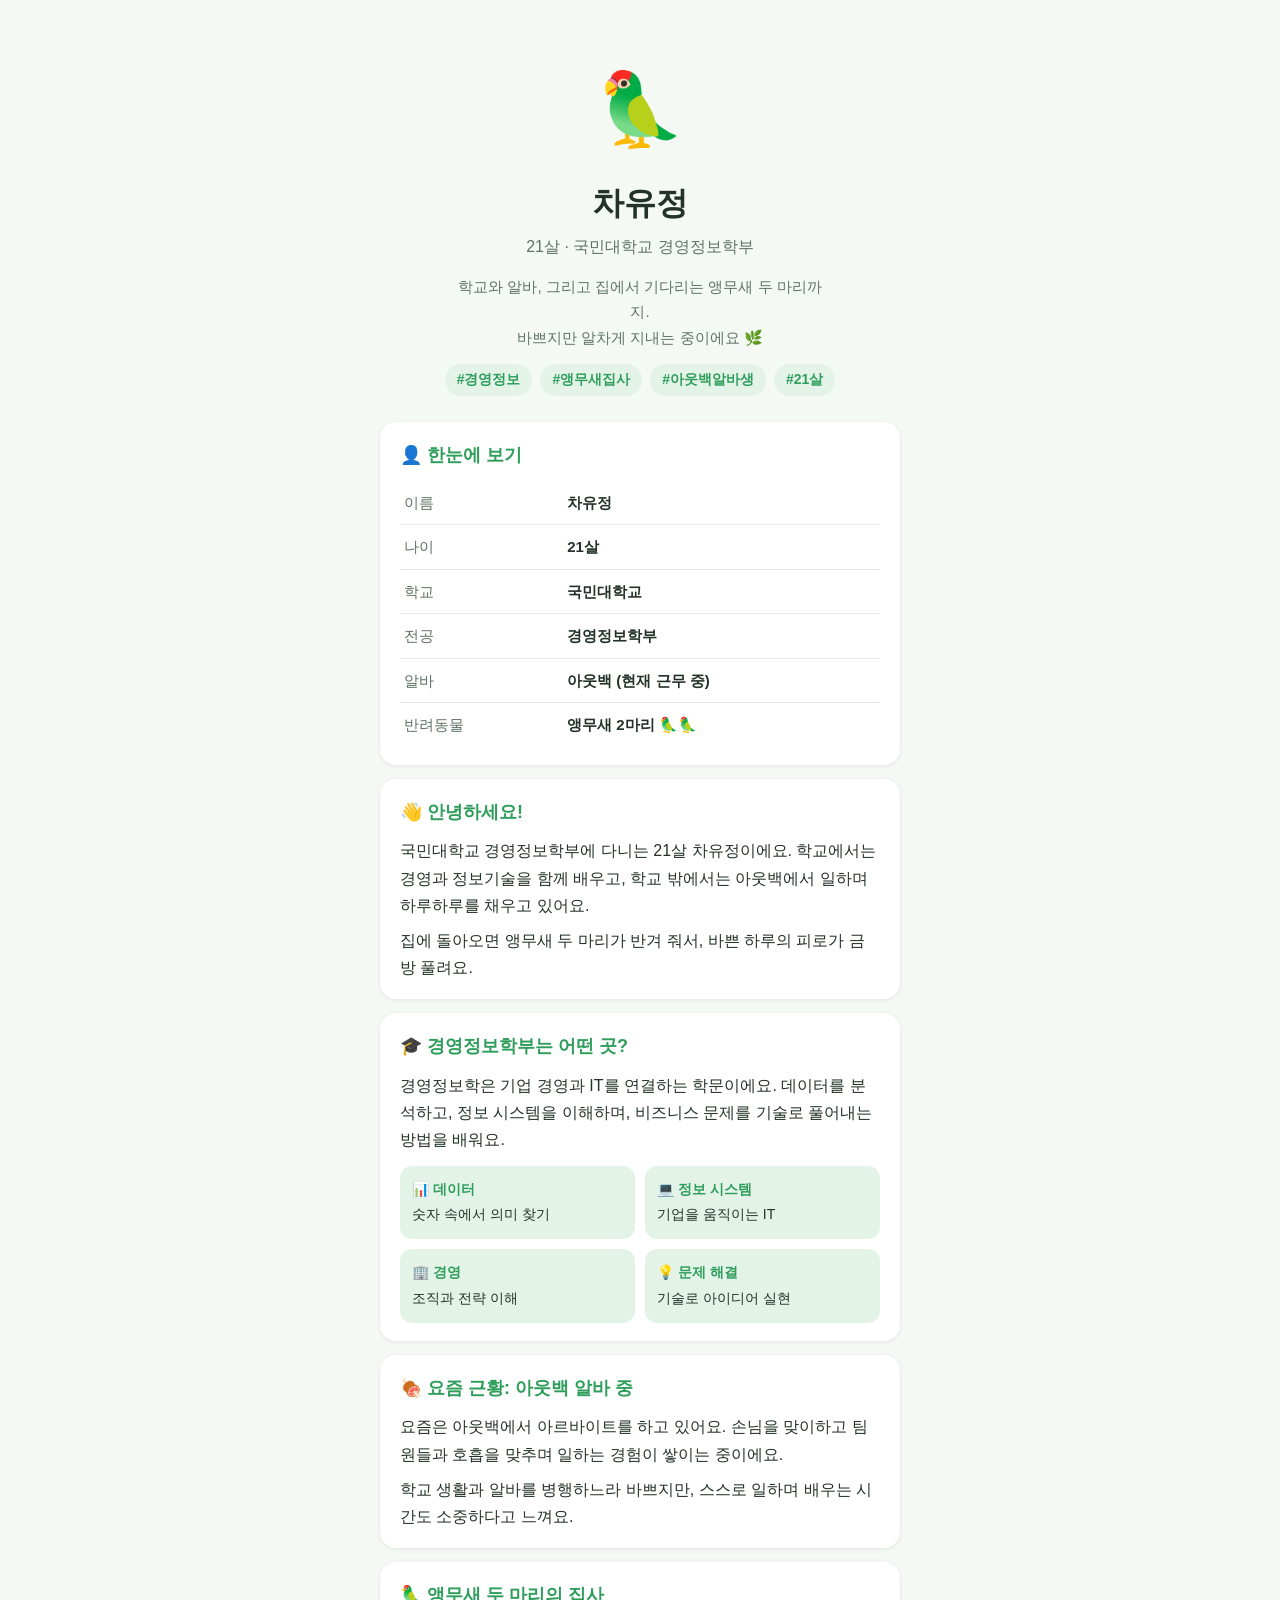
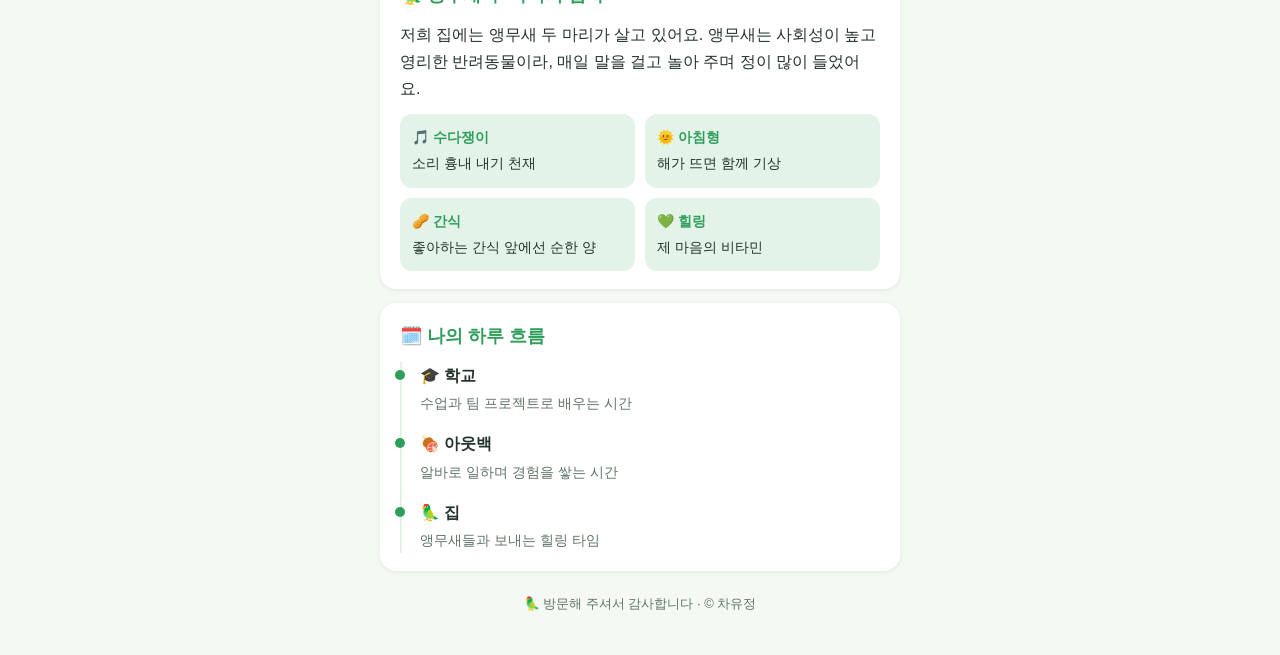
==== index.html @ a37a2096 "SEO/GEO 최적화: meta tags, OG tags, JSON-LD, robots.txt, sitemap.xml 추가 및 중복 파일 삭제" ====
<!DOCTYPE html>
<html lang="ko">
<head>
<meta charset="utf-8">
<meta name="viewport" content="width=device-width, initial-scale=1, viewport-fit=cover">
<title>차유정 | 자기소개</title>
<meta name="description" content="국민대학교 경영정보학부 21살 차유정의 자기소개 페이지입니다. 아웃백 알바생이자 앵무새 두 마리의 집사로 바쁘고 알차게 지내고 있어요.">
<meta name="keywords" content="차유정, 국민대학교, 경영정보학부, 자기소개, 앵무새, 대학생">
<link rel="canonical" href="https://uzznn.github.io/">

<!-- Open Graph -->
<meta property="og:type" content="profile">
<meta property="og:title" content="차유정 | 자기소개">
<meta property="og:description" content="국민대학교 경영정보학부 21살 차유정의 자기소개 페이지입니다.">
<meta property="og:url" content="https://uzznn.github.io/">
<meta property="og:locale" content="ko_KR">

<!-- Twitter Card -->
<meta name="twitter:card" content="summary">
<meta name="twitter:title" content="차유정 | 자기소개">
<meta name="twitter:description" content="국민대학교 경영정보학부 21살 차유정의 자기소개 페이지입니다.">

<!-- JSON-LD 구조화 데이터 -->
<script type="application/ld+json">
{
  "@context": "https://schema.org",
  "@type": "Person",
  "name": "차유정",
  "url": "https://uzznn.github.io",
  "description": "국민대학교 경영정보학부에 재학 중인 21살 대학생. 아웃백 아르바이트와 앵무새 두 마리와 함께 생활 중.",
  "alumniOf": {
    "@type": "CollegeOrUniversity",
    "name": "국민대학교",
    "department": "경영정보학부"
  },
  "jobTitle": "대학생",
  "knowsAbout": ["경영정보학", "데이터 분석", "정보 시스템", "앵무새"]
}
</script>
<style>
:root{box-sizing:border-box;padding-top:env(safe-area-inset-top,0px);padding-bottom:env(safe-area-inset-bottom,0px);
--bg:#f4f9f4;--card:#fff;--text:#24332a;--sub:#5f7366;--accent:#2f9e5b;--chip:#e3f3e8;--line:#e1ece4}
@media (prefers-color-scheme:dark){:root:not([data-theme="light"]){--bg:#121a15;--card:#1c2821;--text:#e8f3ec;--sub:#9db3a4;--accent:#5fd18b;--chip:#26382d;--line:#2c3d33}}
:root[data-theme="dark"]{--bg:#121a15;--card:#1c2821;--text:#e8f3ec;--sub:#9db3a4;--accent:#5fd18b;--chip:#26382d;--line:#2c3d33}
html,body{margin:0;background:var(--bg);color:var(--text);font-family:"Pretendard","Apple SD Gothic Neo","Malgun Gothic",sans-serif;line-height:1.7}
body{display:flex;justify-content:center;padding:24px 16px 40px}
main{width:100%;max-width:520px}
.hero{text-align:center;padding:24px 8px 12px}
.emoji{font-size:72px;display:inline-block;animation:bob 2.4s ease-in-out infinite}
@keyframes bob{0%,100%{transform:translateY(0) rotate(-4deg)}50%{transform:translateY(-8px) rotate(4deg)}}
h1{margin:6px 0 2px;font-size:32px}
.sub{color:var(--sub);margin:0}
.quote{margin:14px auto 0;max-width:380px;font-size:15px;color:var(--sub)}
.chips{display:flex;flex-wrap:wrap;gap:8px;margin-top:14px;justify-content:center}
.chip{background:var(--chip);color:var(--accent);padding:4px 12px;border-radius:999px;font-size:14px;font-weight:600}
.card{background:var(--card);border-radius:16px;padding:18px 20px;margin-top:14px;box-shadow:0 1px 4px rgba(0,0,0,.08)}
h2{margin:0 0 10px;font-size:18px;color:var(--accent)}
.card p{margin:0 0 8px}.card p:last-child{margin:0}
table{width:100%;border-collapse:collapse;font-size:15px}
td{padding:9px 4px;border-bottom:1px solid var(--line)}tr:last-child td{border:0}
td:first-child{color:var(--sub);width:34%}td:last-child{font-weight:600}
.tl{list-style:none;margin:0;padding:0 0 0 18px;border-left:2px solid var(--chip)}
.tl li{position:relative;margin-bottom:14px}.tl li:last-child{margin:0}
.tl li::before{content:"";position:absolute;left:-25px;top:8px;width:10px;height:10px;border-radius:50%;background:var(--accent)}
.tl b{display:block}
.tl span{color:var(--sub);font-size:14px}
.grid{display:grid;grid-template-columns:1fr 1fr;gap:10px}
.mini{background:var(--chip);border-radius:12px;padding:12px;font-size:14px}
.mini b{display:block;color:var(--accent);margin-bottom:2px}
footer{text-align:center;color:var(--sub);font-size:13px;margin-top:22px}
</style>
</head>
<body>
<main>
<section class="hero">
<div class="emoji">🦜</div>
<h1>차유정</h1>
<p class="sub">21살 · 국민대학교 경영정보학부</p>
<p class="quote">학교와 알바, 그리고 집에서 기다리는 앵무새 두 마리까지.<br>바쁘지만 알차게 지내는 중이에요 🌿</p>
<div class="chips"><span class="chip">#경영정보</span><span class="chip">#앵무새집사</span><span class="chip">#아웃백알바생</span><span class="chip">#21살</span></div>
</section>

<section class="card">
<h2>👤 한눈에 보기</h2>
<table>
<tr><td>이름</td><td>차유정</td></tr>
<tr><td>나이</td><td>21살</td></tr>
<tr><td>학교</td><td>국민대학교</td></tr>
<tr><td>전공</td><td>경영정보학부</td></tr>
<tr><td>알바</td><td>아웃백 (현재 근무 중)</td></tr>
<tr><td>반려동물</td><td>앵무새 2마리 🦜🦜</td></tr>
</table>
</section>

<section class="card">
<h2>👋 안녕하세요!</h2>
<p>국민대학교 경영정보학부에 다니는 21살 차유정이에요. 학교에서는 경영과 정보기술을 함께 배우고, 학교 밖에서는 아웃백에서 일하며 하루하루를 채우고 있어요.</p>
<p>집에 돌아오면 앵무새 두 마리가 반겨 줘서, 바쁜 하루의 피로가 금방 풀려요.</p>
</section>

<section class="card">
<h2>🎓 경영정보학부는 어떤 곳?</h2>
<p>경영정보학은 기업 경영과 IT를 연결하는 학문이에요. 데이터를 분석하고, 정보 시스템을 이해하며, 비즈니스 문제를 기술로 풀어내는 방법을 배워요.</p>
<div class="grid" style="margin-top:12px">
<div class="mini"><b>📊 데이터</b>숫자 속에서 의미 찾기</div>
<div class="mini"><b>💻 정보 시스템</b>기업을 움직이는 IT</div>
<div class="mini"><b>🏢 경영</b>조직과 전략 이해</div>
<div class="mini"><b>💡 문제 해결</b>기술로 아이디어 실현</div>
</div>
</section>

<section class="card">
<h2>🍖 요즘 근황: 아웃백 알바 중</h2>
<p>요즘은 아웃백에서 아르바이트를 하고 있어요. 손님을 맞이하고 팀원들과 호흡을 맞추며 일하는 경험이 쌓이는 중이에요.</p>
<p>학교 생활과 알바를 병행하느라 바쁘지만, 스스로 일하며 배우는 시간도 소중하다고 느껴요.</p>
</section>

<section class="card">
<h2>🦜 앵무새 두 마리의 집사</h2>
<p>저희 집에는 앵무새 두 마리가 살고 있어요. 앵무새는 사회성이 높고 영리한 반려동물이라, 매일 말을 걸고 놀아 주며 정이 많이 들었어요.</p>
<div class="grid" style="margin-top:12px">
<div class="mini"><b>🎵 수다쟁이</b>소리 흉내 내기 천재</div>
<div class="mini"><b>🌞 아침형</b>해가 뜨면 함께 기상</div>
<div class="mini"><b>🥜 간식</b>좋아하는 간식 앞에선 순한 양</div>
<div class="mini"><b>💚 힐링</b>제 마음의 비타민</div>
</div>
</section>

<section class="card">
<h2>🗓️ 나의 하루 흐름</h2>
<ul class="tl">
<li><b>🎓 학교</b><span>수업과 팀 프로젝트로 배우는 시간</span></li>
<li><b>🍖 아웃백</b><span>알바로 일하며 경험을 쌓는 시간</span></li>
<li><b>🦜 집</b><span>앵무새들과 보내는 힐링 타임</span></li>
</ul>
</section>

<footer>🦜 방문해 주셔서 감사합니다 · © 차유정</footer>
</main>
</body>
</html>
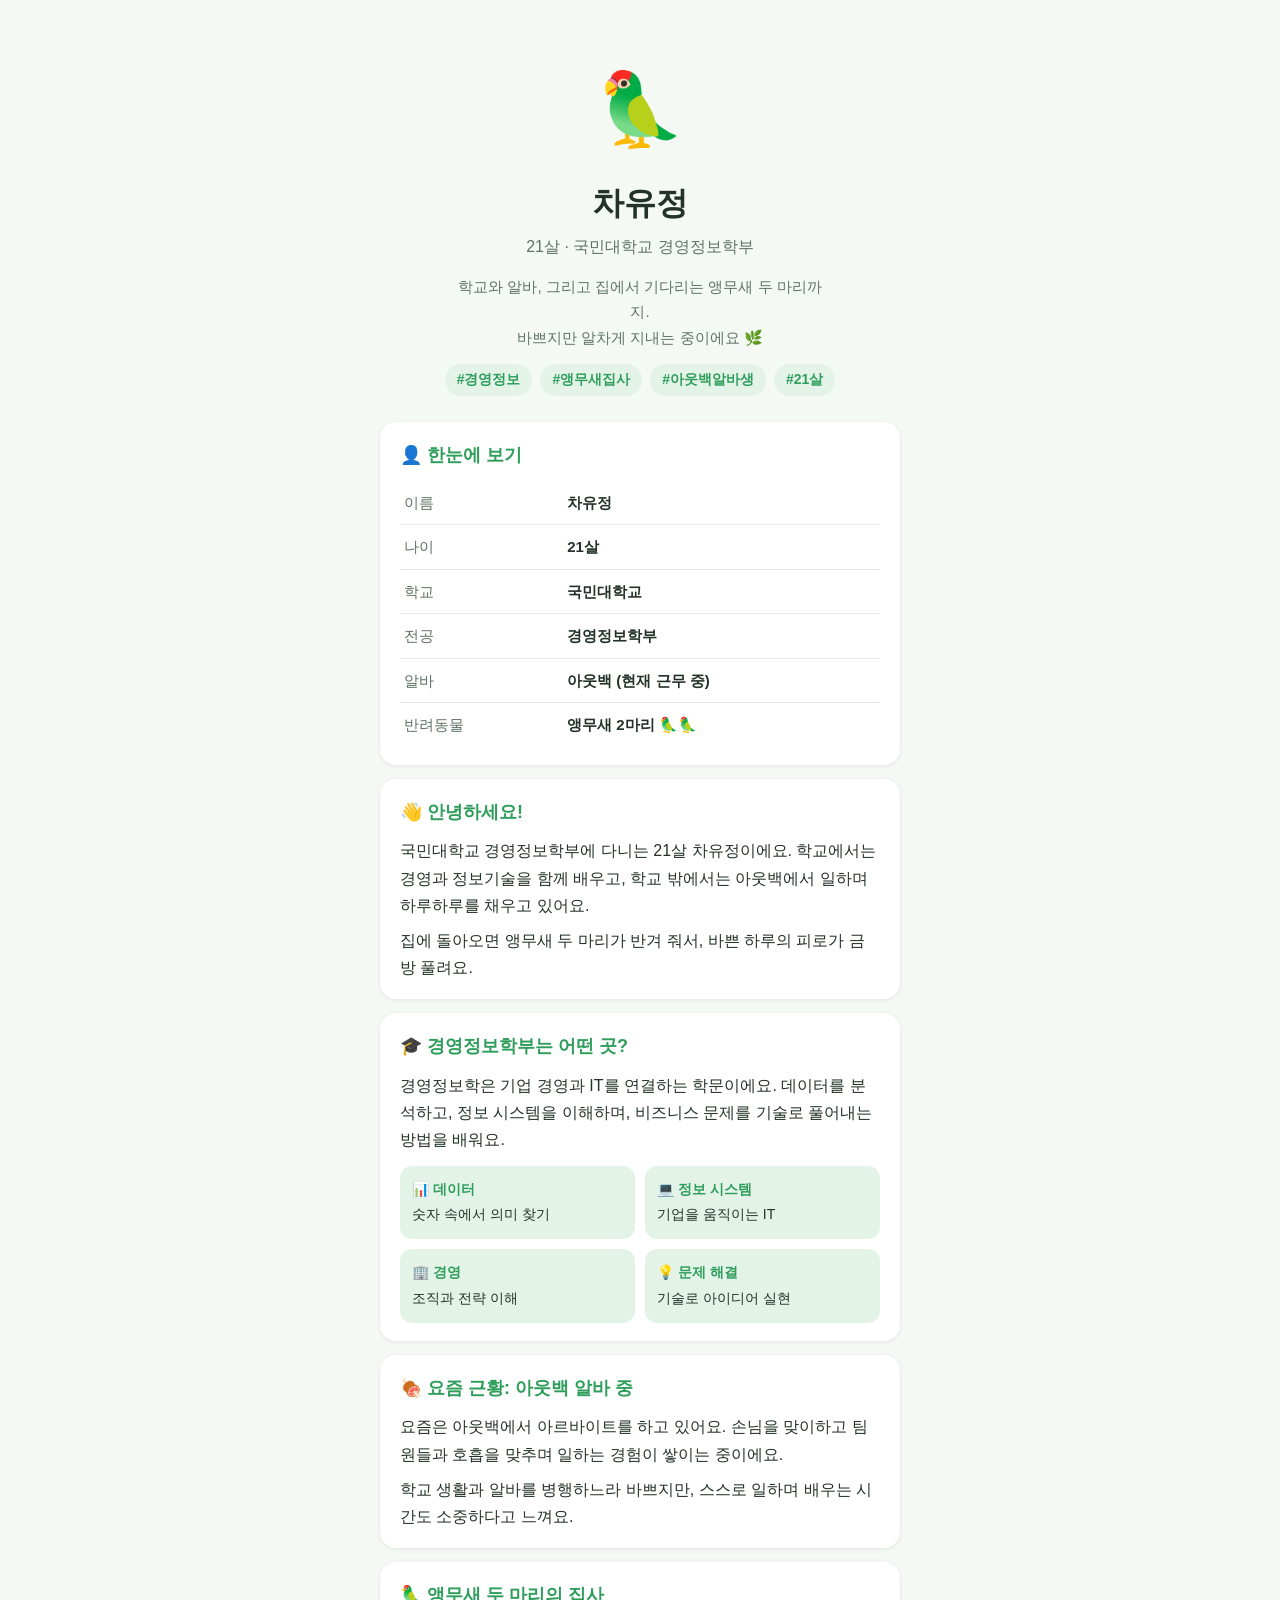
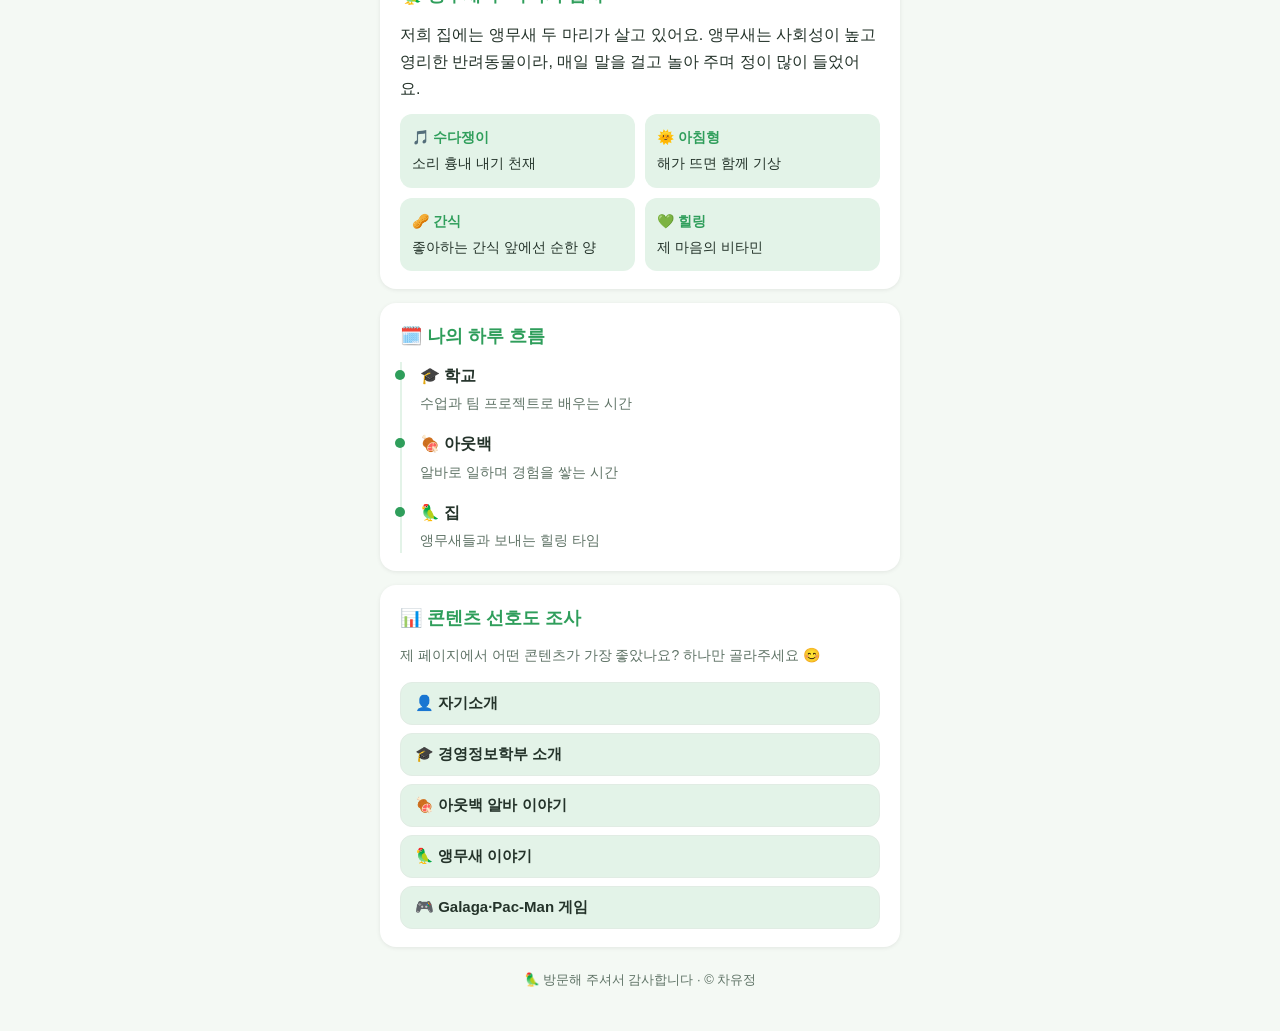
==== commit 1afd8540: "Add survey section with Supabase integration" ====
--- a/index.html
+++ b/index.html
@@ -135,7 +135,98 @@
 </ul>
 </section>
 
+<section class="card" id="survey-section">
+<h2>📊 콘텐츠 선호도 조사</h2>
+<p style="color:var(--sub);font-size:14px;margin-bottom:14px">제 페이지에서 어떤 콘텐츠가 가장 좋았나요? 하나만 골라주세요 😊</p>
+<div id="survey-opts" style="display:grid;gap:8px">
+  <button class="vote-btn" data-topic="자기소개">👤 자기소개</button>
+  <button class="vote-btn" data-topic="경영정보학부">🎓 경영정보학부 소개</button>
+  <button class="vote-btn" data-topic="아웃백알바">🍖 아웃백 알바 이야기</button>
+  <button class="vote-btn" data-topic="앵무새">🦜 앵무새 이야기</button>
+  <button class="vote-btn" data-topic="게임">🎮 Galaga·Pac-Man 게임</button>
+</div>
+<div id="survey-result" style="display:none;margin-top:16px"></div>
+</section>
+
 <footer>🦜 방문해 주셔서 감사합니다 · © 차유정</footer>
 </main>
+
+<style>
+.vote-btn{
+  width:100%;padding:11px 14px;border-radius:12px;border:1.5px solid var(--line);
+  background:var(--chip);color:var(--text);font-size:15px;font-weight:600;
+  cursor:pointer;text-align:left;transition:background .15s,border-color .15s;font-family:inherit
+}
+.vote-btn:hover{background:var(--accent);color:#fff;border-color:var(--accent)}
+.bar-wrap{margin:6px 0}
+.bar-label{display:flex;justify-content:space-between;font-size:14px;margin-bottom:3px}
+.bar-track{background:var(--line);border-radius:999px;height:10px;overflow:hidden}
+.bar-fill{height:100%;background:var(--accent);border-radius:999px;transition:width .5s}
+#survey-msg{margin-top:10px;font-size:14px;color:var(--accent);font-weight:700}
+</style>
+
+<script>
+(async () => {
+  const SUPA_URL = 'https://ixubwvjarrwuvyndzupg.supabase.co';
+  const SUPA_KEY = 'sb_publishable_Njo1vuU_aIdFpKS4hi1h7w_-KCq_ZOa';
+  const headers  = { 'Content-Type': 'application/json', 'apikey': SUPA_KEY, 'Authorization': 'Bearer ' + SUPA_KEY };
+
+  const TOPICS = ['자기소개', '경영정보학부', '아웃백알바', '앵무새', '게임'];
+  const LABELS = { '자기소개':'👤 자기소개', '경영정보학부':'🎓 경영정보학부 소개', '아웃백알바':'🍖 아웃백 알바 이야기', '앵무새':'🦜 앵무새 이야기', '게임':'🎮 Galaga·Pac-Man 게임' };
+
+  /* 투표 결과 조회 */
+  async function fetchResult() {
+    const res  = await fetch(`${SUPA_URL}/rest/v1/survey?select=topic`, { headers });
+    const rows = await res.json();
+    const counts = Object.fromEntries(TOPICS.map(t => [t, 0]));
+    rows.forEach(r => { if (counts[r.topic] !== undefined) counts[r.topic]++; });
+    return counts;
+  }
+
+  /* 결과 렌더링 */
+  async function showResult(voted) {
+    const counts = await fetchResult();
+    const total  = Object.values(counts).reduce((a, b) => a + b, 0) || 1;
+    const el     = document.getElementById('survey-result');
+    el.style.display = 'block';
+    el.innerHTML = `
+      <p style="font-weight:700;margin:0 0 10px">📈 현재 결과 (총 ${total}표)</p>
+      ${TOPICS.map(t => `
+        <div class="bar-wrap">
+          <div class="bar-label"><span>${LABELS[t]}</span><span>${counts[t]}표 (${Math.round(counts[t]/total*100)}%)</span></div>
+          <div class="bar-track"><div class="bar-fill" style="width:${Math.round(counts[t]/total*100)}%"></div></div>
+        </div>`).join('')}
+      ${voted ? '<p id="survey-msg">✅ 투표해 주셔서 감사해요!</p>' : ''}
+      <button id="retry-btn" style="margin-top:10px;background:none;border:none;color:var(--sub);font-size:13px;cursor:pointer;text-decoration:underline">다시 투표하기</button>`;
+    document.getElementById('retry-btn').onclick = () => {
+      localStorage.removeItem('survey_voted');
+      document.getElementById('survey-opts').style.display = 'grid';
+      el.style.display = 'none';
+    };
+  }
+
+  /* 이미 투표했으면 결과 바로 보여주기 */
+  if (localStorage.getItem('survey_voted')) {
+    document.getElementById('survey-opts').style.display = 'none';
+    showResult(false);
+  }
+
+  /* 투표 버튼 */
+  document.querySelectorAll('.vote-btn').forEach(btn => {
+    btn.addEventListener('click', async () => {
+      const topic = btn.dataset.topic;
+      document.querySelectorAll('.vote-btn').forEach(b => b.disabled = true);
+      await fetch(`${SUPA_URL}/rest/v1/survey`, {
+        method: 'POST',
+        headers: { ...headers, 'Prefer': 'return=minimal' },
+        body: JSON.stringify({ topic })
+      });
+      localStorage.setItem('survey_voted', '1');
+      document.getElementById('survey-opts').style.display = 'none';
+      showResult(true);
+    });
+  });
+})();
+</script>
 </body>
 </html>
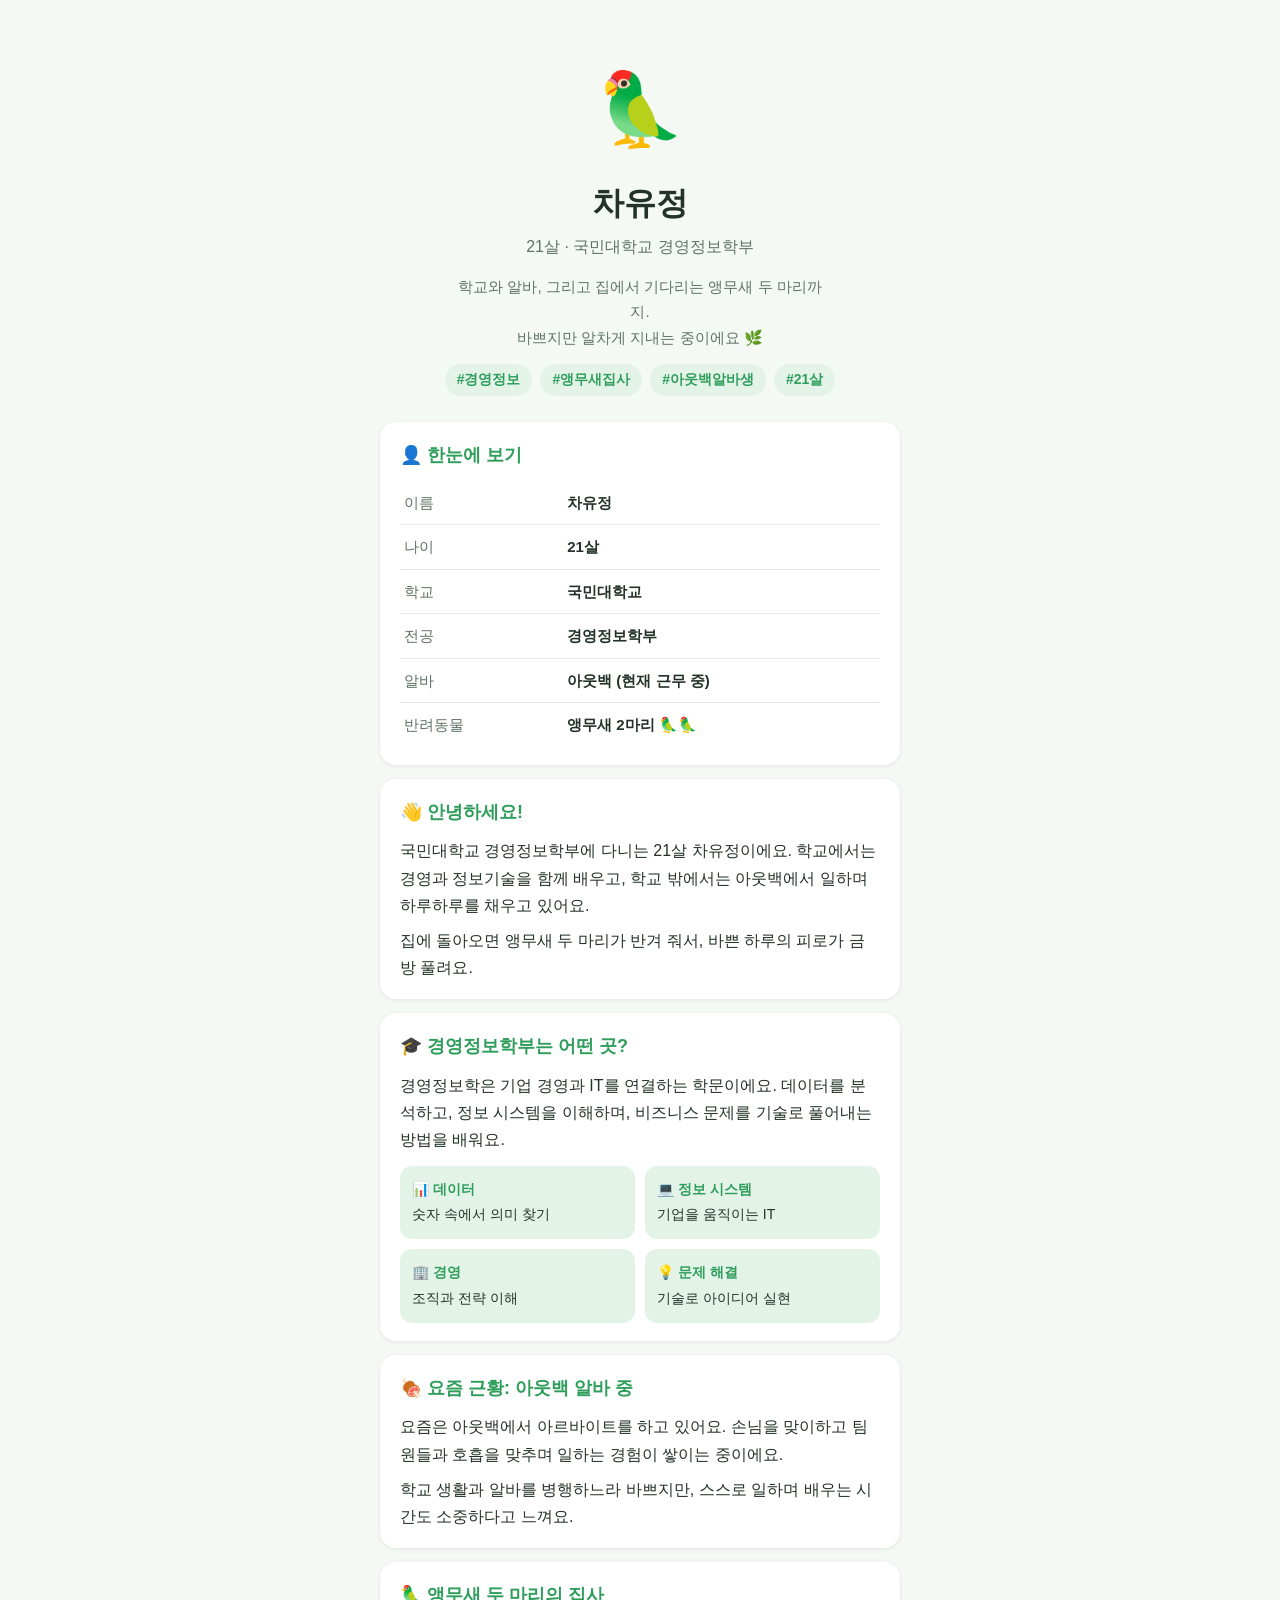
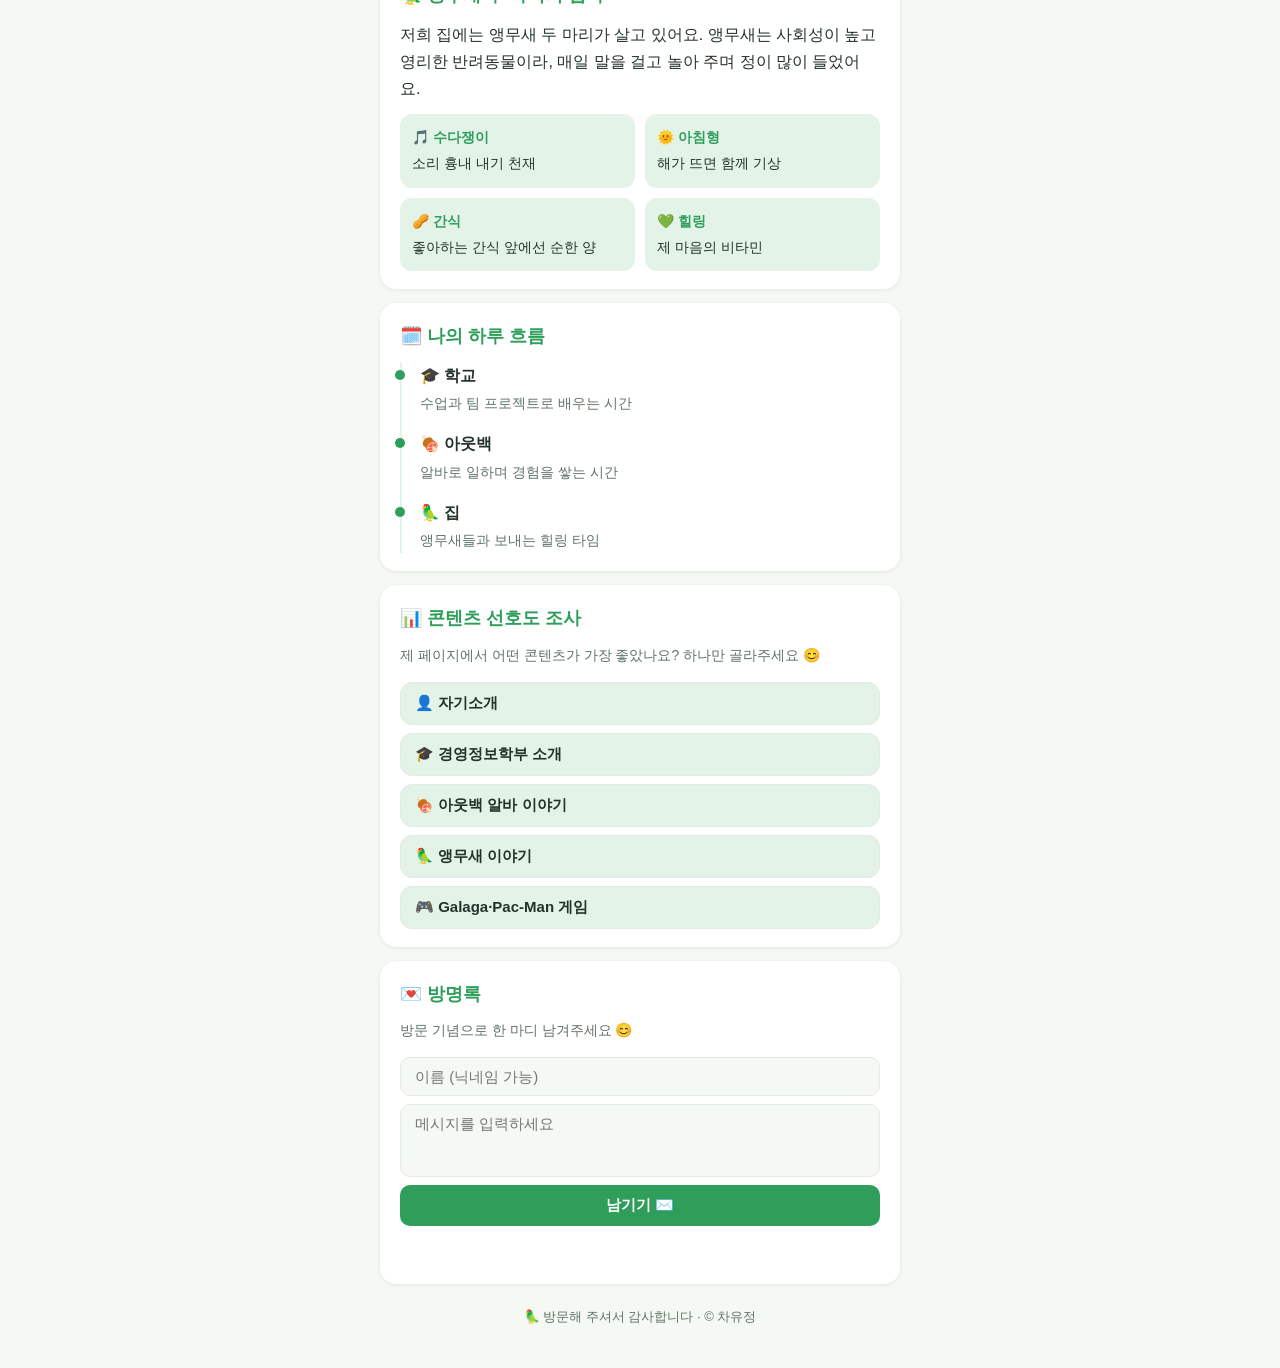
==== commit 8e1f93b8: "Add guestbook with Supabase" ====
--- a/index.html
+++ b/index.html
@@ -148,6 +148,23 @@
 <div id="survey-result" style="display:none;margin-top:16px"></div>
 </section>
 
+<section class="card" id="guestbook-section">
+<h2>💌 방명록</h2>
+<p style="color:var(--sub);font-size:14px;margin-bottom:14px">방문 기념으로 한 마디 남겨주세요 😊</p>
+<div style="display:grid;gap:8px;margin-bottom:14px">
+  <input id="gb-name" type="text" placeholder="이름 (닉네임 가능)" maxlength="20"
+    style="padding:10px 14px;border-radius:10px;border:1.5px solid var(--line);background:var(--bg);color:var(--text);font-size:15px;font-family:inherit;outline:none">
+  <textarea id="gb-msg" placeholder="메시지를 입력하세요" maxlength="200" rows="3"
+    style="padding:10px 14px;border-radius:10px;border:1.5px solid var(--line);background:var(--bg);color:var(--text);font-size:15px;font-family:inherit;outline:none;resize:none"></textarea>
+  <button id="gb-submit"
+    style="padding:11px;border-radius:10px;border:none;background:var(--accent);color:#fff;font-size:15px;font-weight:700;cursor:pointer;font-family:inherit">
+    남기기 ✉️
+  </button>
+  <p id="gb-status" style="font-size:13px;color:var(--accent);margin:0;min-height:18px"></p>
+</div>
+<div id="gb-list" style="display:grid;gap:10px"></div>
+</section>
+
 <footer>🦜 방문해 주셔서 감사합니다 · © 차유정</footer>
 </main>
 
@@ -228,5 +245,69 @@
   });
 })();
 </script>
+<script>
+(async () => {
+  const SUPA_URL = 'https://ixubwvjarrwuvyndzupg.supabase.co';
+  const SUPA_KEY = 'sb_publishable_Njo1vuU_aIdFpKS4hi1h7w_-KCq_ZOa';
+  const HDR = {
+    'Content-Type': 'application/json',
+    'apikey': SUPA_KEY,
+    'Authorization': 'Bearer ' + SUPA_KEY
+  };
+
+  /* 목록 불러오기 */
+  async function loadMessages() {
+    const res  = await fetch(`${SUPA_URL}/rest/v1/guestbook?select=*&order=created_at.desc&limit=20`, { headers: HDR });
+    const rows = await res.json();
+    const list = document.getElementById('gb-list');
+    if (!Array.isArray(rows) || rows.length === 0) {
+      list.innerHTML = '<p style="color:var(--sub);font-size:14px;text-align:center">아직 방명록이 없어요. 첫 번째로 남겨보세요!</p>';
+      return;
+    }
+    list.innerHTML = rows.map(r => {
+      const date = new Date(r.created_at).toLocaleDateString('ko-KR', { month: 'long', day: 'numeric', hour: '2-digit', minute: '2-digit' });
+      return `
+        <div style="background:var(--chip);border-radius:12px;padding:12px 14px">
+          <div style="display:flex;justify-content:space-between;margin-bottom:4px">
+            <span style="font-weight:700;color:var(--accent)">${r.name}</span>
+            <span style="font-size:12px;color:var(--sub)">${date}</span>
+          </div>
+          <p style="margin:0;font-size:14px">${r.message.replace(/</g,'&lt;')}</p>
+        </div>`;
+    }).join('');
+  }
+
+  /* 제출 */
+  document.getElementById('gb-submit').addEventListener('click', async () => {
+    const name = document.getElementById('gb-name').value.trim();
+    const msg  = document.getElementById('gb-msg').value.trim();
+    const status = document.getElementById('gb-status');
+    if (!name) { status.textContent = '⚠️ 이름을 입력해주세요'; return; }
+    if (!msg)  { status.textContent = '⚠️ 메시지를 입력해주세요'; return; }
+
+    document.getElementById('gb-submit').disabled = true;
+    status.textContent = '저장 중...';
+
+    const res = await fetch(`${SUPA_URL}/rest/v1/guestbook`, {
+      method: 'POST',
+      headers: { ...HDR, 'Prefer': 'return=minimal' },
+      body: JSON.stringify({ name, message: msg })
+    });
+
+    if (res.ok) {
+      document.getElementById('gb-name').value = '';
+      document.getElementById('gb-msg').value  = '';
+      status.textContent = '✅ 방명록이 등록됐어요!';
+      await loadMessages();
+      setTimeout(() => { status.textContent = ''; }, 3000);
+    } else {
+      status.textContent = '❌ 저장에 실패했어요. 다시 시도해주세요.';
+    }
+    document.getElementById('gb-submit').disabled = false;
+  });
+
+  loadMessages();
+})();
+</script>
 </body>
 </html>
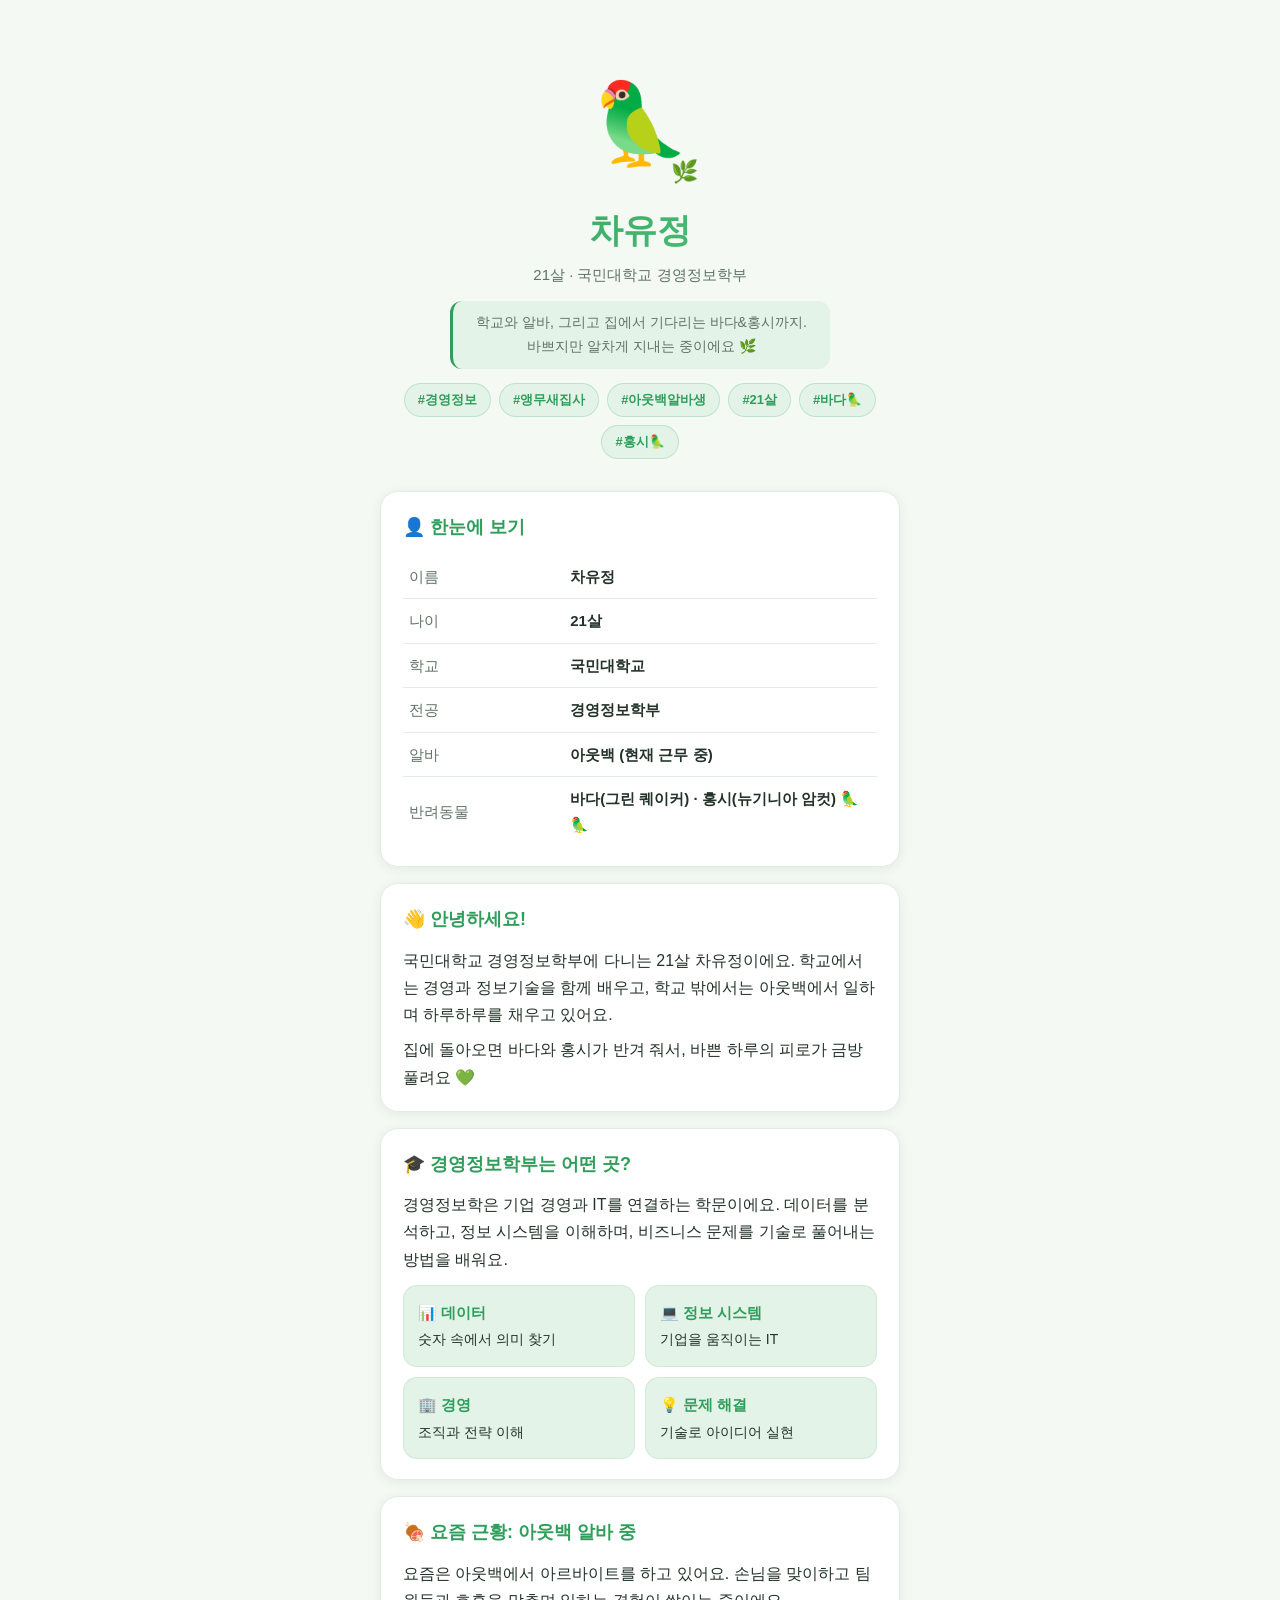
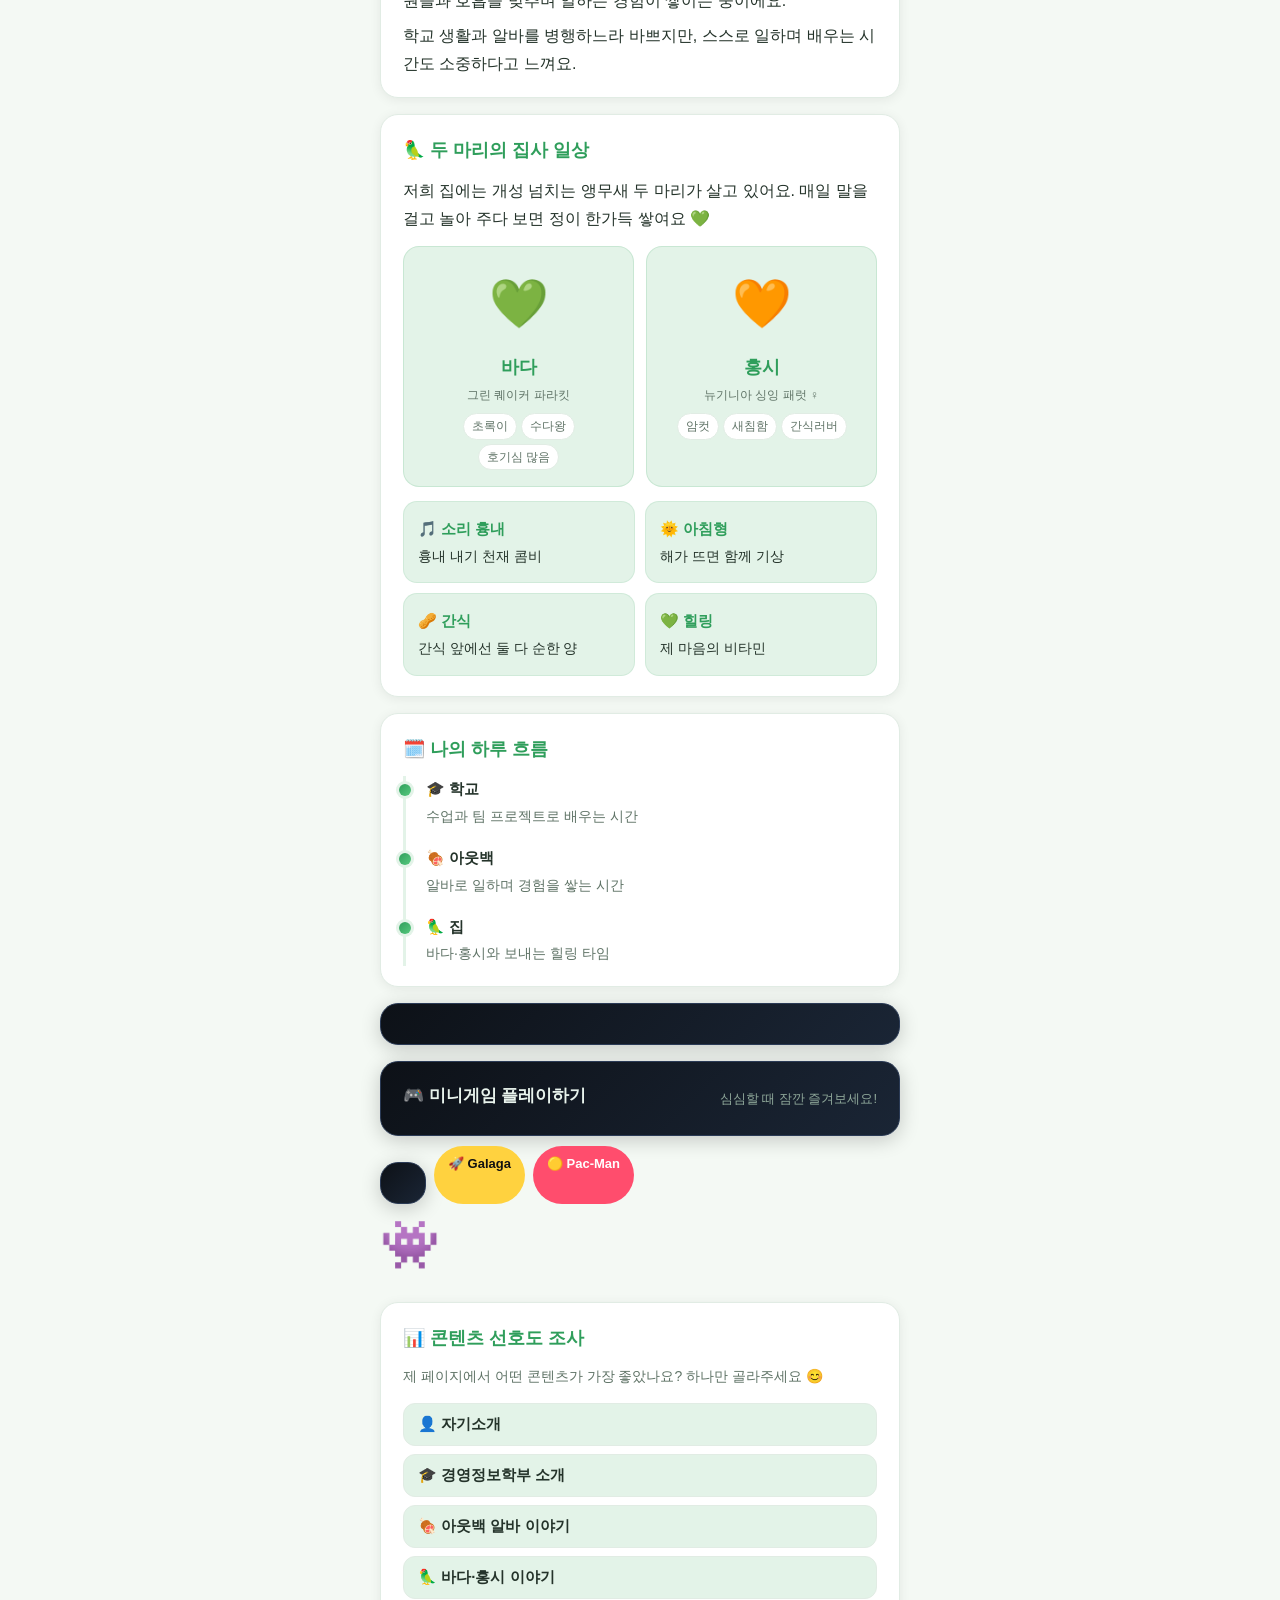
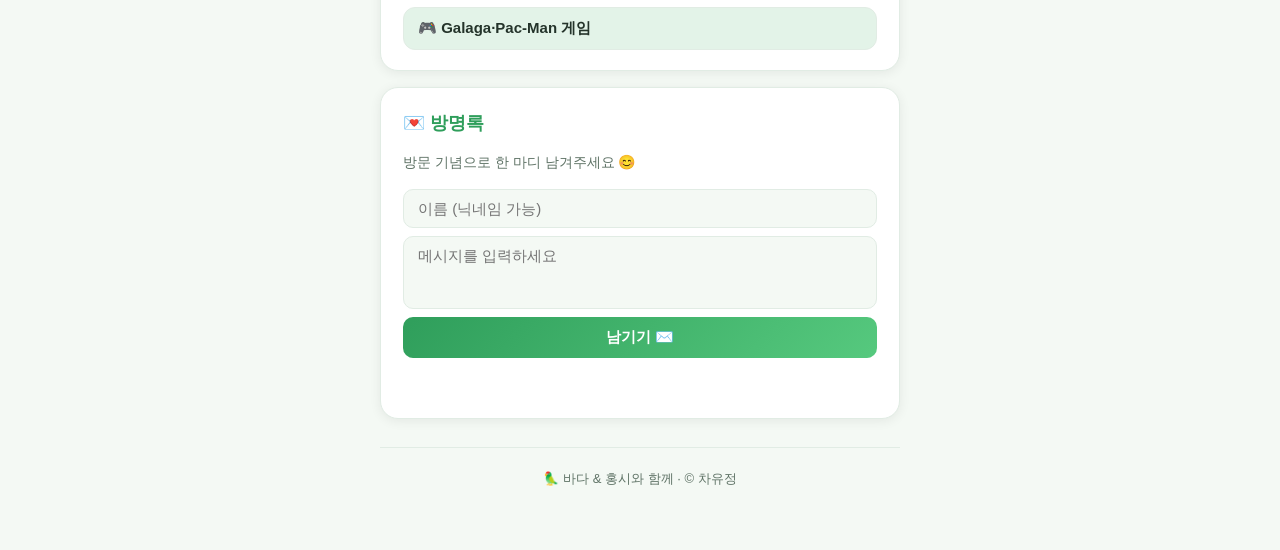
==== commit 56af8382: "Redesign: add parrot profiles (바다/홍시), game banner, visual improvements" ====
--- a/index.html
+++ b/index.html
@@ -7,303 +7,392 @@
 <meta name="description" content="국민대학교 경영정보학부 21살 차유정의 자기소개 페이지입니다. 아웃백 알바생이자 앵무새 두 마리의 집사로 바쁘고 알차게 지내고 있어요.">
 <meta name="keywords" content="차유정, 국민대학교, 경영정보학부, 자기소개, 앵무새, 대학생">
 <link rel="canonical" href="https://uzznn.github.io/">
-
-<!-- Open Graph -->
 <meta property="og:type" content="profile">
 <meta property="og:title" content="차유정 | 자기소개">
 <meta property="og:description" content="국민대학교 경영정보학부 21살 차유정의 자기소개 페이지입니다.">
 <meta property="og:url" content="https://uzznn.github.io/">
 <meta property="og:locale" content="ko_KR">
-
-<!-- Twitter Card -->
 <meta name="twitter:card" content="summary">
 <meta name="twitter:title" content="차유정 | 자기소개">
 <meta name="twitter:description" content="국민대학교 경영정보학부 21살 차유정의 자기소개 페이지입니다.">
-
-<!-- JSON-LD 구조화 데이터 -->
 <script type="application/ld+json">
 {
   "@context": "https://schema.org",
   "@type": "Person",
   "name": "차유정",
   "url": "https://uzznn.github.io",
-  "description": "국민대학교 경영정보학부에 재학 중인 21살 대학생. 아웃백 아르바이트와 앵무새 두 마리와 함께 생활 중.",
-  "alumniOf": {
-    "@type": "CollegeOrUniversity",
-    "name": "국민대학교",
-    "department": "경영정보학부"
-  },
+  "description": "국민대학교 경영정보학부에 재학 중인 21살 대학생. 아웃백 아르바이트와 앵무새 두 마리(바다·홍시)와 함께 생활 중.",
+  "alumniOf": {"@type":"CollegeOrUniversity","name":"국민대학교","department":"경영정보학부"},
   "jobTitle": "대학생",
   "knowsAbout": ["경영정보학", "데이터 분석", "정보 시스템", "앵무새"]
 }
 </script>
 <style>
-:root{box-sizing:border-box;padding-top:env(safe-area-inset-top,0px);padding-bottom:env(safe-area-inset-bottom,0px);
---bg:#f4f9f4;--card:#fff;--text:#24332a;--sub:#5f7366;--accent:#2f9e5b;--chip:#e3f3e8;--line:#e1ece4}
-@media (prefers-color-scheme:dark){:root:not([data-theme="light"]){--bg:#121a15;--card:#1c2821;--text:#e8f3ec;--sub:#9db3a4;--accent:#5fd18b;--chip:#26382d;--line:#2c3d33}}
-:root[data-theme="dark"]{--bg:#121a15;--card:#1c2821;--text:#e8f3ec;--sub:#9db3a4;--accent:#5fd18b;--chip:#26382d;--line:#2c3d33}
-html,body{margin:0;background:var(--bg);color:var(--text);font-family:"Pretendard","Apple SD Gothic Neo","Malgun Gothic",sans-serif;line-height:1.7}
-body{display:flex;justify-content:center;padding:24px 16px 40px}
+:root{
+  --bg:#f4f9f4;--card:#fff;--text:#24332a;--sub:#5f7366;
+  --accent:#2f9e5b;--chip:#e3f3e8;--line:#e1ece4;
+  --accent2:#1a7a42;--grad:linear-gradient(135deg,#2f9e5b,#56c97e);
+}
+@media(prefers-color-scheme:dark){:root:not([data-theme="light"]){
+  --bg:#111a14;--card:#1a2620;--text:#e8f3ec;--sub:#8fa89a;
+  --accent:#5fd18b;--chip:#213028;--line:#2a3d32;--accent2:#7de8a8;
+}}
+:root[data-theme="dark"]{
+  --bg:#111a14;--card:#1a2620;--text:#e8f3ec;--sub:#8fa89a;
+  --accent:#5fd18b;--chip:#213028;--line:#2a3d32;--accent2:#7de8a8;
+}
+*{box-sizing:border-box}
+html,body{margin:0;background:var(--bg);color:var(--text);
+  font-family:"Pretendard","Apple SD Gothic Neo","Malgun Gothic",sans-serif;line-height:1.7}
+body{display:flex;justify-content:center;padding:24px 16px 60px}
 main{width:100%;max-width:520px}
-.hero{text-align:center;padding:24px 8px 12px}
-.emoji{font-size:72px;display:inline-block;animation:bob 2.4s ease-in-out infinite}
-@keyframes bob{0%,100%{transform:translateY(0) rotate(-4deg)}50%{transform:translateY(-8px) rotate(4deg)}}
-h1{margin:6px 0 2px;font-size:32px}
-.sub{color:var(--sub);margin:0}
-.quote{margin:14px auto 0;max-width:380px;font-size:15px;color:var(--sub)}
+
+/* ── 히어로 ── */
+.hero{text-align:center;padding:32px 8px 16px;position:relative}
+.hero-bg{position:absolute;inset:0;overflow:hidden;border-radius:20px;z-index:0;pointer-events:none}
+.hero-bg span{position:absolute;border-radius:50%;opacity:.18;animation:drift 8s ease-in-out infinite}
+.hero-bg span:nth-child(1){width:160px;height:160px;background:var(--accent);top:-30px;left:-40px;animation-delay:0s}
+.hero-bg span:nth-child(2){width:100px;height:100px;background:#56c97e;bottom:-20px;right:-20px;animation-delay:-3s}
+.hero-bg span:nth-child(3){width:70px;height:70px;background:#a8e6c0;top:40%;left:80%;animation-delay:-5s}
+@keyframes drift{0%,100%{transform:translate(0,0)}50%{transform:translate(12px,-14px)}}
+.hero>*{position:relative;z-index:1}
+.emoji-wrap{position:relative;display:inline-block}
+.emoji{font-size:80px;display:inline-block;animation:bob 2.4s ease-in-out infinite;cursor:default;user-select:none}
+@keyframes bob{0%,100%{transform:translateY(0) rotate(-4deg)}50%{transform:translateY(-10px) rotate(4deg)}}
+.emoji-badge{position:absolute;bottom:2px;right:-8px;font-size:22px;animation:bob 2.4s ease-in-out infinite;animation-delay:-.6s}
+h1{margin:10px 0 2px;font-size:34px;font-weight:800;
+  background:var(--grad);-webkit-background-clip:text;background-clip:text;color:transparent}
+.sub{color:var(--sub);margin:0;font-size:15px}
+.quote{margin:14px auto 0;max-width:380px;font-size:14px;color:var(--sub);
+  background:var(--chip);border-radius:12px;padding:10px 14px;border-left:3px solid var(--accent)}
 .chips{display:flex;flex-wrap:wrap;gap:8px;margin-top:14px;justify-content:center}
-.chip{background:var(--chip);color:var(--accent);padding:4px 12px;border-radius:999px;font-size:14px;font-weight:600}
-.card{background:var(--card);border-radius:16px;padding:18px 20px;margin-top:14px;box-shadow:0 1px 4px rgba(0,0,0,.08)}
-h2{margin:0 0 10px;font-size:18px;color:var(--accent)}
+.chip{background:var(--chip);color:var(--accent);padding:5px 13px;border-radius:999px;
+  font-size:13px;font-weight:700;border:1px solid rgba(47,158,91,.2);
+  transition:background .15s,transform .15s}
+.chip:hover{background:var(--accent);color:#fff;transform:translateY(-2px)}
+
+/* ── 카드 ── */
+.card{background:var(--card);border-radius:18px;padding:20px 22px;margin-top:16px;
+  box-shadow:0 2px 12px rgba(0,0,0,.07);border:1px solid var(--line);
+  transition:box-shadow .2s,transform .2s}
+.card:hover{box-shadow:0 6px 24px rgba(47,158,91,.12);transform:translateY(-2px)}
+h2{margin:0 0 12px;font-size:18px;color:var(--accent);display:flex;align-items:center;gap:6px}
 .card p{margin:0 0 8px}.card p:last-child{margin:0}
+
+/* ── 테이블 ── */
 table{width:100%;border-collapse:collapse;font-size:15px}
-td{padding:9px 4px;border-bottom:1px solid var(--line)}tr:last-child td{border:0}
-td:first-child{color:var(--sub);width:34%}td:last-child{font-weight:600}
-.tl{list-style:none;margin:0;padding:0 0 0 18px;border-left:2px solid var(--chip)}
-.tl li{position:relative;margin-bottom:14px}.tl li:last-child{margin:0}
-.tl li::before{content:"";position:absolute;left:-25px;top:8px;width:10px;height:10px;border-radius:50%;background:var(--accent)}
-.tl b{display:block}
+td{padding:9px 6px;border-bottom:1px solid var(--line)}
+tr:last-child td{border:0}
+td:first-child{color:var(--sub);width:34%}
+td:last-child{font-weight:600}
+
+/* ── 타임라인 ── */
+.tl{list-style:none;margin:0;padding:0 0 0 20px;border-left:3px solid var(--chip)}
+.tl li{position:relative;margin-bottom:16px}.tl li:last-child{margin:0}
+.tl li::before{content:"";position:absolute;left:-27px;top:8px;width:12px;height:12px;
+  border-radius:50%;background:var(--grad);box-shadow:0 0 0 3px var(--chip)}
+.tl b{display:block;font-size:15px}
 .tl span{color:var(--sub);font-size:14px}
+
+/* ── 그리드 카드 ── */
 .grid{display:grid;grid-template-columns:1fr 1fr;gap:10px}
-.mini{background:var(--chip);border-radius:12px;padding:12px;font-size:14px}
-.mini b{display:block;color:var(--accent);margin-bottom:2px}
-footer{text-align:center;color:var(--sub);font-size:13px;margin-top:22px}
+.mini{background:var(--chip);border-radius:14px;padding:14px;font-size:14px;
+  border:1px solid rgba(47,158,91,.1);transition:background .15s}
+.mini:hover{background:rgba(47,158,91,.15)}
+.mini b{display:block;color:var(--accent);margin-bottom:3px;font-size:15px}
+
+/* ── 앵무새 프로필 카드 ── */
+.bird-cards{display:grid;grid-template-columns:1fr 1fr;gap:12px;margin-top:14px}
+.bird-card{background:var(--chip);border-radius:16px;padding:16px;text-align:center;
+  border:1.5px solid rgba(47,158,91,.15);transition:transform .2s,box-shadow .2s}
+.bird-card:hover{transform:translateY(-4px);box-shadow:0 8px 20px rgba(47,158,91,.18)}
+.bird-emoji{font-size:48px;display:block;margin-bottom:8px;animation:bob 3s ease-in-out infinite}
+.bird-card:last-child .bird-emoji{animation-delay:-1.2s}
+.bird-name{font-size:18px;font-weight:800;color:var(--accent);margin-bottom:2px}
+.bird-species{font-size:12px;color:var(--sub);margin-bottom:8px}
+.bird-tags{display:flex;flex-wrap:wrap;gap:4px;justify-content:center}
+.bird-tag{background:var(--card);border-radius:999px;padding:2px 8px;font-size:12px;
+  color:var(--sub);border:1px solid var(--line)}
+
+/* ── 게임 배너 ── */
+.game-banner{background:linear-gradient(135deg,#0d1117,#1a2535);border-radius:18px;
+  padding:20px 22px;margin-top:16px;border:1px solid #2a3a55;
+  display:flex;align-items:center;justify-content:space-between;gap:12px;
+  box-shadow:0 4px 20px rgba(0,0,0,.2);text-decoration:none;
+  transition:transform .2s,box-shadow .2s}
+.game-banner:hover{transform:translateY(-3px);box-shadow:0 8px 28px rgba(0,0,0,.35)}
+.game-banner-left h3{margin:0 0 4px;color:#e8f3ec;font-size:17px}
+.game-banner-left p{margin:0;font-size:13px;color:#8fa89a}
+.game-btns{display:flex;gap:8px;margin-top:10px;flex-wrap:wrap}
+.game-btn{padding:7px 14px;border-radius:999px;font-size:13px;font-weight:700;
+  text-decoration:none;transition:transform .15s,opacity .15s}
+.game-btn:hover{transform:translateY(-2px);opacity:.85}
+.game-btn.galaga{background:#ffd23f;color:#111}
+.game-btn.pacman{background:#ff4d6d;color:#fff}
+.game-icon{font-size:48px;animation:bob 2s ease-in-out infinite}
+
+/* ── 투표·방명록 ── */
+.vote-btn{width:100%;padding:11px 14px;border-radius:12px;border:1.5px solid var(--line);
+  background:var(--chip);color:var(--text);font-size:15px;font-weight:600;
+  cursor:pointer;text-align:left;transition:background .15s,border-color .15s,transform .1s;
+  font-family:inherit}
+.vote-btn:hover{background:var(--accent);color:#fff;border-color:var(--accent);transform:translateX(4px)}
+.bar-wrap{margin:6px 0}
+.bar-label{display:flex;justify-content:space-between;font-size:14px;margin-bottom:3px}
+.bar-track{background:var(--line);border-radius:999px;height:10px;overflow:hidden}
+.bar-fill{height:100%;background:var(--grad);border-radius:999px;transition:width .6s cubic-bezier(.2,.8,.2,1)}
+#survey-msg{margin-top:10px;font-size:14px;color:var(--accent);font-weight:700}
+
+footer{text-align:center;color:var(--sub);font-size:13px;margin-top:28px;padding-top:20px;
+  border-top:1px solid var(--line)}
 </style>
 </head>
 <body>
 <main>
+
+<!-- ── 히어로 ── -->
 <section class="hero">
-<div class="emoji">🦜</div>
-<h1>차유정</h1>
-<p class="sub">21살 · 국민대학교 경영정보학부</p>
-<p class="quote">학교와 알바, 그리고 집에서 기다리는 앵무새 두 마리까지.<br>바쁘지만 알차게 지내는 중이에요 🌿</p>
-<div class="chips"><span class="chip">#경영정보</span><span class="chip">#앵무새집사</span><span class="chip">#아웃백알바생</span><span class="chip">#21살</span></div>
-</section>
-
-<section class="card">
-<h2>👤 한눈에 보기</h2>
-<table>
-<tr><td>이름</td><td>차유정</td></tr>
-<tr><td>나이</td><td>21살</td></tr>
-<tr><td>학교</td><td>국민대학교</td></tr>
-<tr><td>전공</td><td>경영정보학부</td></tr>
-<tr><td>알바</td><td>아웃백 (현재 근무 중)</td></tr>
-<tr><td>반려동물</td><td>앵무새 2마리 🦜🦜</td></tr>
-</table>
-</section>
-
-<section class="card">
-<h2>👋 안녕하세요!</h2>
-<p>국민대학교 경영정보학부에 다니는 21살 차유정이에요. 학교에서는 경영과 정보기술을 함께 배우고, 학교 밖에서는 아웃백에서 일하며 하루하루를 채우고 있어요.</p>
-<p>집에 돌아오면 앵무새 두 마리가 반겨 줘서, 바쁜 하루의 피로가 금방 풀려요.</p>
-</section>
-
-<section class="card">
-<h2>🎓 경영정보학부는 어떤 곳?</h2>
-<p>경영정보학은 기업 경영과 IT를 연결하는 학문이에요. 데이터를 분석하고, 정보 시스템을 이해하며, 비즈니스 문제를 기술로 풀어내는 방법을 배워요.</p>
-<div class="grid" style="margin-top:12px">
-<div class="mini"><b>📊 데이터</b>숫자 속에서 의미 찾기</div>
-<div class="mini"><b>💻 정보 시스템</b>기업을 움직이는 IT</div>
-<div class="mini"><b>🏢 경영</b>조직과 전략 이해</div>
-<div class="mini"><b>💡 문제 해결</b>기술로 아이디어 실현</div>
-</div>
-</section>
-
-<section class="card">
-<h2>🍖 요즘 근황: 아웃백 알바 중</h2>
-<p>요즘은 아웃백에서 아르바이트를 하고 있어요. 손님을 맞이하고 팀원들과 호흡을 맞추며 일하는 경험이 쌓이는 중이에요.</p>
-<p>학교 생활과 알바를 병행하느라 바쁘지만, 스스로 일하며 배우는 시간도 소중하다고 느껴요.</p>
-</section>
-
-<section class="card">
-<h2>🦜 앵무새 두 마리의 집사</h2>
-<p>저희 집에는 앵무새 두 마리가 살고 있어요. 앵무새는 사회성이 높고 영리한 반려동물이라, 매일 말을 걸고 놀아 주며 정이 많이 들었어요.</p>
-<div class="grid" style="margin-top:12px">
-<div class="mini"><b>🎵 수다쟁이</b>소리 흉내 내기 천재</div>
-<div class="mini"><b>🌞 아침형</b>해가 뜨면 함께 기상</div>
-<div class="mini"><b>🥜 간식</b>좋아하는 간식 앞에선 순한 양</div>
-<div class="mini"><b>💚 힐링</b>제 마음의 비타민</div>
-</div>
-</section>
-
-<section class="card">
-<h2>🗓️ 나의 하루 흐름</h2>
-<ul class="tl">
-<li><b>🎓 학교</b><span>수업과 팀 프로젝트로 배우는 시간</span></li>
-<li><b>🍖 아웃백</b><span>알바로 일하며 경험을 쌓는 시간</span></li>
-<li><b>🦜 집</b><span>앵무새들과 보내는 힐링 타임</span></li>
-</ul>
-</section>
-
+  <div class="hero-bg"><span></span><span></span><span></span></div>
+  <div class="emoji-wrap">
+    <span class="emoji">🦜</span>
+    <span class="emoji-badge">🌿</span>
+  </div>
+  <h1>차유정</h1>
+  <p class="sub">21살 · 국민대학교 경영정보학부</p>
+  <p class="quote">학교와 알바, 그리고 집에서 기다리는 바다&홍시까지.<br>바쁘지만 알차게 지내는 중이에요 🌿</p>
+  <div class="chips">
+    <span class="chip">#경영정보</span>
+    <span class="chip">#앵무새집사</span>
+    <span class="chip">#아웃백알바생</span>
+    <span class="chip">#21살</span>
+    <span class="chip">#바다🦜</span>
+    <span class="chip">#홍시🦜</span>
+  </div>
+</section>
+
+<!-- ── 한눈에 보기 ── -->
+<section class="card">
+  <h2>👤 한눈에 보기</h2>
+  <table>
+    <tr><td>이름</td><td>차유정</td></tr>
+    <tr><td>나이</td><td>21살</td></tr>
+    <tr><td>학교</td><td>국민대학교</td></tr>
+    <tr><td>전공</td><td>경영정보학부</td></tr>
+    <tr><td>알바</td><td>아웃백 (현재 근무 중)</td></tr>
+    <tr><td>반려동물</td><td>바다(그린 퀘이커) · 홍시(뉴기니아 암컷) 🦜🦜</td></tr>
+  </table>
+</section>
+
+<!-- ── 안녕하세요 ── -->
+<section class="card">
+  <h2>👋 안녕하세요!</h2>
+  <p>국민대학교 경영정보학부에 다니는 21살 차유정이에요. 학교에서는 경영과 정보기술을 함께 배우고, 학교 밖에서는 아웃백에서 일하며 하루하루를 채우고 있어요.</p>
+  <p>집에 돌아오면 바다와 홍시가 반겨 줘서, 바쁜 하루의 피로가 금방 풀려요 💚</p>
+</section>
+
+<!-- ── 경영정보학부 ── -->
+<section class="card">
+  <h2>🎓 경영정보학부는 어떤 곳?</h2>
+  <p>경영정보학은 기업 경영과 IT를 연결하는 학문이에요. 데이터를 분석하고, 정보 시스템을 이해하며, 비즈니스 문제를 기술로 풀어내는 방법을 배워요.</p>
+  <div class="grid" style="margin-top:12px">
+    <div class="mini"><b>📊 데이터</b>숫자 속에서 의미 찾기</div>
+    <div class="mini"><b>💻 정보 시스템</b>기업을 움직이는 IT</div>
+    <div class="mini"><b>🏢 경영</b>조직과 전략 이해</div>
+    <div class="mini"><b>💡 문제 해결</b>기술로 아이디어 실현</div>
+  </div>
+</section>
+
+<!-- ── 아웃백 ── -->
+<section class="card">
+  <h2>🍖 요즘 근황: 아웃백 알바 중</h2>
+  <p>요즘은 아웃백에서 아르바이트를 하고 있어요. 손님을 맞이하고 팀원들과 호흡을 맞추며 일하는 경험이 쌓이는 중이에요.</p>
+  <p>학교 생활과 알바를 병행하느라 바쁘지만, 스스로 일하며 배우는 시간도 소중하다고 느껴요.</p>
+</section>
+
+<!-- ── 앵무새 ── -->
+<section class="card">
+  <h2>🦜 두 마리의 집사 일상</h2>
+  <p>저희 집에는 개성 넘치는 앵무새 두 마리가 살고 있어요. 매일 말을 걸고 놀아 주다 보면 정이 한가득 쌓여요 💚</p>
+  <div class="bird-cards">
+    <div class="bird-card">
+      <span class="bird-emoji">💚</span>
+      <div class="bird-name">바다</div>
+      <div class="bird-species">그린 퀘이커 파라킷</div>
+      <div class="bird-tags">
+        <span class="bird-tag">초록이</span>
+        <span class="bird-tag">수다왕</span>
+        <span class="bird-tag">호기심 많음</span>
+      </div>
+    </div>
+    <div class="bird-card">
+      <span class="bird-emoji">🧡</span>
+      <div class="bird-name">홍시</div>
+      <div class="bird-species">뉴기니아 싱잉 패럿 ♀</div>
+      <div class="bird-tags">
+        <span class="bird-tag">암컷</span>
+        <span class="bird-tag">새침함</span>
+        <span class="bird-tag">간식러버</span>
+      </div>
+    </div>
+  </div>
+  <div class="grid" style="margin-top:14px">
+    <div class="mini"><b>🎵 소리 흉내</b>흉내 내기 천재 콤비</div>
+    <div class="mini"><b>🌞 아침형</b>해가 뜨면 함께 기상</div>
+    <div class="mini"><b>🥜 간식</b>간식 앞에선 둘 다 순한 양</div>
+    <div class="mini"><b>💚 힐링</b>제 마음의 비타민</div>
+  </div>
+</section>
+
+<!-- ── 하루 흐름 ── -->
+<section class="card">
+  <h2>🗓️ 나의 하루 흐름</h2>
+  <ul class="tl">
+    <li><b>🎓 학교</b><span>수업과 팀 프로젝트로 배우는 시간</span></li>
+    <li><b>🍖 아웃백</b><span>알바로 일하며 경험을 쌓는 시간</span></li>
+    <li><b>🦜 집</b><span>바다·홍시와 보내는 힐링 타임</span></li>
+  </ul>
+</section>
+
+<!-- ── 게임 배너 ── -->
+<a class="game-banner" href="pacman/" style="display:flex">
+  <div class="game-banner-left">
+    <h3>🎮 미니게임 플레이하기</h3>
+    <p>심심할 때 잠깐 즐겨보세요!</p>
+    <div class="game-btns">
+      <a class="game-btn galaga" href="galaga-index.html">🚀 Galaga</a>
+      <a class="game-btn pacman" href="pacman/">🟡 Pac-Man</a>
+    </div>
+  </div>
+  <div class="game-icon">👾</div>
+</a>
+
+<!-- ── 콘텐츠 선호도 조사 ── -->
 <section class="card" id="survey-section">
-<h2>📊 콘텐츠 선호도 조사</h2>
-<p style="color:var(--sub);font-size:14px;margin-bottom:14px">제 페이지에서 어떤 콘텐츠가 가장 좋았나요? 하나만 골라주세요 😊</p>
-<div id="survey-opts" style="display:grid;gap:8px">
-  <button class="vote-btn" data-topic="자기소개">👤 자기소개</button>
-  <button class="vote-btn" data-topic="경영정보학부">🎓 경영정보학부 소개</button>
-  <button class="vote-btn" data-topic="아웃백알바">🍖 아웃백 알바 이야기</button>
-  <button class="vote-btn" data-topic="앵무새">🦜 앵무새 이야기</button>
-  <button class="vote-btn" data-topic="게임">🎮 Galaga·Pac-Man 게임</button>
-</div>
-<div id="survey-result" style="display:none;margin-top:16px"></div>
-</section>
-
+  <h2>📊 콘텐츠 선호도 조사</h2>
+  <p style="color:var(--sub);font-size:14px;margin-bottom:14px">제 페이지에서 어떤 콘텐츠가 가장 좋았나요? 하나만 골라주세요 😊</p>
+  <div id="survey-opts" style="display:grid;gap:8px">
+    <button class="vote-btn" data-topic="자기소개">👤 자기소개</button>
+    <button class="vote-btn" data-topic="경영정보학부">🎓 경영정보학부 소개</button>
+    <button class="vote-btn" data-topic="아웃백알바">🍖 아웃백 알바 이야기</button>
+    <button class="vote-btn" data-topic="앵무새">🦜 바다·홍시 이야기</button>
+    <button class="vote-btn" data-topic="게임">🎮 Galaga·Pac-Man 게임</button>
+  </div>
+  <div id="survey-result" style="display:none;margin-top:16px"></div>
+</section>
+
+<!-- ── 방명록 ── -->
 <section class="card" id="guestbook-section">
-<h2>💌 방명록</h2>
-<p style="color:var(--sub);font-size:14px;margin-bottom:14px">방문 기념으로 한 마디 남겨주세요 😊</p>
-<div style="display:grid;gap:8px;margin-bottom:14px">
-  <input id="gb-name" type="text" placeholder="이름 (닉네임 가능)" maxlength="20"
-    style="padding:10px 14px;border-radius:10px;border:1.5px solid var(--line);background:var(--bg);color:var(--text);font-size:15px;font-family:inherit;outline:none">
-  <textarea id="gb-msg" placeholder="메시지를 입력하세요" maxlength="200" rows="3"
-    style="padding:10px 14px;border-radius:10px;border:1.5px solid var(--line);background:var(--bg);color:var(--text);font-size:15px;font-family:inherit;outline:none;resize:none"></textarea>
-  <button id="gb-submit"
-    style="padding:11px;border-radius:10px;border:none;background:var(--accent);color:#fff;font-size:15px;font-weight:700;cursor:pointer;font-family:inherit">
-    남기기 ✉️
-  </button>
-  <p id="gb-status" style="font-size:13px;color:var(--accent);margin:0;min-height:18px"></p>
-</div>
-<div id="gb-list" style="display:grid;gap:10px"></div>
-</section>
-
-<footer>🦜 방문해 주셔서 감사합니다 · © 차유정</footer>
+  <h2>💌 방명록</h2>
+  <p style="color:var(--sub);font-size:14px;margin-bottom:14px">방문 기념으로 한 마디 남겨주세요 😊</p>
+  <div style="display:grid;gap:8px;margin-bottom:14px">
+    <input id="gb-name" type="text" placeholder="이름 (닉네임 가능)" maxlength="20"
+      style="padding:10px 14px;border-radius:10px;border:1.5px solid var(--line);background:var(--bg);color:var(--text);font-size:15px;font-family:inherit;outline:none">
+    <textarea id="gb-msg" placeholder="메시지를 입력하세요" maxlength="200" rows="3"
+      style="padding:10px 14px;border-radius:10px;border:1.5px solid var(--line);background:var(--bg);color:var(--text);font-size:15px;font-family:inherit;outline:none;resize:none"></textarea>
+    <button id="gb-submit"
+      style="padding:11px;border-radius:10px;border:none;background:var(--grad);color:#fff;font-size:15px;font-weight:700;cursor:pointer;font-family:inherit;transition:opacity .15s">
+      남기기 ✉️
+    </button>
+    <p id="gb-status" style="font-size:13px;color:var(--accent);margin:0;min-height:18px"></p>
+  </div>
+  <div id="gb-list" style="display:grid;gap:10px"></div>
+</section>
+
+<footer>🦜 바다 & 홍시와 함께 · © 차유정</footer>
 </main>
-
-<style>
-.vote-btn{
-  width:100%;padding:11px 14px;border-radius:12px;border:1.5px solid var(--line);
-  background:var(--chip);color:var(--text);font-size:15px;font-weight:600;
-  cursor:pointer;text-align:left;transition:background .15s,border-color .15s;font-family:inherit
-}
-.vote-btn:hover{background:var(--accent);color:#fff;border-color:var(--accent)}
-.bar-wrap{margin:6px 0}
-.bar-label{display:flex;justify-content:space-between;font-size:14px;margin-bottom:3px}
-.bar-track{background:var(--line);border-radius:999px;height:10px;overflow:hidden}
-.bar-fill{height:100%;background:var(--accent);border-radius:999px;transition:width .5s}
-#survey-msg{margin-top:10px;font-size:14px;color:var(--accent);font-weight:700}
-</style>
 
 <script>
 (async () => {
   const SUPA_URL = 'https://ixubwvjarrwuvyndzupg.supabase.co';
   const SUPA_KEY = 'sb_publishable_Njo1vuU_aIdFpKS4hi1h7w_-KCq_ZOa';
-  const headers  = { 'Content-Type': 'application/json', 'apikey': SUPA_KEY, 'Authorization': 'Bearer ' + SUPA_KEY };
-
-  const TOPICS = ['자기소개', '경영정보학부', '아웃백알바', '앵무새', '게임'];
-  const LABELS = { '자기소개':'👤 자기소개', '경영정보학부':'🎓 경영정보학부 소개', '아웃백알바':'🍖 아웃백 알바 이야기', '앵무새':'🦜 앵무새 이야기', '게임':'🎮 Galaga·Pac-Man 게임' };
-
-  /* 투표 결과 조회 */
+  const H = { 'Content-Type':'application/json', 'apikey':SUPA_KEY, 'Authorization':'Bearer '+SUPA_KEY };
+
+  /* ── 선호도 조사 ── */
+  const TOPICS = ['자기소개','경영정보학부','아웃백알바','앵무새','게임'];
+  const LABELS = {'자기소개':'👤 자기소개','경영정보학부':'🎓 경영정보학부 소개','아웃백알바':'🍖 아웃백 알바 이야기','앵무새':'🦜 바다·홍시 이야기','게임':'🎮 Galaga·Pac-Man 게임'};
+
   async function fetchResult() {
-    const res  = await fetch(`${SUPA_URL}/rest/v1/survey?select=topic`, { headers });
-    const rows = await res.json();
-    const counts = Object.fromEntries(TOPICS.map(t => [t, 0]));
-    rows.forEach(r => { if (counts[r.topic] !== undefined) counts[r.topic]++; });
-    return counts;
+    const rows = await fetch(`${SUPA_URL}/rest/v1/survey?select=topic`,{headers:H}).then(r=>r.json());
+    const c = Object.fromEntries(TOPICS.map(t=>[t,0]));
+    rows.forEach(r=>{ if(c[r.topic]!==undefined) c[r.topic]++; });
+    return c;
   }
 
-  /* 결과 렌더링 */
   async function showResult(voted) {
-    const counts = await fetchResult();
-    const total  = Object.values(counts).reduce((a, b) => a + b, 0) || 1;
-    const el     = document.getElementById('survey-result');
-    el.style.display = 'block';
-    el.innerHTML = `
+    const c = await fetchResult();
+    const total = Object.values(c).reduce((a,b)=>a+b,0)||1;
+    const el = document.getElementById('survey-result');
+    el.style.display='block';
+    el.innerHTML=`
       <p style="font-weight:700;margin:0 0 10px">📈 현재 결과 (총 ${total}표)</p>
-      ${TOPICS.map(t => `
+      ${TOPICS.map(t=>`
         <div class="bar-wrap">
-          <div class="bar-label"><span>${LABELS[t]}</span><span>${counts[t]}표 (${Math.round(counts[t]/total*100)}%)</span></div>
-          <div class="bar-track"><div class="bar-fill" style="width:${Math.round(counts[t]/total*100)}%"></div></div>
+          <div class="bar-label"><span>${LABELS[t]}</span><span>${c[t]}표 (${Math.round(c[t]/total*100)}%)</span></div>
+          <div class="bar-track"><div class="bar-fill" style="width:${Math.round(c[t]/total*100)}%"></div></div>
         </div>`).join('')}
-      ${voted ? '<p id="survey-msg">✅ 투표해 주셔서 감사해요!</p>' : ''}
+      ${voted?'<p id="survey-msg">✅ 투표해 주셔서 감사해요!</p>':''}
       <button id="retry-btn" style="margin-top:10px;background:none;border:none;color:var(--sub);font-size:13px;cursor:pointer;text-decoration:underline">다시 투표하기</button>`;
-    document.getElementById('retry-btn').onclick = () => {
+    document.getElementById('retry-btn').onclick=()=>{
       localStorage.removeItem('survey_voted');
-      document.getElementById('survey-opts').style.display = 'grid';
-      el.style.display = 'none';
+      document.getElementById('survey-opts').style.display='grid';
+      el.style.display='none';
     };
   }
 
-  /* 이미 투표했으면 결과 바로 보여주기 */
-  if (localStorage.getItem('survey_voted')) {
-    document.getElementById('survey-opts').style.display = 'none';
+  if(localStorage.getItem('survey_voted')){
+    document.getElementById('survey-opts').style.display='none';
     showResult(false);
   }
 
-  /* 투표 버튼 */
-  document.querySelectorAll('.vote-btn').forEach(btn => {
-    btn.addEventListener('click', async () => {
-      const topic = btn.dataset.topic;
-      document.querySelectorAll('.vote-btn').forEach(b => b.disabled = true);
-      await fetch(`${SUPA_URL}/rest/v1/survey`, {
-        method: 'POST',
-        headers: { ...headers, 'Prefer': 'return=minimal' },
-        body: JSON.stringify({ topic })
-      });
-      localStorage.setItem('survey_voted', '1');
-      document.getElementById('survey-opts').style.display = 'none';
+  document.querySelectorAll('.vote-btn').forEach(btn=>{
+    btn.addEventListener('click',async()=>{
+      document.querySelectorAll('.vote-btn').forEach(b=>b.disabled=true);
+      await fetch(`${SUPA_URL}/rest/v1/survey`,{method:'POST',headers:{...H,'Prefer':'return=minimal'},body:JSON.stringify({topic:btn.dataset.topic})});
+      localStorage.setItem('survey_voted','1');
+      document.getElementById('survey-opts').style.display='none';
       showResult(true);
     });
   });
-})();
-</script>
-<script>
-(async () => {
-  const SUPA_URL = 'https://ixubwvjarrwuvyndzupg.supabase.co';
-  const SUPA_KEY = 'sb_publishable_Njo1vuU_aIdFpKS4hi1h7w_-KCq_ZOa';
-  const HDR = {
-    'Content-Type': 'application/json',
-    'apikey': SUPA_KEY,
-    'Authorization': 'Bearer ' + SUPA_KEY
-  };
-
-  /* 목록 불러오기 */
+
+  /* ── 방명록 ── */
   async function loadMessages() {
-    const res  = await fetch(`${SUPA_URL}/rest/v1/guestbook?select=*&order=created_at.desc&limit=20`, { headers: HDR });
-    const rows = await res.json();
+    const rows = await fetch(`${SUPA_URL}/rest/v1/guestbook?select=*&order=created_at.desc&limit=20`,{headers:H}).then(r=>r.json());
     const list = document.getElementById('gb-list');
-    if (!Array.isArray(rows) || rows.length === 0) {
-      list.innerHTML = '<p style="color:var(--sub);font-size:14px;text-align:center">아직 방명록이 없어요. 첫 번째로 남겨보세요!</p>';
+    if(!Array.isArray(rows)||rows.length===0){
+      list.innerHTML='<p style="color:var(--sub);font-size:14px;text-align:center">아직 방명록이 없어요. 첫 번째로 남겨보세요!</p>';
       return;
     }
-    list.innerHTML = rows.map(r => {
-      const date = new Date(r.created_at).toLocaleDateString('ko-KR', { month: 'long', day: 'numeric', hour: '2-digit', minute: '2-digit' });
-      return `
-        <div style="background:var(--chip);border-radius:12px;padding:12px 14px">
-          <div style="display:flex;justify-content:space-between;margin-bottom:4px">
-            <span style="font-weight:700;color:var(--accent)">${r.name}</span>
-            <span style="font-size:12px;color:var(--sub)">${date}</span>
-          </div>
-          <p style="margin:0;font-size:14px">${r.message.replace(/</g,'&lt;')}</p>
-        </div>`;
+    list.innerHTML=rows.map(r=>{
+      const date=new Date(r.created_at).toLocaleDateString('ko-KR',{month:'long',day:'numeric',hour:'2-digit',minute:'2-digit'});
+      return `<div style="background:var(--chip);border-radius:12px;padding:12px 14px">
+        <div style="display:flex;justify-content:space-between;margin-bottom:4px">
+          <span style="font-weight:700;color:var(--accent)">${r.name}</span>
+          <span style="font-size:12px;color:var(--sub)">${date}</span>
+        </div>
+        <p style="margin:0;font-size:14px">${r.message.replace(/</g,'&lt;')}</p>
+      </div>`;
     }).join('');
   }
 
-  /* 제출 */
-  document.getElementById('gb-submit').addEventListener('click', async () => {
-    const name = document.getElementById('gb-name').value.trim();
-    const msg  = document.getElementById('gb-msg').value.trim();
-    const status = document.getElementById('gb-status');
-    if (!name) { status.textContent = '⚠️ 이름을 입력해주세요'; return; }
-    if (!msg)  { status.textContent = '⚠️ 메시지를 입력해주세요'; return; }
-
-    document.getElementById('gb-submit').disabled = true;
-    status.textContent = '저장 중...';
-
-    const res = await fetch(`${SUPA_URL}/rest/v1/guestbook`, {
-      method: 'POST',
-      headers: { ...HDR, 'Prefer': 'return=minimal' },
-      body: JSON.stringify({ name, message: msg })
-    });
-
-    if (res.ok) {
-      document.getElementById('gb-name').value = '';
-      document.getElementById('gb-msg').value  = '';
-      status.textContent = '✅ 방명록이 등록됐어요!';
+  document.getElementById('gb-submit').addEventListener('click',async()=>{
+    const name=document.getElementById('gb-name').value.trim();
+    const msg=document.getElementById('gb-msg').value.trim();
+    const status=document.getElementById('gb-status');
+    if(!name){status.textContent='⚠️ 이름을 입력해주세요';return;}
+    if(!msg){status.textContent='⚠️ 메시지를 입력해주세요';return;}
+    document.getElementById('gb-submit').disabled=true;
+    status.textContent='저장 중...';
+    const res=await fetch(`${SUPA_URL}/rest/v1/guestbook`,{method:'POST',headers:{...H,'Prefer':'return=minimal'},body:JSON.stringify({name,message:msg})});
+    if(res.ok){
+      document.getElementById('gb-name').value='';
+      document.getElementById('gb-msg').value='';
+      status.textContent='✅ 방명록이 등록됐어요!';
       await loadMessages();
-      setTimeout(() => { status.textContent = ''; }, 3000);
-    } else {
-      status.textContent = '❌ 저장에 실패했어요. 다시 시도해주세요.';
+      setTimeout(()=>{status.textContent='';},3000);
+    }else{
+      status.textContent='❌ 저장에 실패했어요. 다시 시도해주세요.';
     }
-    document.getElementById('gb-submit').disabled = false;
+    document.getElementById('gb-submit').disabled=false;
   });
 
   loadMessages();
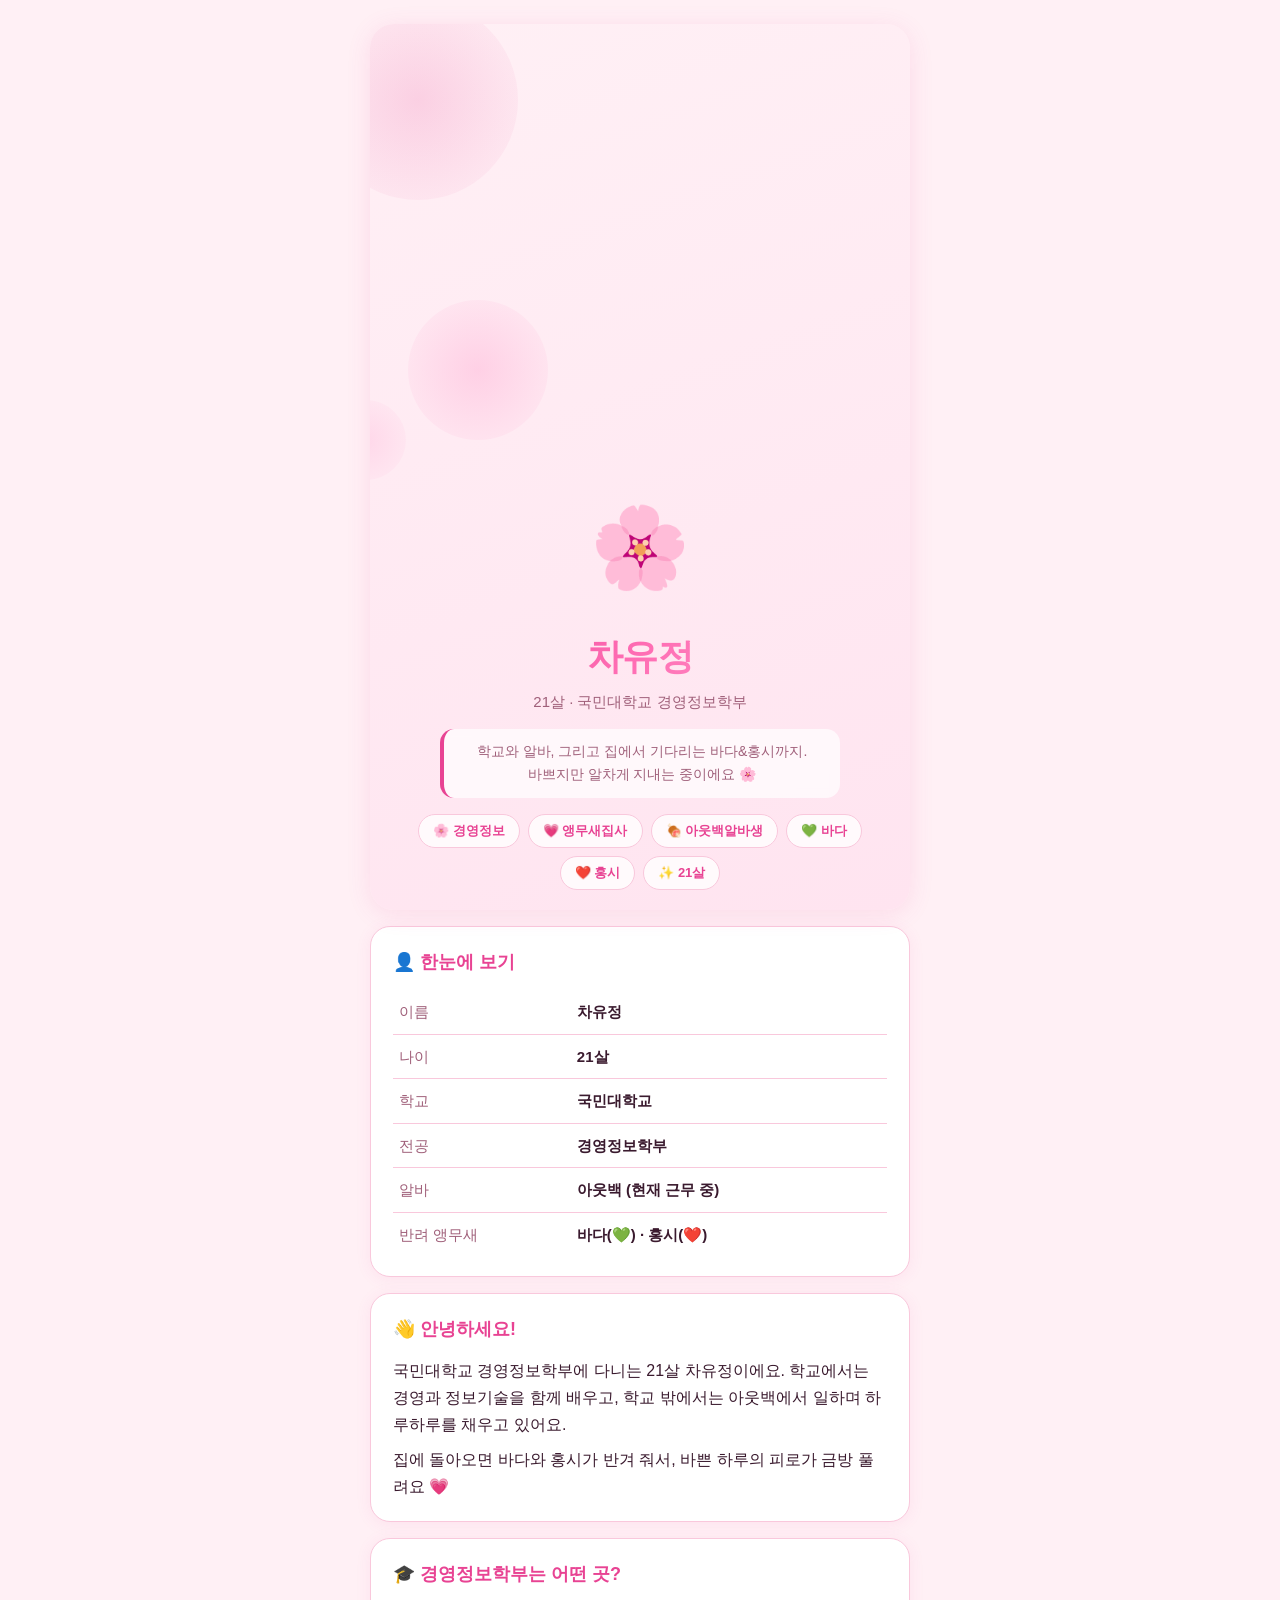
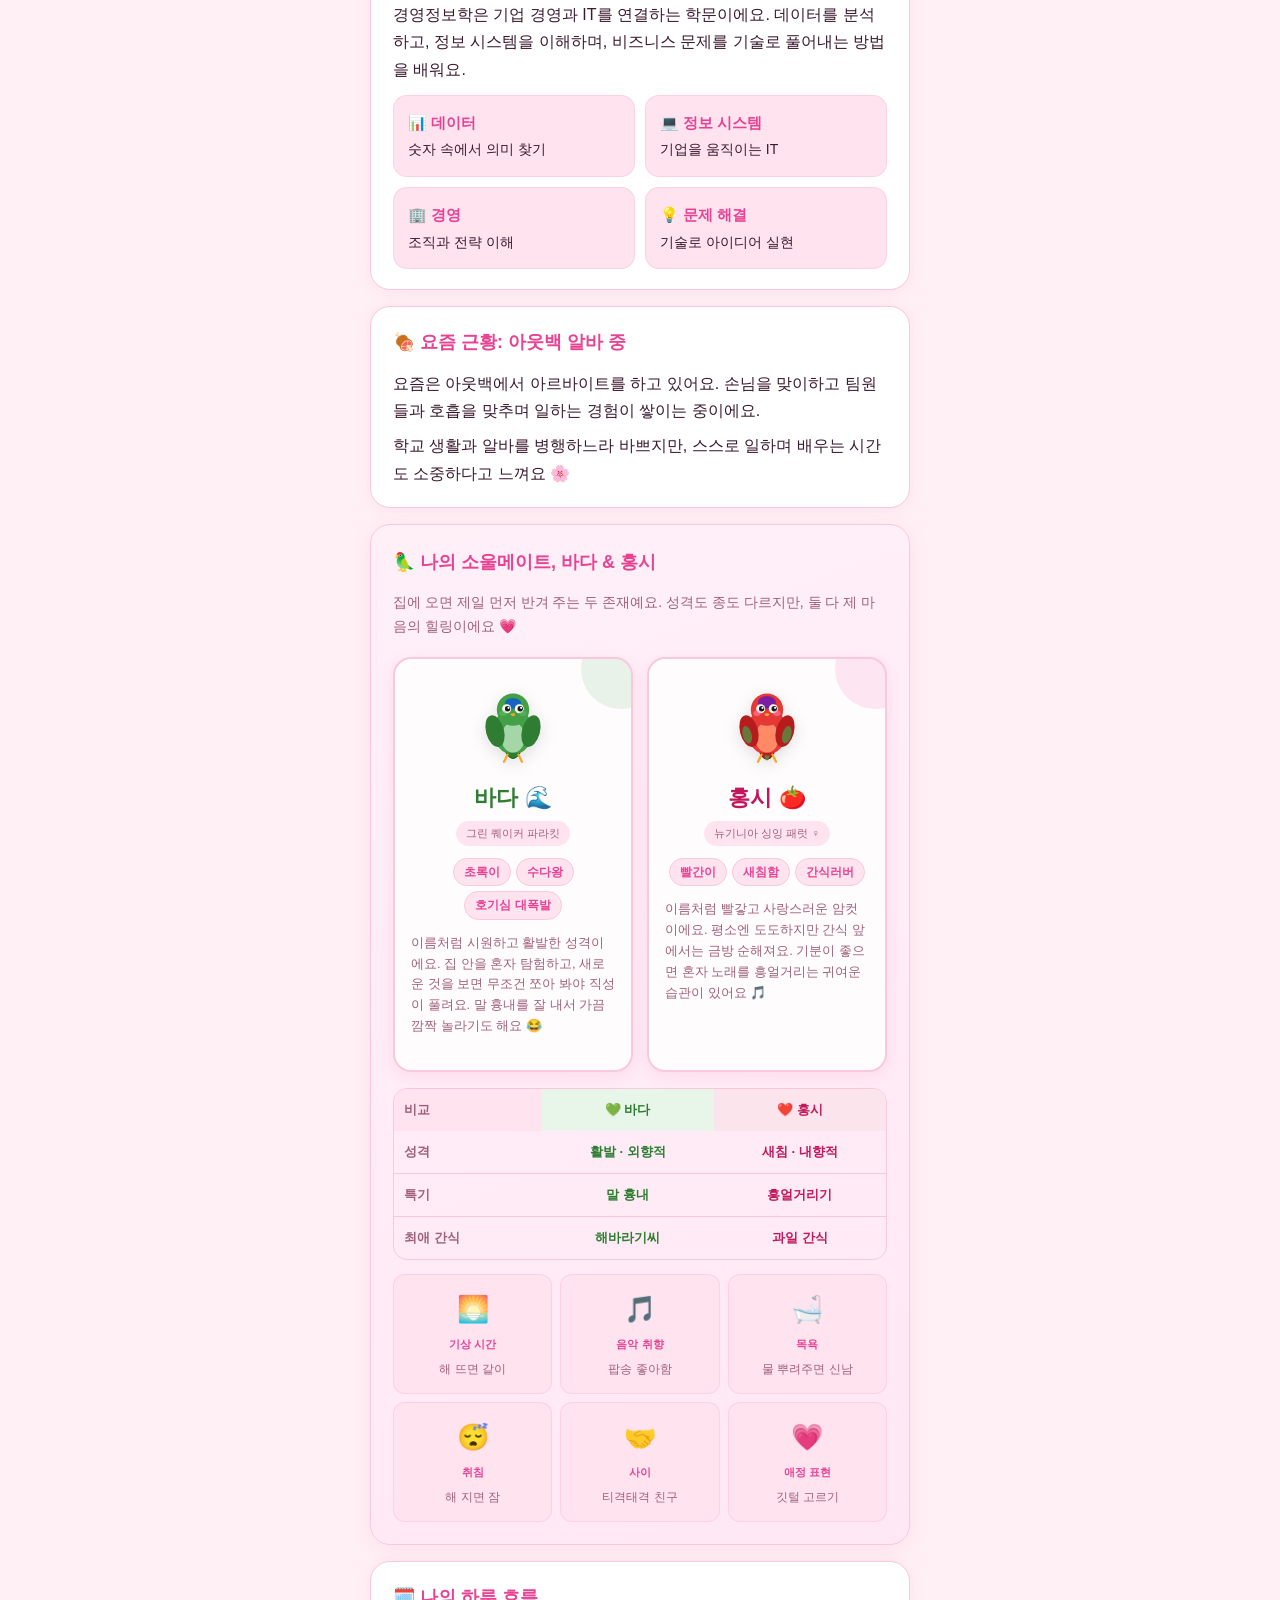
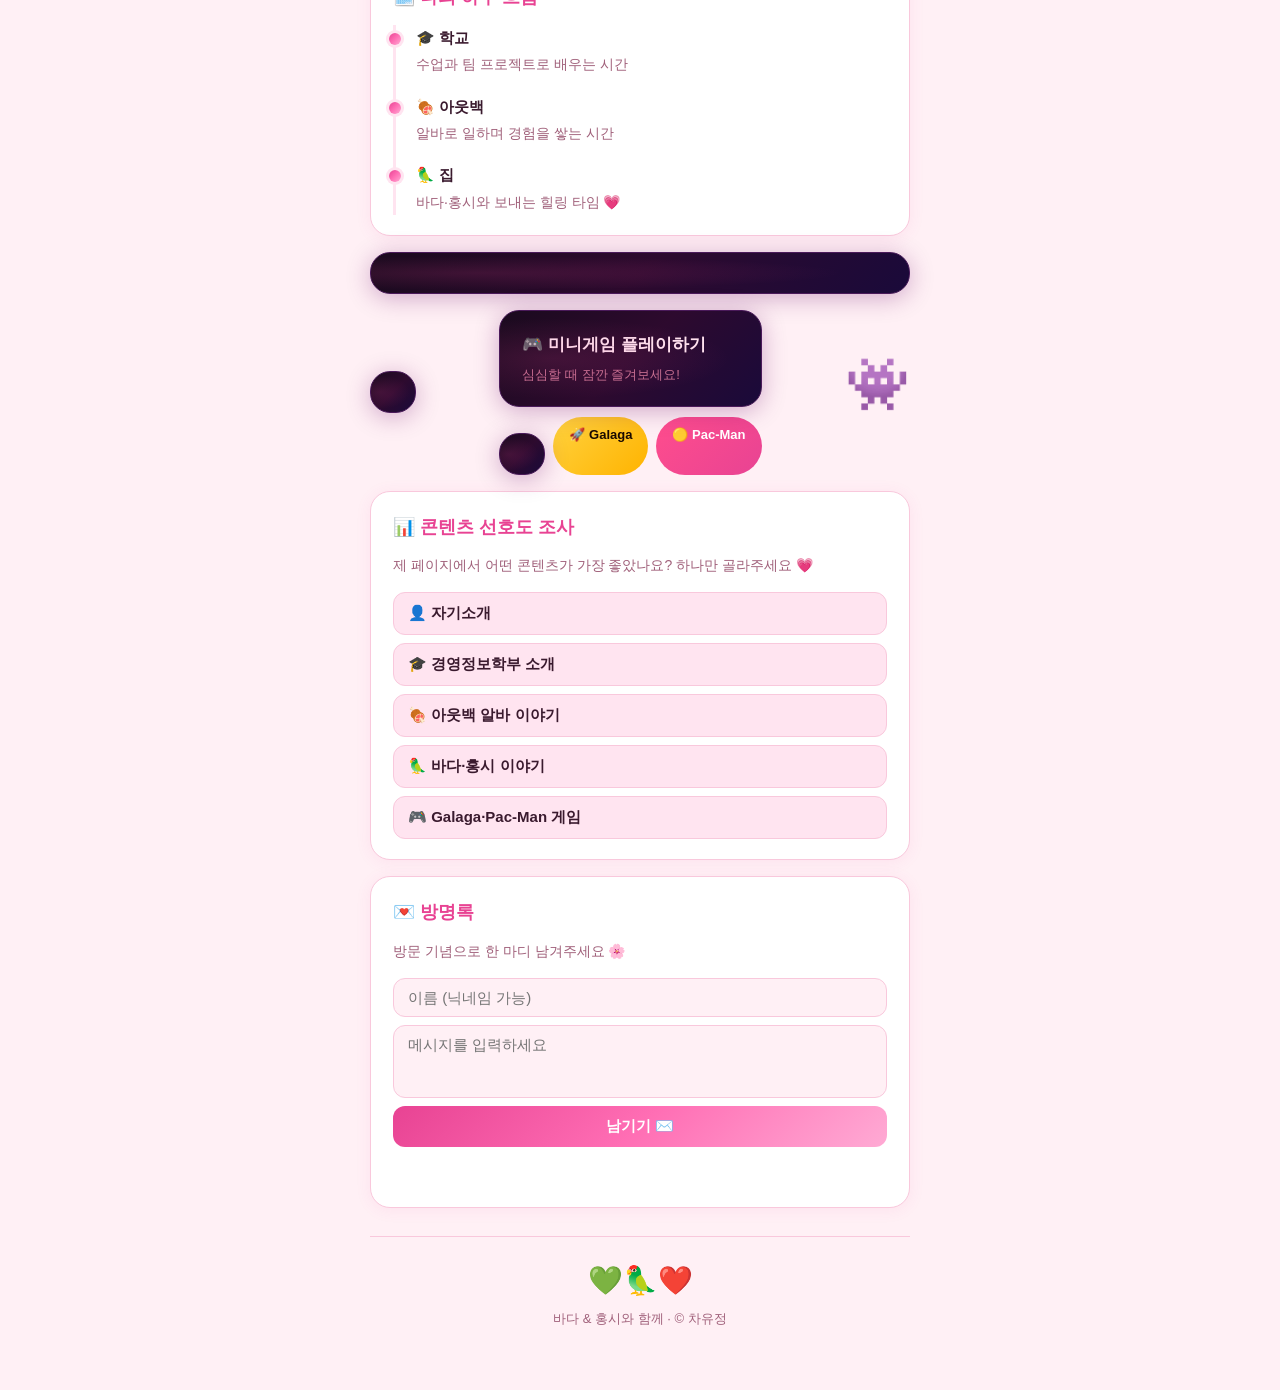
==== commit a5e5a6e9: "Redesign: pink theme, bird SVG characters (바다/홍시), expanded parrot section" ====
--- a/index.html
+++ b/index.html
@@ -4,8 +4,8 @@
 <meta charset="utf-8">
 <meta name="viewport" content="width=device-width, initial-scale=1, viewport-fit=cover">
 <title>차유정 | 자기소개</title>
-<meta name="description" content="국민대학교 경영정보학부 21살 차유정의 자기소개 페이지입니다. 아웃백 알바생이자 앵무새 두 마리의 집사로 바쁘고 알차게 지내고 있어요.">
-<meta name="keywords" content="차유정, 국민대학교, 경영정보학부, 자기소개, 앵무새, 대학생">
+<meta name="description" content="국민대학교 경영정보학부 21살 차유정의 자기소개 페이지입니다. 아웃백 알바생이자 앵무새 바다·홍시의 집사로 바쁘고 알차게 지내고 있어요.">
+<meta name="keywords" content="차유정, 국민대학교, 경영정보학부, 자기소개, 앵무새, 바다, 홍시, 대학생">
 <link rel="canonical" href="https://uzznn.github.io/">
 <meta property="og:type" content="profile">
 <meta property="og:title" content="차유정 | 자기소개">
@@ -14,137 +14,164 @@
 <meta property="og:locale" content="ko_KR">
 <meta name="twitter:card" content="summary">
 <meta name="twitter:title" content="차유정 | 자기소개">
-<meta name="twitter:description" content="국민대학교 경영정보학부 21살 차유정의 자기소개 페이지입니다.">
 <script type="application/ld+json">
-{
-  "@context": "https://schema.org",
-  "@type": "Person",
-  "name": "차유정",
-  "url": "https://uzznn.github.io",
-  "description": "국민대학교 경영정보학부에 재학 중인 21살 대학생. 아웃백 아르바이트와 앵무새 두 마리(바다·홍시)와 함께 생활 중.",
-  "alumniOf": {"@type":"CollegeOrUniversity","name":"국민대학교","department":"경영정보학부"},
-  "jobTitle": "대학생",
-  "knowsAbout": ["경영정보학", "데이터 분석", "정보 시스템", "앵무새"]
-}
+{"@context":"https://schema.org","@type":"Person","name":"차유정","url":"https://uzznn.github.io","description":"국민대학교 경영정보학부 21살 대학생. 앵무새 바다·홍시의 집사.","alumniOf":{"@type":"CollegeOrUniversity","name":"국민대학교","department":"경영정보학부"}}
 </script>
 <style>
 :root{
-  --bg:#f4f9f4;--card:#fff;--text:#24332a;--sub:#5f7366;
-  --accent:#2f9e5b;--chip:#e3f3e8;--line:#e1ece4;
-  --accent2:#1a7a42;--grad:linear-gradient(135deg,#2f9e5b,#56c97e);
+  --bg:#fff0f5;--card:#fff;--text:#3a1a2e;--sub:#a0607a;
+  --accent:#e84393;--accent2:#ff6eb4;--chip:#ffe4f0;--line:#f9c8dc;
+  --grad:linear-gradient(135deg,#e84393,#ff6eb4,#ffaad4);
+  --grad2:linear-gradient(135deg,#ff6eb4,#ffb3d4);
 }
 @media(prefers-color-scheme:dark){:root:not([data-theme="light"]){
-  --bg:#111a14;--card:#1a2620;--text:#e8f3ec;--sub:#8fa89a;
-  --accent:#5fd18b;--chip:#213028;--line:#2a3d32;--accent2:#7de8a8;
+  --bg:#1e0a14;--card:#2a1020;--text:#ffe4f0;--sub:#c47090;
+  --accent:#ff6eb4;--accent2:#ffaad4;--chip:#3a1428;--line:#5a2040;
 }}
-:root[data-theme="dark"]{
-  --bg:#111a14;--card:#1a2620;--text:#e8f3ec;--sub:#8fa89a;
-  --accent:#5fd18b;--chip:#213028;--line:#2a3d32;--accent2:#7de8a8;
-}
 *{box-sizing:border-box}
 html,body{margin:0;background:var(--bg);color:var(--text);
   font-family:"Pretendard","Apple SD Gothic Neo","Malgun Gothic",sans-serif;line-height:1.7}
 body{display:flex;justify-content:center;padding:24px 16px 60px}
-main{width:100%;max-width:520px}
+main{width:100%;max-width:540px}
 
 /* ── 히어로 ── */
-.hero{text-align:center;padding:32px 8px 16px;position:relative}
-.hero-bg{position:absolute;inset:0;overflow:hidden;border-radius:20px;z-index:0;pointer-events:none}
-.hero-bg span{position:absolute;border-radius:50%;opacity:.18;animation:drift 8s ease-in-out infinite}
-.hero-bg span:nth-child(1){width:160px;height:160px;background:var(--accent);top:-30px;left:-40px;animation-delay:0s}
-.hero-bg span:nth-child(2){width:100px;height:100px;background:#56c97e;bottom:-20px;right:-20px;animation-delay:-3s}
-.hero-bg span:nth-child(3){width:70px;height:70px;background:#a8e6c0;top:40%;left:80%;animation-delay:-5s}
-@keyframes drift{0%,100%{transform:translate(0,0)}50%{transform:translate(12px,-14px)}}
+.hero{text-align:center;padding:36px 8px 20px;position:relative;overflow:hidden;border-radius:24px;
+  background:linear-gradient(160deg,#fff0f5,#ffe4f0);margin-bottom:4px;
+  box-shadow:0 4px 24px rgba(232,67,147,.12)}
+.hero-bubble{position:absolute;border-radius:50%;pointer-events:none}
+.hero-bubble:nth-child(1){width:200px;height:200px;background:radial-gradient(circle,rgba(232,67,147,.18),transparent);top:-60px;left:-60px;animation:drift 7s ease-in-out infinite}
+.hero-bubble:nth-child(2){width:140px;height:140px;background:radial-gradient(circle,rgba(255,110,180,.22),transparent);bottom:-40px;right:-30px;animation:drift 9s ease-in-out infinite;animation-delay:-4s}
+.hero-bubble:nth-child(3){width:80px;height:80px;background:radial-gradient(circle,rgba(255,170,212,.3),transparent);top:30%;right:10%;animation:drift 6s ease-in-out infinite;animation-delay:-2s}
+@keyframes drift{0%,100%{transform:translate(0,0) scale(1)}50%{transform:translate(10px,-14px) scale(1.05)}}
 .hero>*{position:relative;z-index:1}
-.emoji-wrap{position:relative;display:inline-block}
-.emoji{font-size:80px;display:inline-block;animation:bob 2.4s ease-in-out infinite;cursor:default;user-select:none}
-@keyframes bob{0%,100%{transform:translateY(0) rotate(-4deg)}50%{transform:translateY(-10px) rotate(4deg)}}
-.emoji-badge{position:absolute;bottom:2px;right:-8px;font-size:22px;animation:bob 2.4s ease-in-out infinite;animation-delay:-.6s}
-h1{margin:10px 0 2px;font-size:34px;font-weight:800;
-  background:var(--grad);-webkit-background-clip:text;background-clip:text;color:transparent}
-.sub{color:var(--sub);margin:0;font-size:15px}
-.quote{margin:14px auto 0;max-width:380px;font-size:14px;color:var(--sub);
-  background:var(--chip);border-radius:12px;padding:10px 14px;border-left:3px solid var(--accent)}
-.chips{display:flex;flex-wrap:wrap;gap:8px;margin-top:14px;justify-content:center}
-.chip{background:var(--chip);color:var(--accent);padding:5px 13px;border-radius:999px;
-  font-size:13px;font-weight:700;border:1px solid rgba(47,158,91,.2);
-  transition:background .15s,transform .15s}
-.chip:hover{background:var(--accent);color:#fff;transform:translateY(-2px)}
+.emoji{font-size:80px;display:inline-block;animation:bob 2.6s ease-in-out infinite;cursor:default}
+@keyframes bob{0%,100%{transform:translateY(0) rotate(-4deg)}50%{transform:translateY(-12px) rotate(4deg)}}
+h1{margin:10px 0 2px;font-size:36px;font-weight:900;
+  background:var(--grad);-webkit-background-clip:text;background-clip:text;color:transparent;
+  letter-spacing:-.02em}
+.hero-sub{color:var(--sub);margin:0;font-size:15px}
+.quote{margin:14px auto 0;max-width:400px;font-size:14px;color:var(--sub);
+  background:rgba(255,255,255,.7);border-radius:14px;padding:11px 16px;
+  border-left:4px solid var(--accent);backdrop-filter:blur(4px)}
+.chips{display:flex;flex-wrap:wrap;gap:8px;margin-top:16px;justify-content:center}
+.chip{background:rgba(255,255,255,.8);color:var(--accent);padding:5px 14px;border-radius:999px;
+  font-size:13px;font-weight:700;border:1.5px solid var(--line);cursor:default;
+  transition:background .15s,transform .15s,box-shadow .15s}
+.chip:hover{background:var(--accent);color:#fff;transform:translateY(-3px);box-shadow:0 6px 16px rgba(232,67,147,.3)}
 
 /* ── 카드 ── */
-.card{background:var(--card);border-radius:18px;padding:20px 22px;margin-top:16px;
-  box-shadow:0 2px 12px rgba(0,0,0,.07);border:1px solid var(--line);
-  transition:box-shadow .2s,transform .2s}
-.card:hover{box-shadow:0 6px 24px rgba(47,158,91,.12);transform:translateY(-2px)}
-h2{margin:0 0 12px;font-size:18px;color:var(--accent);display:flex;align-items:center;gap:6px}
+.card{background:var(--card);border-radius:20px;padding:20px 22px;margin-top:16px;
+  box-shadow:0 2px 16px rgba(232,67,147,.08);border:1.5px solid var(--line);
+  transition:box-shadow .25s,transform .25s}
+.card:hover{box-shadow:0 8px 28px rgba(232,67,147,.18);transform:translateY(-3px)}
+h2{margin:0 0 12px;font-size:18px;color:var(--accent);font-weight:800}
 .card p{margin:0 0 8px}.card p:last-child{margin:0}
-
-/* ── 테이블 ── */
 table{width:100%;border-collapse:collapse;font-size:15px}
 td{padding:9px 6px;border-bottom:1px solid var(--line)}
 tr:last-child td{border:0}
-td:first-child{color:var(--sub);width:34%}
-td:last-child{font-weight:600}
-
-/* ── 타임라인 ── */
+td:first-child{color:var(--sub);width:36%}td:last-child{font-weight:600}
 .tl{list-style:none;margin:0;padding:0 0 0 20px;border-left:3px solid var(--chip)}
 .tl li{position:relative;margin-bottom:16px}.tl li:last-child{margin:0}
 .tl li::before{content:"";position:absolute;left:-27px;top:8px;width:12px;height:12px;
   border-radius:50%;background:var(--grad);box-shadow:0 0 0 3px var(--chip)}
-.tl b{display:block;font-size:15px}
-.tl span{color:var(--sub);font-size:14px}
-
-/* ── 그리드 카드 ── */
+.tl b{display:block;font-size:15px}.tl span{color:var(--sub);font-size:14px}
 .grid{display:grid;grid-template-columns:1fr 1fr;gap:10px}
 .mini{background:var(--chip);border-radius:14px;padding:14px;font-size:14px;
-  border:1px solid rgba(47,158,91,.1);transition:background .15s}
-.mini:hover{background:rgba(47,158,91,.15)}
+  border:1px solid rgba(232,67,147,.12);transition:background .15s,transform .15s}
+.mini:hover{background:rgba(232,67,147,.12);transform:scale(1.02)}
 .mini b{display:block;color:var(--accent);margin-bottom:3px;font-size:15px}
 
-/* ── 앵무새 프로필 카드 ── */
-.bird-cards{display:grid;grid-template-columns:1fr 1fr;gap:12px;margin-top:14px}
-.bird-card{background:var(--chip);border-radius:16px;padding:16px;text-align:center;
-  border:1.5px solid rgba(47,158,91,.15);transition:transform .2s,box-shadow .2s}
-.bird-card:hover{transform:translateY(-4px);box-shadow:0 8px 20px rgba(47,158,91,.18)}
-.bird-emoji{font-size:48px;display:block;margin-bottom:8px;animation:bob 3s ease-in-out infinite}
-.bird-card:last-child .bird-emoji{animation-delay:-1.2s}
-.bird-name{font-size:18px;font-weight:800;color:var(--accent);margin-bottom:2px}
-.bird-species{font-size:12px;color:var(--sub);margin-bottom:8px}
-.bird-tags{display:flex;flex-wrap:wrap;gap:4px;justify-content:center}
-.bird-tag{background:var(--card);border-radius:999px;padding:2px 8px;font-size:12px;
-  color:var(--sub);border:1px solid var(--line)}
+/* ════════════════════════════
+   앵무새 섹션
+════════════════════════════ */
+.bird-section{background:linear-gradient(160deg,#fff0f8,#ffe8f4);border:1.5px solid var(--line);
+  border-radius:20px;padding:22px;margin-top:16px;
+  box-shadow:0 4px 20px rgba(232,67,147,.1)}
+.bird-section h2{color:var(--accent);margin-bottom:6px}
+.bird-section>.desc{color:var(--sub);font-size:14px;margin-bottom:18px}
+
+.bird-cards{display:grid;grid-template-columns:1fr 1fr;gap:14px}
+.bird-card{background:rgba(255,255,255,.85);border-radius:18px;padding:20px 16px;
+  text-align:center;border:2px solid var(--line);
+  box-shadow:0 4px 16px rgba(232,67,147,.1);
+  transition:transform .25s,box-shadow .25s;position:relative;overflow:hidden}
+.bird-card::before{content:"";position:absolute;top:-30px;right:-30px;
+  width:80px;height:80px;border-radius:50%;opacity:.12}
+.bird-card.bada::before{background:#4caf50}
+.bird-card.hongsi::before{background:#e84393}
+.bird-card:hover{transform:translateY(-6px) rotate(-1deg);box-shadow:0 12px 28px rgba(232,67,147,.22)}
+.bird-card.hongsi:hover{transform:translateY(-6px) rotate(1deg)}
+
+/* SVG 새 */
+.bird-svg{width:90px;height:90px;margin:0 auto 10px;display:block;
+  filter:drop-shadow(0 4px 8px rgba(0,0,0,.12));animation:birdFloat 3.5s ease-in-out infinite}
+.bird-card.hongsi .bird-svg{animation-delay:-1.5s}
+@keyframes birdFloat{0%,100%{transform:translateY(0)}50%{transform:translateY(-8px)}}
+
+.bird-name{font-size:22px;font-weight:900;margin-bottom:2px}
+.bird-card.bada .bird-name{color:#2e7d32}
+.bird-card.hongsi .bird-name{color:#c2185b}
+.bird-species{font-size:11px;color:var(--sub);margin-bottom:12px;
+  background:var(--chip);border-radius:999px;padding:3px 10px;display:inline-block}
+.bird-tags{display:flex;flex-wrap:wrap;gap:5px;justify-content:center;margin-bottom:12px}
+.bird-tag{background:var(--chip);border-radius:999px;padding:3px 10px;font-size:12px;
+  color:var(--accent);border:1px solid var(--line);font-weight:600}
+.bird-desc{font-size:13px;color:var(--sub);line-height:1.6;text-align:left}
+
+/* 앵무새 특징 비교 */
+.bird-compare{margin-top:16px;border-radius:14px;overflow:hidden;border:1.5px solid var(--line)}
+.bird-compare table{margin:0;font-size:13px}
+.bird-compare td{padding:10px 12px;border-bottom:1px solid var(--line)}
+.bird-compare tr:last-child td{border:0}
+.bird-compare .label{color:var(--sub);font-weight:700;width:30%}
+.bird-compare .bada-val{color:#2e7d32;font-weight:600;text-align:center}
+.bird-compare .hongsi-val{color:#c2185b;font-weight:600;text-align:center}
+.bird-compare th{background:var(--chip);padding:10px 12px;font-weight:800;
+  font-size:12px;text-align:center}
+.bird-compare th.bada-h{color:#2e7d32}.bird-compare th.hongsi-h{color:#c2185b}
+
+/* 앵무새 갤러리 감성 그리드 */
+.bird-facts{display:grid;grid-template-columns:repeat(3,1fr);gap:8px;margin-top:14px}
+.bird-fact{background:var(--chip);border-radius:12px;padding:12px 8px;text-align:center;
+  border:1px solid rgba(232,67,147,.12);transition:transform .2s}
+.bird-fact:hover{transform:scale(1.04)}
+.bird-fact-icon{font-size:26px;display:block;margin-bottom:4px}
+.bird-fact-label{font-size:11px;color:var(--accent);font-weight:700;display:block}
+.bird-fact-val{font-size:12px;color:var(--sub)}
 
 /* ── 게임 배너 ── */
-.game-banner{background:linear-gradient(135deg,#0d1117,#1a2535);border-radius:18px;
-  padding:20px 22px;margin-top:16px;border:1px solid #2a3a55;
-  display:flex;align-items:center;justify-content:space-between;gap:12px;
-  box-shadow:0 4px 20px rgba(0,0,0,.2);text-decoration:none;
-  transition:transform .2s,box-shadow .2s}
-.game-banner:hover{transform:translateY(-3px);box-shadow:0 8px 28px rgba(0,0,0,.35)}
-.game-banner-left h3{margin:0 0 4px;color:#e8f3ec;font-size:17px}
-.game-banner-left p{margin:0;font-size:13px;color:#8fa89a}
+.game-banner{background:linear-gradient(135deg,#1a0a1e,#2d0a2e,#1a0a3a);border-radius:20px;
+  padding:20px 22px;margin-top:16px;border:1px solid #4a1a5a;
+  display:block;text-decoration:none;
+  box-shadow:0 4px 24px rgba(100,0,100,.3);
+  transition:transform .2s,box-shadow .2s;position:relative;overflow:hidden}
+.game-banner::before{content:"";position:absolute;inset:0;
+  background:radial-gradient(ellipse at 20% 50%,rgba(232,67,147,.15),transparent 60%)}
+.game-banner:hover{transform:translateY(-3px);box-shadow:0 10px 32px rgba(100,0,100,.4)}
+.game-banner-inner{display:flex;align-items:center;justify-content:space-between;gap:12px;position:relative;z-index:1}
+.game-banner h3{margin:0 0 4px;color:#ffe4f0;font-size:17px}
+.game-banner p{margin:0;font-size:13px;color:#c47090}
 .game-btns{display:flex;gap:8px;margin-top:10px;flex-wrap:wrap}
-.game-btn{padding:7px 14px;border-radius:999px;font-size:13px;font-weight:700;
-  text-decoration:none;transition:transform .15s,opacity .15s}
-.game-btn:hover{transform:translateY(-2px);opacity:.85}
-.game-btn.galaga{background:#ffd23f;color:#111}
-.game-btn.pacman{background:#ff4d6d;color:#fff}
-.game-icon{font-size:48px;animation:bob 2s ease-in-out infinite}
-
-/* ── 투표·방명록 ── */
+.game-btn{padding:7px 16px;border-radius:999px;font-size:13px;font-weight:700;
+  text-decoration:none;transition:transform .15s,box-shadow .15s;border:none}
+.game-btn:hover{transform:translateY(-2px);box-shadow:0 4px 12px rgba(0,0,0,.3)}
+.game-btn.galaga{background:linear-gradient(135deg,#ffd23f,#ffb300);color:#1a0a00}
+.game-btn.pacman{background:linear-gradient(135deg,#ff4d8d,#e84393);color:#fff}
+.game-icon{font-size:52px;animation:bob 2.2s ease-in-out infinite;flex-shrink:0}
+
+/* ── 투표 ── */
 .vote-btn{width:100%;padding:11px 14px;border-radius:12px;border:1.5px solid var(--line);
   background:var(--chip);color:var(--text);font-size:15px;font-weight:600;
-  cursor:pointer;text-align:left;transition:background .15s,border-color .15s,transform .1s;
-  font-family:inherit}
-.vote-btn:hover{background:var(--accent);color:#fff;border-color:var(--accent);transform:translateX(4px)}
+  cursor:pointer;text-align:left;transition:all .15s;font-family:inherit}
+.vote-btn:hover{background:var(--accent);color:#fff;border-color:var(--accent);transform:translateX(5px)}
 .bar-wrap{margin:6px 0}
 .bar-label{display:flex;justify-content:space-between;font-size:14px;margin-bottom:3px}
 .bar-track{background:var(--line);border-radius:999px;height:10px;overflow:hidden}
 .bar-fill{height:100%;background:var(--grad);border-radius:999px;transition:width .6s cubic-bezier(.2,.8,.2,1)}
-#survey-msg{margin-top:10px;font-size:14px;color:var(--accent);font-weight:700}
 
 footer{text-align:center;color:var(--sub);font-size:13px;margin-top:28px;padding-top:20px;
-  border-top:1px solid var(--line)}
+  border-top:1.5px solid var(--line)}
+.footer-birds{font-size:28px;display:block;margin-bottom:4px;animation:bob 3s ease-in-out infinite}
 </style>
 </head>
 <body>
@@ -152,21 +179,20 @@
 
 <!-- ── 히어로 ── -->
 <section class="hero">
-  <div class="hero-bg"><span></span><span></span><span></span></div>
-  <div class="emoji-wrap">
-    <span class="emoji">🦜</span>
-    <span class="emoji-badge">🌿</span>
-  </div>
+  <div class="hero-bubble"></div>
+  <div class="hero-bubble"></div>
+  <div class="hero-bubble"></div>
+  <div class="emoji">🌸</div>
   <h1>차유정</h1>
-  <p class="sub">21살 · 국민대학교 경영정보학부</p>
-  <p class="quote">학교와 알바, 그리고 집에서 기다리는 바다&홍시까지.<br>바쁘지만 알차게 지내는 중이에요 🌿</p>
+  <p class="hero-sub">21살 · 국민대학교 경영정보학부</p>
+  <p class="quote">학교와 알바, 그리고 집에서 기다리는 바다&홍시까지.<br>바쁘지만 알차게 지내는 중이에요 🌸</p>
   <div class="chips">
-    <span class="chip">#경영정보</span>
-    <span class="chip">#앵무새집사</span>
-    <span class="chip">#아웃백알바생</span>
-    <span class="chip">#21살</span>
-    <span class="chip">#바다🦜</span>
-    <span class="chip">#홍시🦜</span>
+    <span class="chip">🌸 경영정보</span>
+    <span class="chip">💗 앵무새집사</span>
+    <span class="chip">🍖 아웃백알바생</span>
+    <span class="chip">💚 바다</span>
+    <span class="chip">❤️ 홍시</span>
+    <span class="chip">✨ 21살</span>
   </div>
 </section>
 
@@ -179,7 +205,7 @@
     <tr><td>학교</td><td>국민대학교</td></tr>
     <tr><td>전공</td><td>경영정보학부</td></tr>
     <tr><td>알바</td><td>아웃백 (현재 근무 중)</td></tr>
-    <tr><td>반려동물</td><td>바다(그린 퀘이커) · 홍시(뉴기니아 암컷) 🦜🦜</td></tr>
+    <tr><td>반려 앵무새</td><td>바다(💚) · 홍시(❤️)</td></tr>
   </table>
 </section>
 
@@ -187,7 +213,7 @@
 <section class="card">
   <h2>👋 안녕하세요!</h2>
   <p>국민대학교 경영정보학부에 다니는 21살 차유정이에요. 학교에서는 경영과 정보기술을 함께 배우고, 학교 밖에서는 아웃백에서 일하며 하루하루를 채우고 있어요.</p>
-  <p>집에 돌아오면 바다와 홍시가 반겨 줘서, 바쁜 하루의 피로가 금방 풀려요 💚</p>
+  <p>집에 돌아오면 바다와 홍시가 반겨 줘서, 바쁜 하루의 피로가 금방 풀려요 💗</p>
 </section>
 
 <!-- ── 경영정보학부 ── -->
@@ -206,42 +232,151 @@
 <section class="card">
   <h2>🍖 요즘 근황: 아웃백 알바 중</h2>
   <p>요즘은 아웃백에서 아르바이트를 하고 있어요. 손님을 맞이하고 팀원들과 호흡을 맞추며 일하는 경험이 쌓이는 중이에요.</p>
-  <p>학교 생활과 알바를 병행하느라 바쁘지만, 스스로 일하며 배우는 시간도 소중하다고 느껴요.</p>
-</section>
-
-<!-- ── 앵무새 ── -->
-<section class="card">
-  <h2>🦜 두 마리의 집사 일상</h2>
-  <p>저희 집에는 개성 넘치는 앵무새 두 마리가 살고 있어요. 매일 말을 걸고 놀아 주다 보면 정이 한가득 쌓여요 💚</p>
+  <p>학교 생활과 알바를 병행하느라 바쁘지만, 스스로 일하며 배우는 시간도 소중하다고 느껴요 🌸</p>
+</section>
+
+<!-- ══════════════════════════
+     앵무새 섹션
+══════════════════════════ -->
+<div class="bird-section">
+  <h2>🦜 나의 소울메이트, 바다 & 홍시</h2>
+  <p class="desc">집에 오면 제일 먼저 반겨 주는 두 존재예요. 성격도 종도 다르지만, 둘 다 제 마음의 힐링이에요 💗</p>
+
   <div class="bird-cards">
-    <div class="bird-card">
-      <span class="bird-emoji">💚</span>
-      <div class="bird-name">바다</div>
+    <!-- 바다 -->
+    <div class="bird-card bada">
+      <!-- 그린 퀘이커 SVG -->
+      <svg class="bird-svg" viewBox="0 0 100 100" xmlns="http://www.w3.org/2000/svg">
+        <!-- 몸통 -->
+        <ellipse cx="50" cy="58" rx="22" ry="26" fill="#43a047"/>
+        <!-- 배 -->
+        <ellipse cx="50" cy="65" rx="13" ry="17" fill="#a5d6a7"/>
+        <!-- 날개 왼쪽 -->
+        <ellipse cx="30" cy="58" rx="10" ry="18" fill="#2e7d32" transform="rotate(-15 30 58)"/>
+        <!-- 날개 오른쪽 -->
+        <ellipse cx="70" cy="58" rx="10" ry="18" fill="#2e7d32" transform="rotate(15 70 58)"/>
+        <!-- 머리 -->
+        <circle cx="50" cy="34" r="18" fill="#43a047"/>
+        <!-- 이마 파란 패치 -->
+        <ellipse cx="50" cy="27" rx="9" ry="6" fill="#1565c0"/>
+        <!-- 눈 흰자 -->
+        <circle cx="43" cy="33" r="5" fill="white"/>
+        <circle cx="57" cy="33" r="5" fill="white"/>
+        <!-- 눈동자 -->
+        <circle cx="44" cy="33" r="3" fill="#1a1a1a"/>
+        <circle cx="58" cy="33" r="3" fill="#1a1a1a"/>
+        <!-- 눈 반짝임 -->
+        <circle cx="45" cy="32" r="1.2" fill="white"/>
+        <circle cx="59" cy="32" r="1.2" fill="white"/>
+        <!-- 부리 -->
+        <path d="M47 39 Q50 44 53 39 Q50 37 47 39Z" fill="#f9a825"/>
+        <!-- 볼터치 -->
+        <ellipse cx="39" cy="38" rx="4" ry="3" fill="#66bb6a" opacity=".5"/>
+        <ellipse cx="61" cy="38" rx="4" ry="3" fill="#66bb6a" opacity=".5"/>
+        <!-- 꼬리 -->
+        <path d="M42 82 Q50 95 58 82" fill="#2e7d32" stroke="#1b5e20" stroke-width="1"/>
+        <!-- 발 -->
+        <line x1="44" y1="84" x2="40" y2="92" stroke="#f9a825" stroke-width="2.5" stroke-linecap="round"/>
+        <line x1="56" y1="84" x2="60" y2="92" stroke="#f9a825" stroke-width="2.5" stroke-linecap="round"/>
+      </svg>
+      <div class="bird-name">바다 🌊</div>
       <div class="bird-species">그린 퀘이커 파라킷</div>
       <div class="bird-tags">
         <span class="bird-tag">초록이</span>
         <span class="bird-tag">수다왕</span>
-        <span class="bird-tag">호기심 많음</span>
+        <span class="bird-tag">호기심 대폭발</span>
       </div>
+      <p class="bird-desc">이름처럼 시원하고 활발한 성격이에요. 집 안을 혼자 탐험하고, 새로운 것을 보면 무조건 쪼아 봐야 직성이 풀려요. 말 흉내를 잘 내서 가끔 깜짝 놀라기도 해요 😂</p>
     </div>
-    <div class="bird-card">
-      <span class="bird-emoji">🧡</span>
-      <div class="bird-name">홍시</div>
+
+    <!-- 홍시 -->
+    <div class="bird-card hongsi">
+      <!-- 뉴기니아 싱잉 패럿 SVG -->
+      <svg class="bird-svg" viewBox="0 0 100 100" xmlns="http://www.w3.org/2000/svg">
+        <!-- 몸통 -->
+        <ellipse cx="50" cy="58" rx="22" ry="26" fill="#e53935"/>
+        <!-- 배 (노란빛) -->
+        <ellipse cx="50" cy="65" rx="13" ry="17" fill="#ff8a65"/>
+        <!-- 날개 왼쪽 -->
+        <ellipse cx="30" cy="58" rx="10" ry="18" fill="#b71c1c" transform="rotate(-15 30 58)"/>
+        <!-- 날개 오른쪽 -->
+        <ellipse cx="70" cy="58" rx="10" ry="18" fill="#b71c1c" transform="rotate(15 70 58)"/>
+        <!-- 날개 포인트 초록 -->
+        <ellipse cx="28" cy="62" rx="5" ry="10" fill="#43a047" opacity=".7" transform="rotate(-15 28 62)"/>
+        <ellipse cx="72" cy="62" rx="5" ry="10" fill="#43a047" opacity=".7" transform="rotate(15 72 62)"/>
+        <!-- 머리 -->
+        <circle cx="50" cy="34" r="18" fill="#e53935"/>
+        <!-- 머리 무늬 (파란 이마) -->
+        <ellipse cx="50" cy="26" rx="10" ry="7" fill="#7b1fa2"/>
+        <!-- 눈 흰자 -->
+        <circle cx="43" cy="33" r="5" fill="white"/>
+        <circle cx="57" cy="33" r="5" fill="white"/>
+        <!-- 눈동자 -->
+        <circle cx="44" cy="33" r="3" fill="#1a1a1a"/>
+        <circle cx="58" cy="33" r="3" fill="#1a1a1a"/>
+        <!-- 눈 반짝임 -->
+        <circle cx="45" cy="32" r="1.2" fill="white"/>
+        <circle cx="59" cy="32" r="1.2" fill="white"/>
+        <!-- 부리 -->
+        <path d="M47 39 Q50 44 53 39 Q50 37 47 39Z" fill="#f9a825"/>
+        <!-- 볼터치 핑크 -->
+        <ellipse cx="39" cy="38" rx="4" ry="3" fill="#ff80ab" opacity=".6"/>
+        <ellipse cx="61" cy="38" rx="4" ry="3" fill="#ff80ab" opacity=".6"/>
+        <!-- 꼬리 -->
+        <path d="M42 82 Q50 97 58 82" fill="#b71c1c" stroke="#7f0000" stroke-width="1"/>
+        <!-- 꼬리 초록 포인트 -->
+        <path d="M47 85 Q50 96 53 85" fill="#43a047" opacity=".8"/>
+        <!-- 발 -->
+        <line x1="44" y1="84" x2="40" y2="92" stroke="#f9a825" stroke-width="2.5" stroke-linecap="round"/>
+        <line x1="56" y1="84" x2="60" y2="92" stroke="#f9a825" stroke-width="2.5" stroke-linecap="round"/>
+      </svg>
+      <div class="bird-name">홍시 🍅</div>
       <div class="bird-species">뉴기니아 싱잉 패럿 ♀</div>
       <div class="bird-tags">
-        <span class="bird-tag">암컷</span>
+        <span class="bird-tag">빨간이</span>
         <span class="bird-tag">새침함</span>
         <span class="bird-tag">간식러버</span>
       </div>
+      <p class="bird-desc">이름처럼 빨갛고 사랑스러운 암컷이에요. 평소엔 도도하지만 간식 앞에서는 금방 순해져요. 기분이 좋으면 혼자 노래를 흥얼거리는 귀여운 습관이 있어요 🎵</p>
     </div>
   </div>
-  <div class="grid" style="margin-top:14px">
-    <div class="mini"><b>🎵 소리 흉내</b>흉내 내기 천재 콤비</div>
-    <div class="mini"><b>🌞 아침형</b>해가 뜨면 함께 기상</div>
-    <div class="mini"><b>🥜 간식</b>간식 앞에선 둘 다 순한 양</div>
-    <div class="mini"><b>💚 힐링</b>제 마음의 비타민</div>
-  </div>
-</section>
+
+  <!-- 비교 테이블 -->
+  <div class="bird-compare" style="margin-top:16px">
+    <table style="width:100%;margin:0">
+      <tr>
+        <th style="background:var(--chip);padding:10px;font-size:13px;text-align:left;color:var(--sub)">비교</th>
+        <th class="bada-h" style="background:#e8f5e9;padding:10px;font-size:13px">💚 바다</th>
+        <th class="hongsi-h" style="background:#fce4ec;padding:10px;font-size:13px">❤️ 홍시</th>
+      </tr>
+      <tr>
+        <td class="label" style="padding:10px;color:var(--sub);font-size:13px;font-weight:700">성격</td>
+        <td class="bada-val" style="padding:10px;color:#2e7d32;font-size:13px;text-align:center;font-weight:600">활발 · 외향적</td>
+        <td class="hongsi-val" style="padding:10px;color:#c2185b;font-size:13px;text-align:center;font-weight:600">새침 · 내향적</td>
+      </tr>
+      <tr>
+        <td class="label" style="padding:10px;color:var(--sub);font-size:13px;font-weight:700;border-bottom:1px solid var(--line)">특기</td>
+        <td class="bada-val" style="padding:10px;color:#2e7d32;font-size:13px;text-align:center;font-weight:600;border-bottom:1px solid var(--line)">말 흉내</td>
+        <td class="hongsi-val" style="padding:10px;color:#c2185b;font-size:13px;text-align:center;font-weight:600;border-bottom:1px solid var(--line)">흥얼거리기</td>
+      </tr>
+      <tr>
+        <td class="label" style="padding:10px;color:var(--sub);font-size:13px;font-weight:700">최애 간식</td>
+        <td class="bada-val" style="padding:10px;color:#2e7d32;font-size:13px;text-align:center;font-weight:600">해바라기씨</td>
+        <td class="hongsi-val" style="padding:10px;color:#c2185b;font-size:13px;text-align:center;font-weight:600">과일 간식</td>
+      </tr>
+    </table>
+  </div>
+
+  <!-- 앵무새 생활 팩트 -->
+  <div class="bird-facts">
+    <div class="bird-fact"><span class="bird-fact-icon">🌅</span><span class="bird-fact-label">기상 시간</span><span class="bird-fact-val">해 뜨면 같이</span></div>
+    <div class="bird-fact"><span class="bird-fact-icon">🎵</span><span class="bird-fact-label">음악 취향</span><span class="bird-fact-val">팝송 좋아함</span></div>
+    <div class="bird-fact"><span class="bird-fact-icon">🛁</span><span class="bird-fact-label">목욕</span><span class="bird-fact-val">물 뿌려주면 신남</span></div>
+    <div class="bird-fact"><span class="bird-fact-icon">😴</span><span class="bird-fact-label">취침</span><span class="bird-fact-val">해 지면 잠</span></div>
+    <div class="bird-fact"><span class="bird-fact-icon">🤝</span><span class="bird-fact-label">사이</span><span class="bird-fact-val">티격태격 친구</span></div>
+    <div class="bird-fact"><span class="bird-fact-icon">💗</span><span class="bird-fact-label">애정 표현</span><span class="bird-fact-val">깃털 고르기</span></div>
+  </div>
+</div>
 
 <!-- ── 하루 흐름 ── -->
 <section class="card">
@@ -249,27 +384,29 @@
   <ul class="tl">
     <li><b>🎓 학교</b><span>수업과 팀 프로젝트로 배우는 시간</span></li>
     <li><b>🍖 아웃백</b><span>알바로 일하며 경험을 쌓는 시간</span></li>
-    <li><b>🦜 집</b><span>바다·홍시와 보내는 힐링 타임</span></li>
+    <li><b>🦜 집</b><span>바다·홍시와 보내는 힐링 타임 💗</span></li>
   </ul>
 </section>
 
 <!-- ── 게임 배너 ── -->
-<a class="game-banner" href="pacman/" style="display:flex">
-  <div class="game-banner-left">
-    <h3>🎮 미니게임 플레이하기</h3>
-    <p>심심할 때 잠깐 즐겨보세요!</p>
-    <div class="game-btns">
-      <a class="game-btn galaga" href="galaga-index.html">🚀 Galaga</a>
-      <a class="game-btn pacman" href="pacman/">🟡 Pac-Man</a>
+<a class="game-banner" href="pacman/">
+  <div class="game-banner-inner">
+    <div>
+      <h3>🎮 미니게임 플레이하기</h3>
+      <p>심심할 때 잠깐 즐겨보세요!</p>
+      <div class="game-btns">
+        <a class="game-btn galaga" href="galaga-index.html">🚀 Galaga</a>
+        <a class="game-btn pacman" href="pacman/">🟡 Pac-Man</a>
+      </div>
     </div>
-  </div>
-  <div class="game-icon">👾</div>
+    <div class="game-icon">👾</div>
+  </div>
 </a>
 
 <!-- ── 콘텐츠 선호도 조사 ── -->
 <section class="card" id="survey-section">
   <h2>📊 콘텐츠 선호도 조사</h2>
-  <p style="color:var(--sub);font-size:14px;margin-bottom:14px">제 페이지에서 어떤 콘텐츠가 가장 좋았나요? 하나만 골라주세요 😊</p>
+  <p style="color:var(--sub);font-size:14px;margin-bottom:14px">제 페이지에서 어떤 콘텐츠가 가장 좋았나요? 하나만 골라주세요 💗</p>
   <div id="survey-opts" style="display:grid;gap:8px">
     <button class="vote-btn" data-topic="자기소개">👤 자기소개</button>
     <button class="vote-btn" data-topic="경영정보학부">🎓 경영정보학부 소개</button>
@@ -283,14 +420,14 @@
 <!-- ── 방명록 ── -->
 <section class="card" id="guestbook-section">
   <h2>💌 방명록</h2>
-  <p style="color:var(--sub);font-size:14px;margin-bottom:14px">방문 기념으로 한 마디 남겨주세요 😊</p>
+  <p style="color:var(--sub);font-size:14px;margin-bottom:14px">방문 기념으로 한 마디 남겨주세요 🌸</p>
   <div style="display:grid;gap:8px;margin-bottom:14px">
     <input id="gb-name" type="text" placeholder="이름 (닉네임 가능)" maxlength="20"
-      style="padding:10px 14px;border-radius:10px;border:1.5px solid var(--line);background:var(--bg);color:var(--text);font-size:15px;font-family:inherit;outline:none">
+      style="padding:10px 14px;border-radius:12px;border:1.5px solid var(--line);background:var(--bg);color:var(--text);font-size:15px;font-family:inherit;outline:none">
     <textarea id="gb-msg" placeholder="메시지를 입력하세요" maxlength="200" rows="3"
-      style="padding:10px 14px;border-radius:10px;border:1.5px solid var(--line);background:var(--bg);color:var(--text);font-size:15px;font-family:inherit;outline:none;resize:none"></textarea>
+      style="padding:10px 14px;border-radius:12px;border:1.5px solid var(--line);background:var(--bg);color:var(--text);font-size:15px;font-family:inherit;outline:none;resize:none"></textarea>
     <button id="gb-submit"
-      style="padding:11px;border-radius:10px;border:none;background:var(--grad);color:#fff;font-size:15px;font-weight:700;cursor:pointer;font-family:inherit;transition:opacity .15s">
+      style="padding:11px;border-radius:12px;border:none;background:var(--grad);color:#fff;font-size:15px;font-weight:700;cursor:pointer;font-family:inherit">
       남기기 ✉️
     </button>
     <p id="gb-status" style="font-size:13px;color:var(--accent);margin:0;min-height:18px"></p>
@@ -298,39 +435,38 @@
   <div id="gb-list" style="display:grid;gap:10px"></div>
 </section>
 
-<footer>🦜 바다 & 홍시와 함께 · © 차유정</footer>
+<footer>
+  <span class="footer-birds">💚🦜❤️</span>
+  바다 & 홍시와 함께 · © 차유정
+</footer>
 </main>
 
 <script>
 (async () => {
   const SUPA_URL = 'https://ixubwvjarrwuvyndzupg.supabase.co';
   const SUPA_KEY = 'sb_publishable_Njo1vuU_aIdFpKS4hi1h7w_-KCq_ZOa';
-  const H = { 'Content-Type':'application/json', 'apikey':SUPA_KEY, 'Authorization':'Bearer '+SUPA_KEY };
-
-  /* ── 선호도 조사 ── */
-  const TOPICS = ['자기소개','경영정보학부','아웃백알바','앵무새','게임'];
-  const LABELS = {'자기소개':'👤 자기소개','경영정보학부':'🎓 경영정보학부 소개','아웃백알바':'🍖 아웃백 알바 이야기','앵무새':'🦜 바다·홍시 이야기','게임':'🎮 Galaga·Pac-Man 게임'};
-
-  async function fetchResult() {
-    const rows = await fetch(`${SUPA_URL}/rest/v1/survey?select=topic`,{headers:H}).then(r=>r.json());
-    const c = Object.fromEntries(TOPICS.map(t=>[t,0]));
-    rows.forEach(r=>{ if(c[r.topic]!==undefined) c[r.topic]++; });
+  const H = {'Content-Type':'application/json','apikey':SUPA_KEY,'Authorization':'Bearer '+SUPA_KEY};
+
+  /* ── 선호도 ── */
+  const TOPICS=['자기소개','경영정보학부','아웃백알바','앵무새','게임'];
+  const LABELS={'자기소개':'👤 자기소개','경영정보학부':'🎓 경영정보학부 소개','아웃백알바':'🍖 아웃백 알바 이야기','앵무새':'🦜 바다·홍시 이야기','게임':'🎮 Galaga·Pac-Man 게임'};
+  async function fetchResult(){
+    const rows=await fetch(`${SUPA_URL}/rest/v1/survey?select=topic`,{headers:H}).then(r=>r.json());
+    const c=Object.fromEntries(TOPICS.map(t=>[t,0]));
+    rows.forEach(r=>{if(c[r.topic]!==undefined)c[r.topic]++;});
     return c;
   }
-
-  async function showResult(voted) {
-    const c = await fetchResult();
-    const total = Object.values(c).reduce((a,b)=>a+b,0)||1;
-    const el = document.getElementById('survey-result');
+  async function showResult(voted){
+    const c=await fetchResult();
+    const total=Object.values(c).reduce((a,b)=>a+b,0)||1;
+    const el=document.getElementById('survey-result');
     el.style.display='block';
-    el.innerHTML=`
-      <p style="font-weight:700;margin:0 0 10px">📈 현재 결과 (총 ${total}표)</p>
-      ${TOPICS.map(t=>`
-        <div class="bar-wrap">
-          <div class="bar-label"><span>${LABELS[t]}</span><span>${c[t]}표 (${Math.round(c[t]/total*100)}%)</span></div>
-          <div class="bar-track"><div class="bar-fill" style="width:${Math.round(c[t]/total*100)}%"></div></div>
-        </div>`).join('')}
-      ${voted?'<p id="survey-msg">✅ 투표해 주셔서 감사해요!</p>':''}
+    el.innerHTML=`<p style="font-weight:700;margin:0 0 10px">📈 현재 결과 (총 ${total}표)</p>
+      ${TOPICS.map(t=>`<div class="bar-wrap">
+        <div class="bar-label"><span>${LABELS[t]}</span><span>${c[t]}표 (${Math.round(c[t]/total*100)}%)</span></div>
+        <div class="bar-track"><div class="bar-fill" style="width:${Math.round(c[t]/total*100)}%"></div></div>
+      </div>`).join('')}
+      ${voted?'<p style="margin-top:10px;font-size:14px;color:var(--accent);font-weight:700">✅ 투표해 주셔서 감사해요!</p>':''}
       <button id="retry-btn" style="margin-top:10px;background:none;border:none;color:var(--sub);font-size:13px;cursor:pointer;text-decoration:underline">다시 투표하기</button>`;
     document.getElementById('retry-btn').onclick=()=>{
       localStorage.removeItem('survey_voted');
@@ -338,12 +474,7 @@
       el.style.display='none';
     };
   }
-
-  if(localStorage.getItem('survey_voted')){
-    document.getElementById('survey-opts').style.display='none';
-    showResult(false);
-  }
-
+  if(localStorage.getItem('survey_voted')){document.getElementById('survey-opts').style.display='none';showResult(false);}
   document.querySelectorAll('.vote-btn').forEach(btn=>{
     btn.addEventListener('click',async()=>{
       document.querySelectorAll('.vote-btn').forEach(b=>b.disabled=true);
@@ -355,16 +486,13 @@
   });
 
   /* ── 방명록 ── */
-  async function loadMessages() {
-    const rows = await fetch(`${SUPA_URL}/rest/v1/guestbook?select=*&order=created_at.desc&limit=20`,{headers:H}).then(r=>r.json());
-    const list = document.getElementById('gb-list');
-    if(!Array.isArray(rows)||rows.length===0){
-      list.innerHTML='<p style="color:var(--sub);font-size:14px;text-align:center">아직 방명록이 없어요. 첫 번째로 남겨보세요!</p>';
-      return;
-    }
+  async function loadMessages(){
+    const rows=await fetch(`${SUPA_URL}/rest/v1/guestbook?select=*&order=created_at.desc&limit=20`,{headers:H}).then(r=>r.json());
+    const list=document.getElementById('gb-list');
+    if(!Array.isArray(rows)||rows.length===0){list.innerHTML='<p style="color:var(--sub);font-size:14px;text-align:center">아직 방명록이 없어요. 첫 번째로 남겨보세요!</p>';return;}
     list.innerHTML=rows.map(r=>{
       const date=new Date(r.created_at).toLocaleDateString('ko-KR',{month:'long',day:'numeric',hour:'2-digit',minute:'2-digit'});
-      return `<div style="background:var(--chip);border-radius:12px;padding:12px 14px">
+      return `<div style="background:var(--chip);border-radius:12px;padding:12px 14px;border:1px solid var(--line)">
         <div style="display:flex;justify-content:space-between;margin-bottom:4px">
           <span style="font-weight:700;color:var(--accent)">${r.name}</span>
           <span style="font-size:12px;color:var(--sub)">${date}</span>
@@ -373,7 +501,6 @@
       </div>`;
     }).join('');
   }
-
   document.getElementById('gb-submit').addEventListener('click',async()=>{
     const name=document.getElementById('gb-name').value.trim();
     const msg=document.getElementById('gb-msg').value.trim();
@@ -384,17 +511,12 @@
     status.textContent='저장 중...';
     const res=await fetch(`${SUPA_URL}/rest/v1/guestbook`,{method:'POST',headers:{...H,'Prefer':'return=minimal'},body:JSON.stringify({name,message:msg})});
     if(res.ok){
-      document.getElementById('gb-name').value='';
-      document.getElementById('gb-msg').value='';
+      document.getElementById('gb-name').value='';document.getElementById('gb-msg').value='';
       status.textContent='✅ 방명록이 등록됐어요!';
-      await loadMessages();
-      setTimeout(()=>{status.textContent='';},3000);
-    }else{
-      status.textContent='❌ 저장에 실패했어요. 다시 시도해주세요.';
-    }
+      await loadMessages();setTimeout(()=>{status.textContent='';},3000);
+    }else{status.textContent='❌ 저장에 실패했어요.';}
     document.getElementById('gb-submit').disabled=false;
   });
-
   loadMessages();
 })();
 </script>
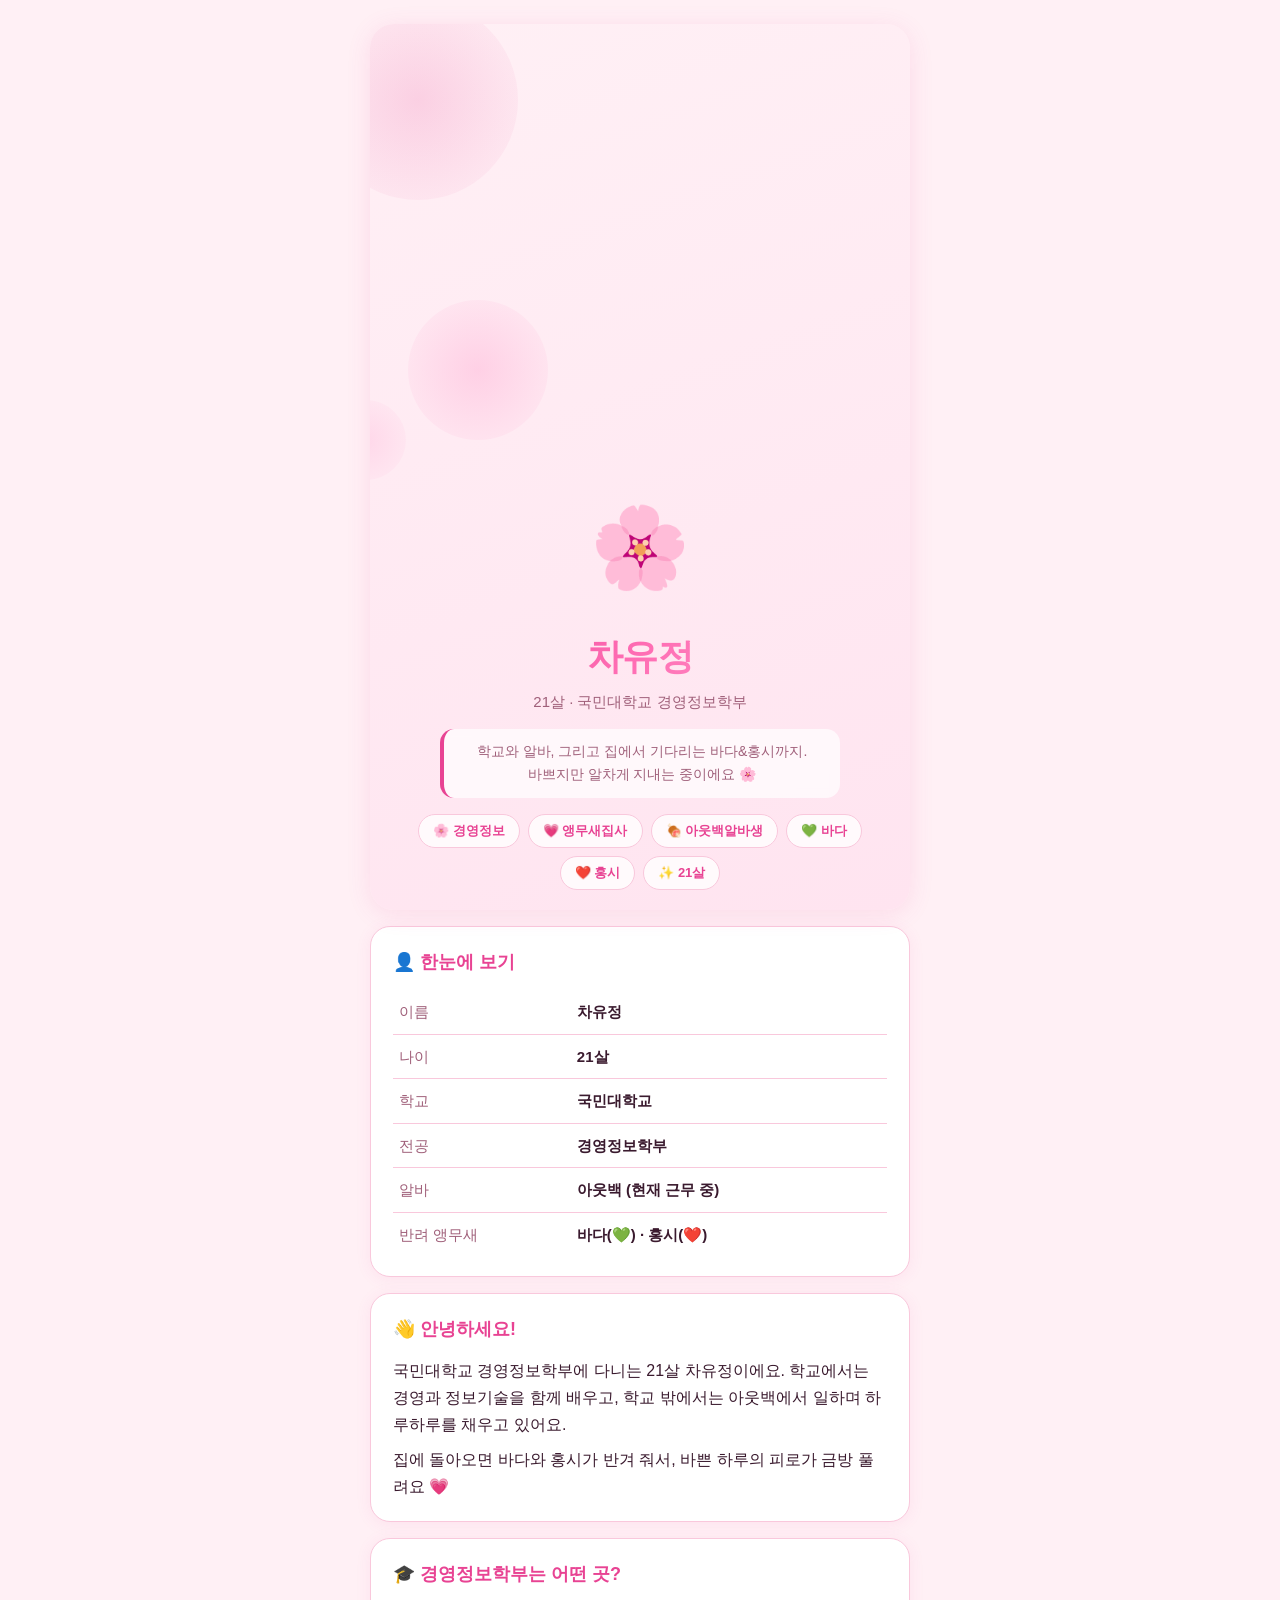
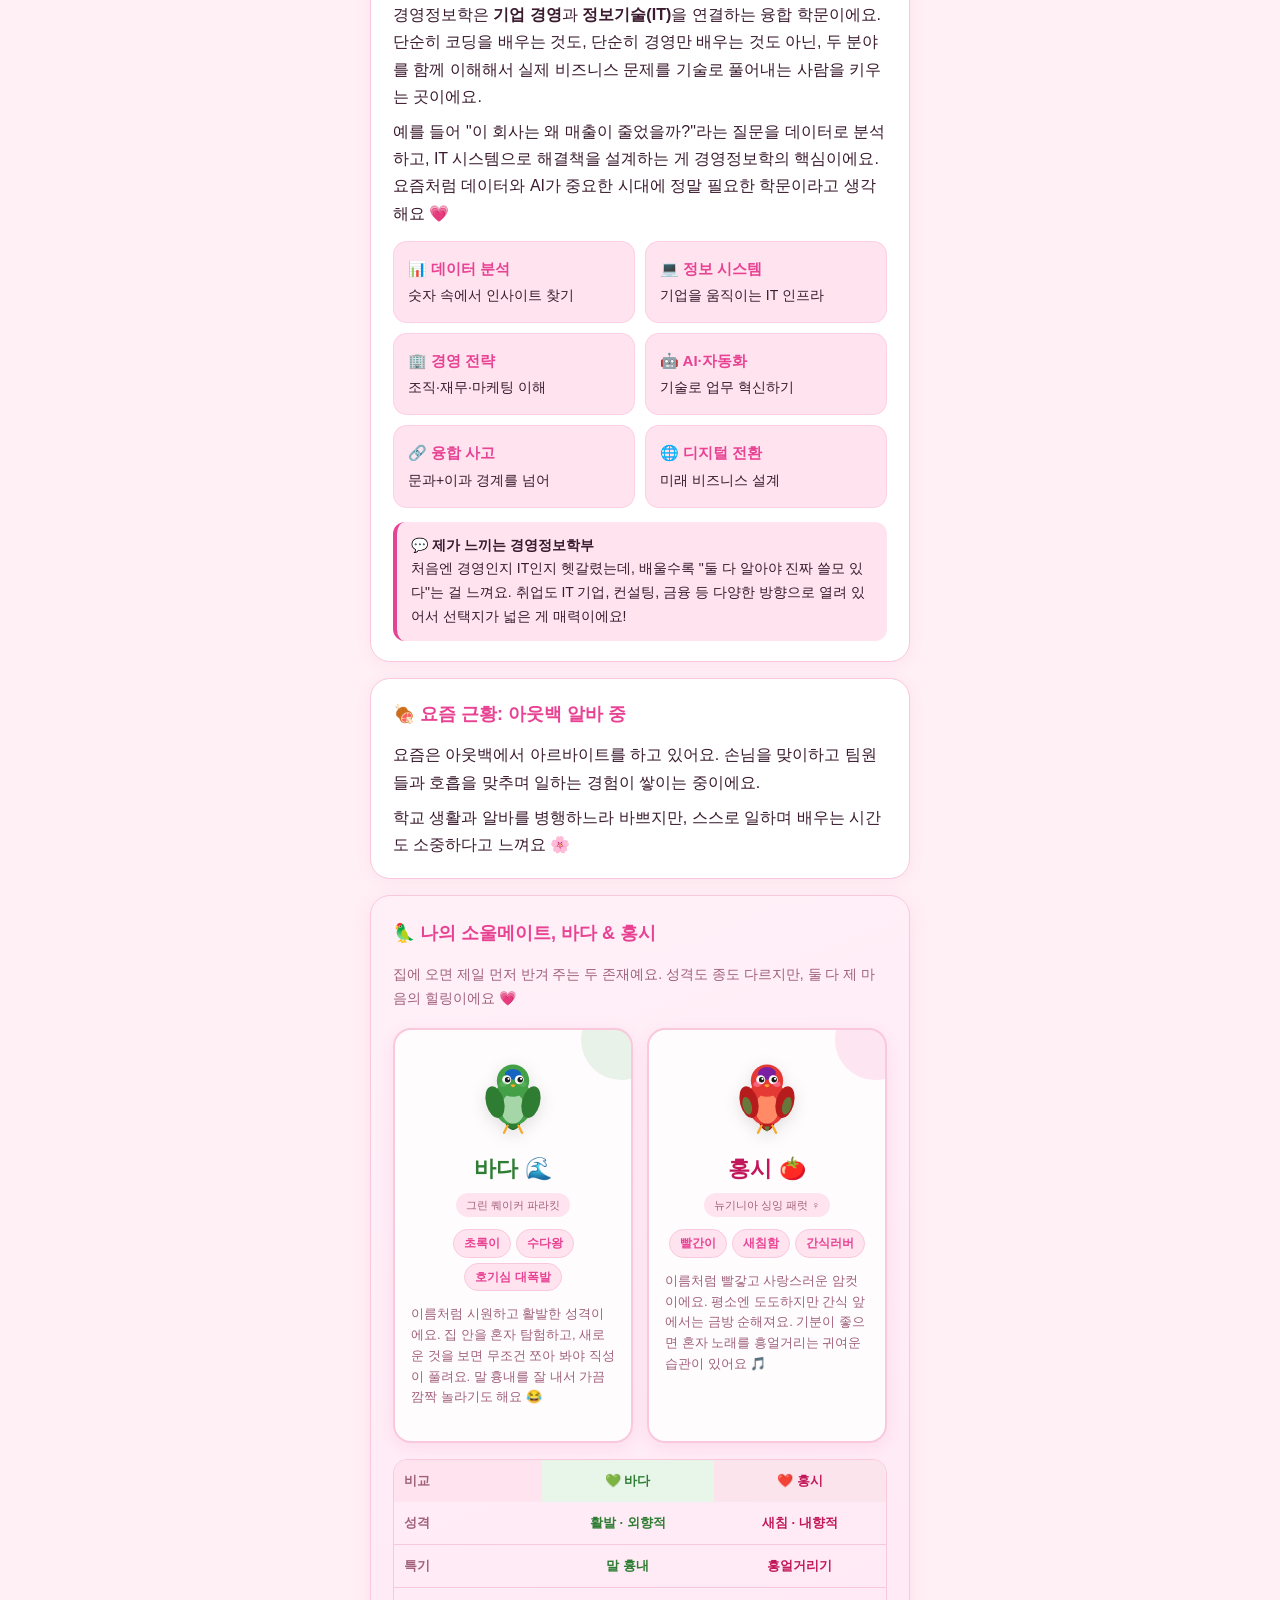
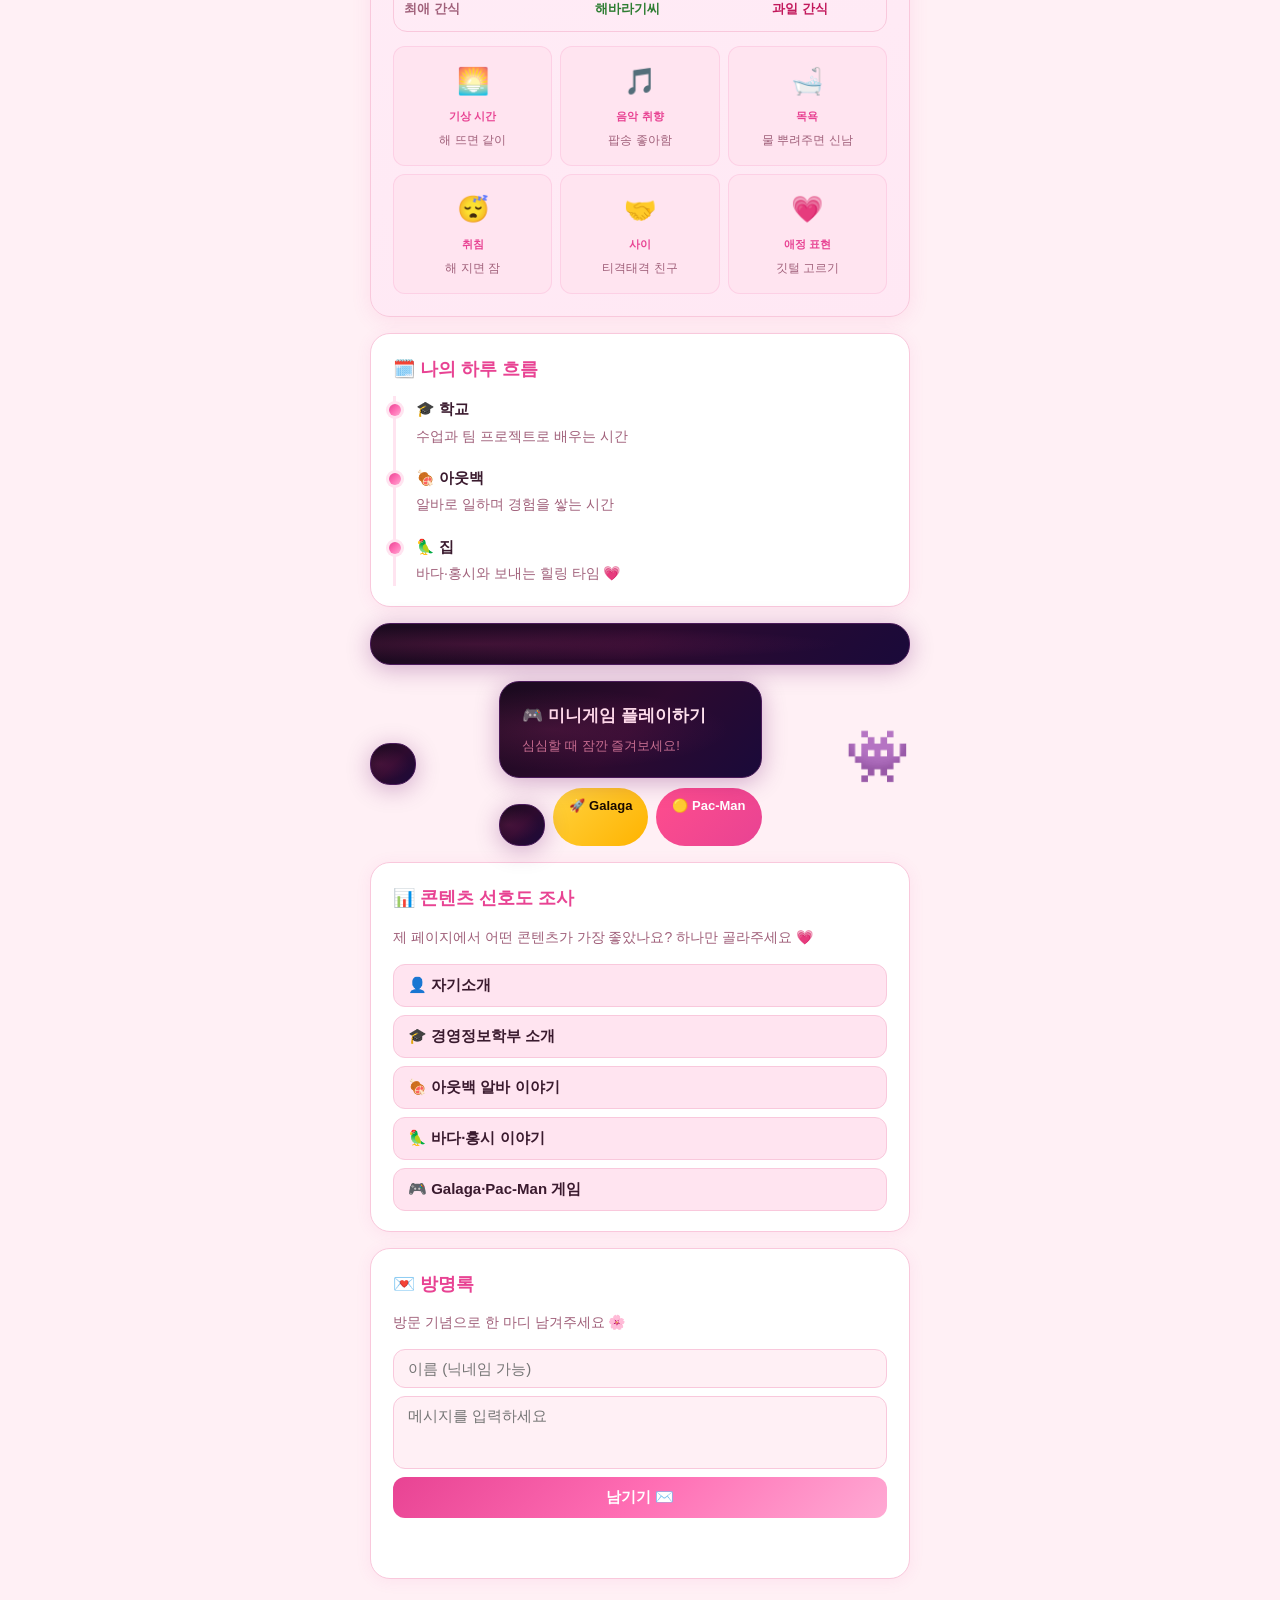
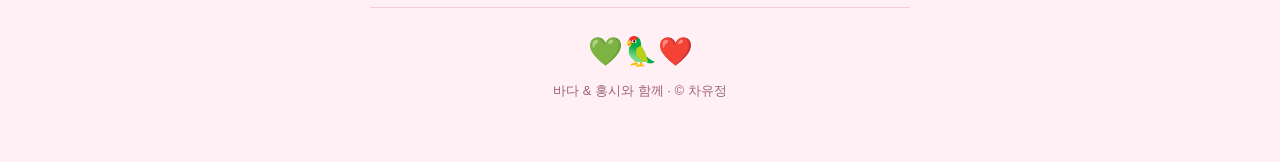
==== commit 7f35570f: "Expand 경영정보학부 section with more detail" ====
--- a/index.html
+++ b/index.html
@@ -219,13 +219,20 @@
 <!-- ── 경영정보학부 ── -->
 <section class="card">
   <h2>🎓 경영정보학부는 어떤 곳?</h2>
-  <p>경영정보학은 기업 경영과 IT를 연결하는 학문이에요. 데이터를 분석하고, 정보 시스템을 이해하며, 비즈니스 문제를 기술로 풀어내는 방법을 배워요.</p>
-  <div class="grid" style="margin-top:12px">
-    <div class="mini"><b>📊 데이터</b>숫자 속에서 의미 찾기</div>
-    <div class="mini"><b>💻 정보 시스템</b>기업을 움직이는 IT</div>
-    <div class="mini"><b>🏢 경영</b>조직과 전략 이해</div>
-    <div class="mini"><b>💡 문제 해결</b>기술로 아이디어 실현</div>
-  </div>
+  <p>경영정보학은 <b>기업 경영</b>과 <b>정보기술(IT)</b>을 연결하는 융합 학문이에요. 단순히 코딩을 배우는 것도, 단순히 경영만 배우는 것도 아닌, 두 분야를 함께 이해해서 실제 비즈니스 문제를 기술로 풀어내는 사람을 키우는 곳이에요.</p>
+  <p>예를 들어 "이 회사는 왜 매출이 줄었을까?"라는 질문을 데이터로 분석하고, IT 시스템으로 해결책을 설계하는 게 경영정보학의 핵심이에요. 요즘처럼 데이터와 AI가 중요한 시대에 정말 필요한 학문이라고 생각해요 💗</p>
+  <div class="grid" style="margin-top:14px">
+    <div class="mini"><b>📊 데이터 분석</b>숫자 속에서 인사이트 찾기</div>
+    <div class="mini"><b>💻 정보 시스템</b>기업을 움직이는 IT 인프라</div>
+    <div class="mini"><b>🏢 경영 전략</b>조직·재무·마케팅 이해</div>
+    <div class="mini"><b>🤖 AI·자동화</b>기술로 업무 혁신하기</div>
+    <div class="mini"><b>🔗 융합 사고</b>문과+이과 경계를 넘어</div>
+    <div class="mini"><b>🌐 디지털 전환</b>미래 비즈니스 설계</div>
+  </div>
+  <p style="margin-top:14px;padding:12px 14px;background:var(--chip);border-radius:12px;font-size:14px;border-left:4px solid var(--accent)">
+    💬 <b>제가 느끼는 경영정보학부</b><br>
+    처음엔 경영인지 IT인지 헷갈렸는데, 배울수록 "둘 다 알아야 진짜 쓸모 있다"는 걸 느껴요. 취업도 IT 기업, 컨설팅, 금융 등 다양한 방향으로 열려 있어서 선택지가 넓은 게 매력이에요!
+  </p>
 </section>
 
 <!-- ── 아웃백 ── -->
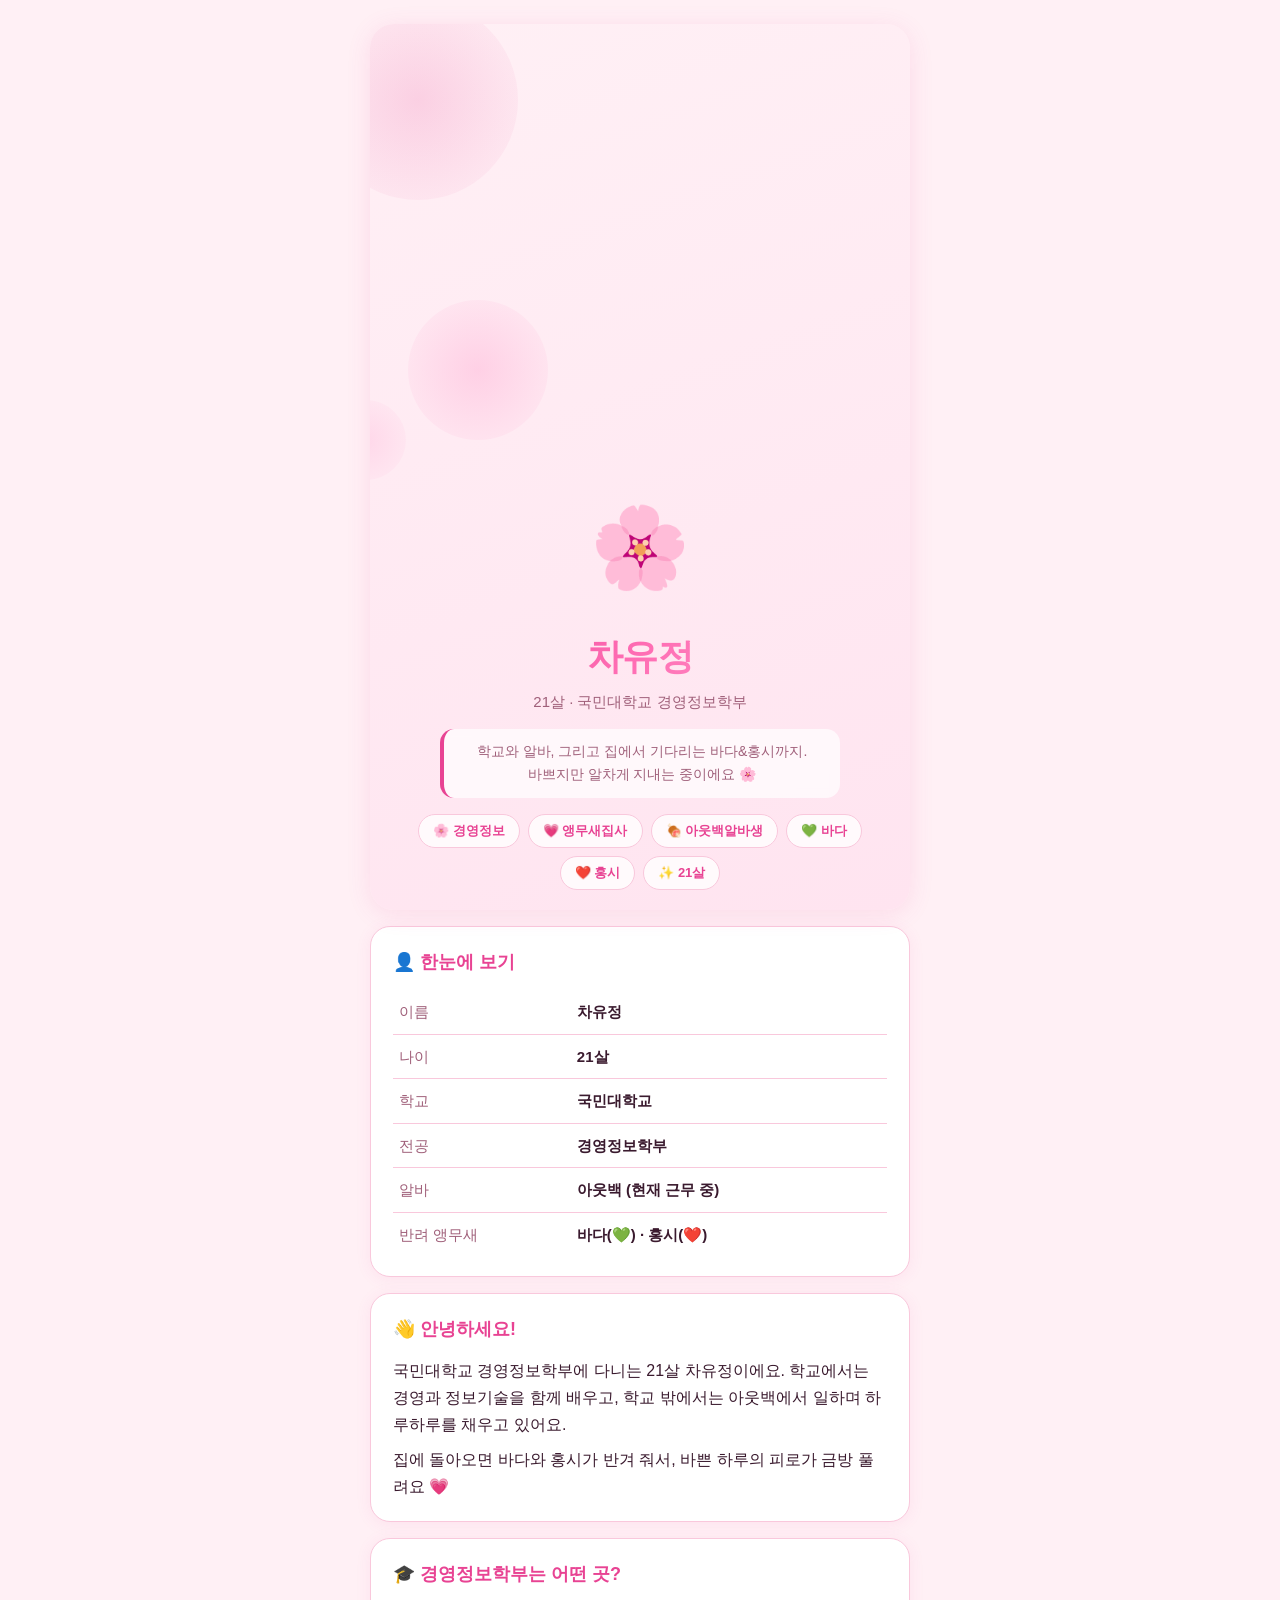
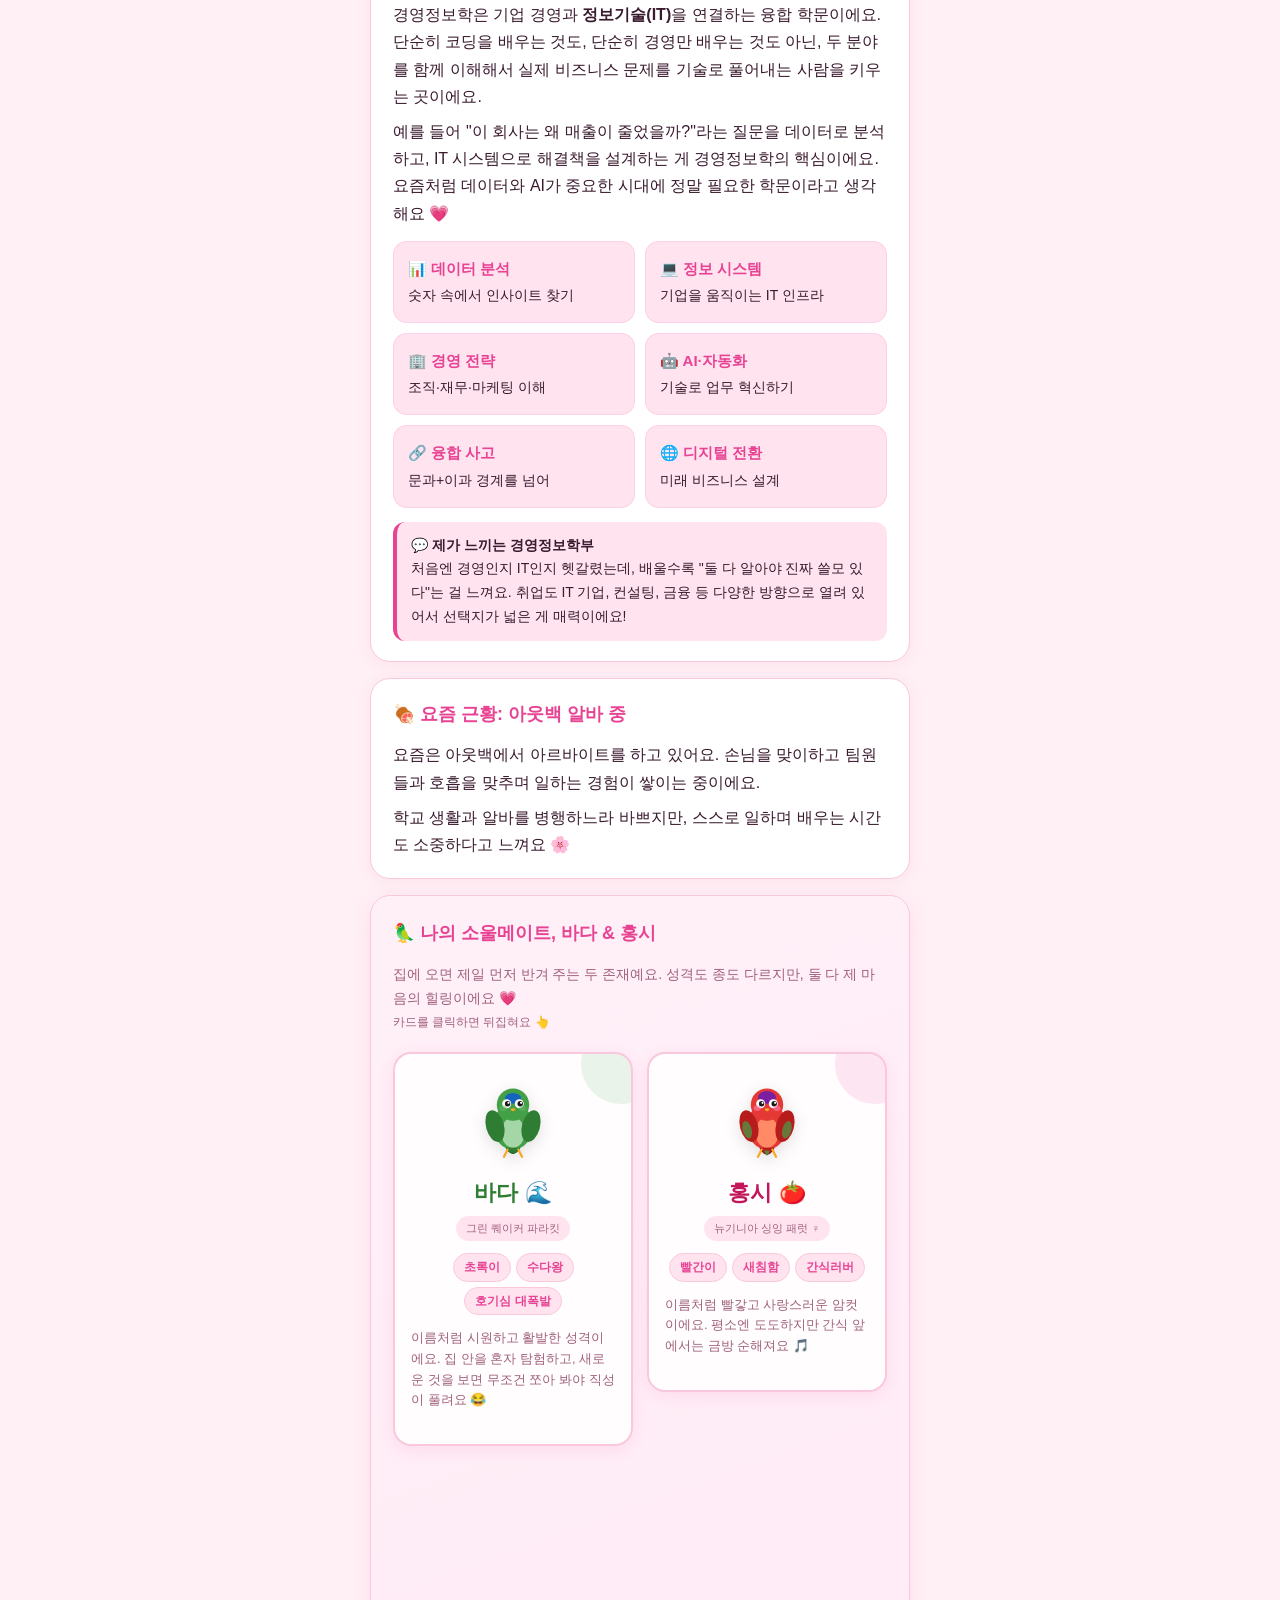
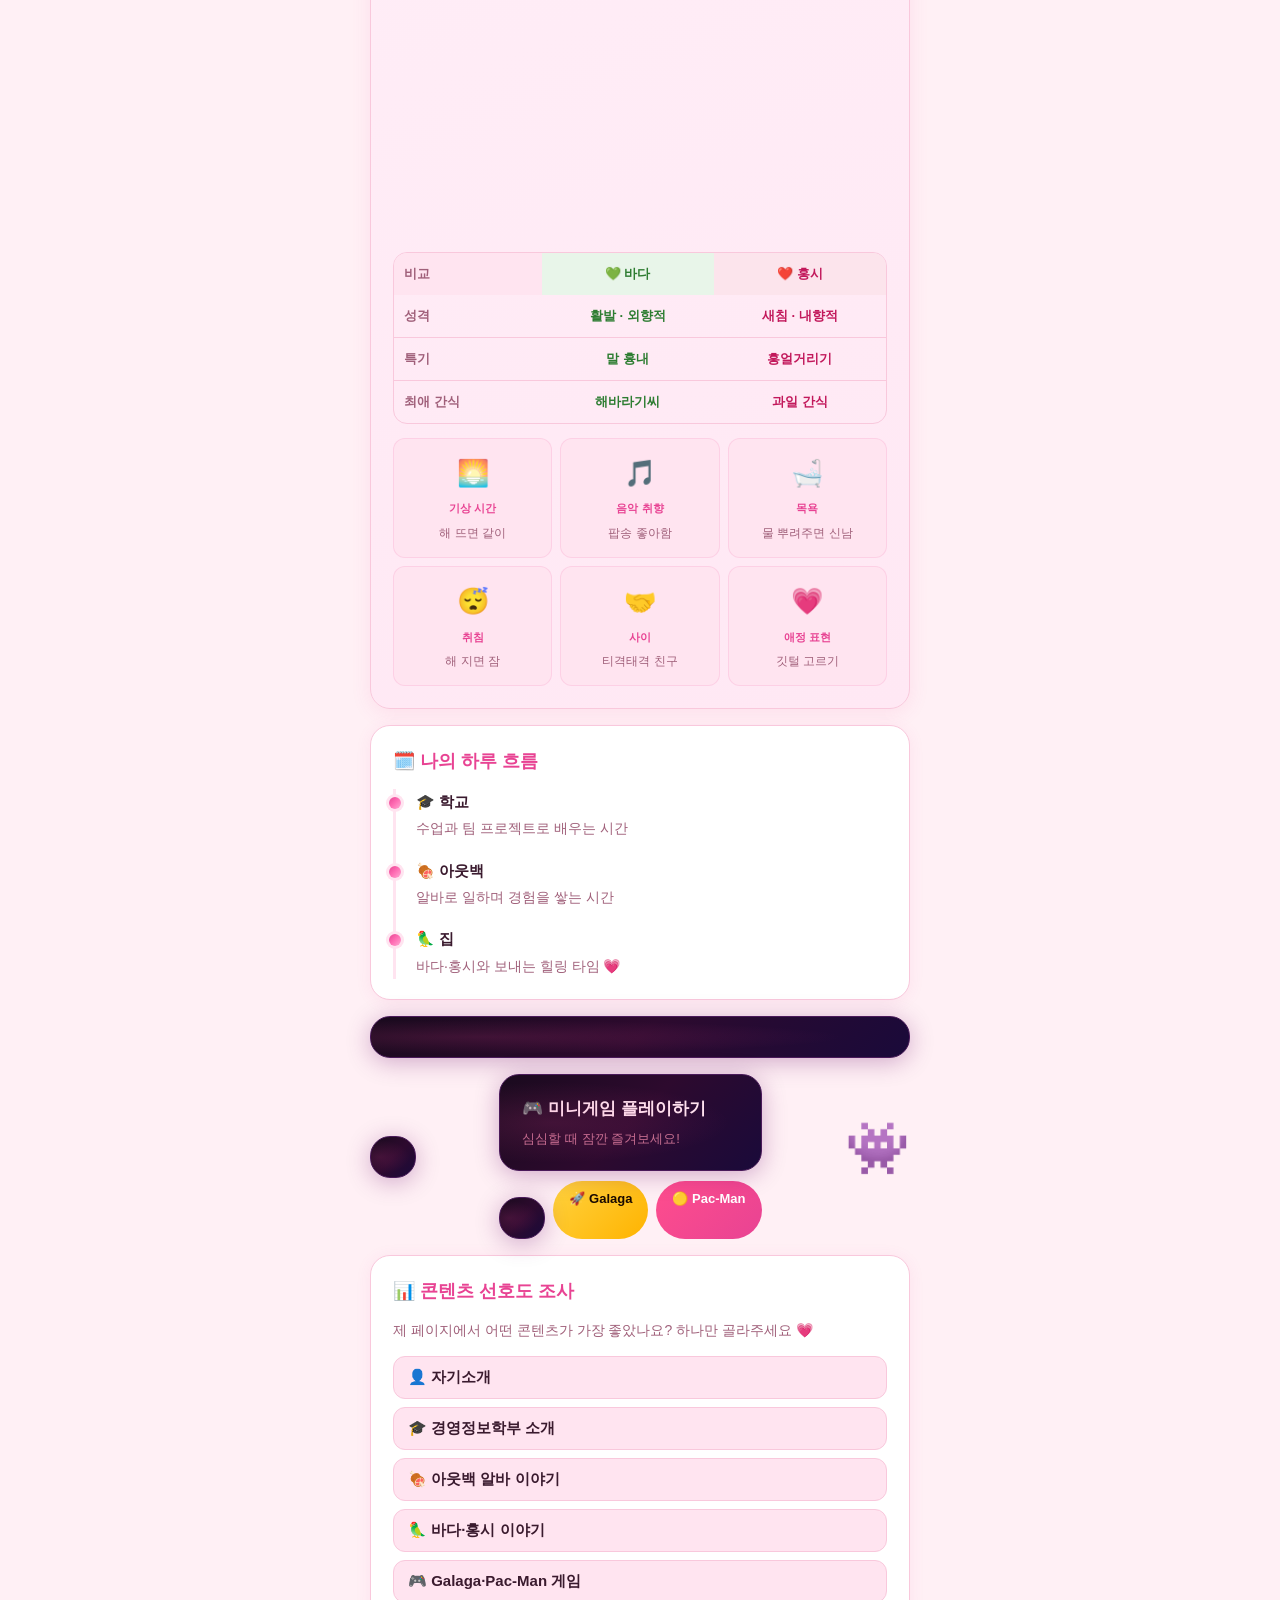
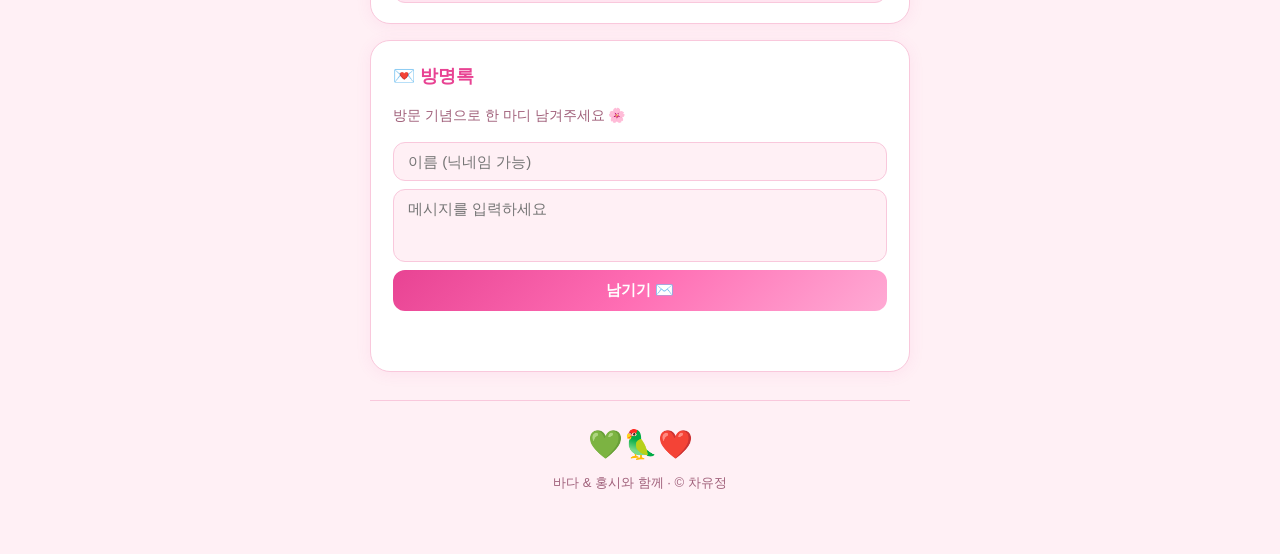
==== commit b6558c4a: "Fix: restore galaga, chip scroll nav, bird card flip, pacman map fix" ====
--- a/index.html
+++ b/index.html
@@ -91,6 +91,14 @@
 .bird-section>.desc{color:var(--sub);font-size:14px;margin-bottom:18px}
 
 .bird-cards{display:grid;grid-template-columns:1fr 1fr;gap:14px}
+
+/* ── 카드 뒤집기 ── */
+.bird-card-wrap{perspective:1000px;cursor:pointer}
+.bird-card-inner{position:relative;width:100%;transition:transform .6s cubic-bezier(.4,.2,.2,1);transform-style:preserve-3d;min-height:380px}
+.bird-card-wrap.flipped .bird-card-inner{transform:rotateY(180deg)}
+.bird-front,.bird-back{position:absolute;width:100%;backface-visibility:hidden;-webkit-backface-visibility:hidden;border-radius:18px}
+.bird-back{transform:rotateY(180deg);background:var(--chip);border:2px solid var(--line);padding:20px 16px;text-align:center;display:flex;flex-direction:column;align-items:center;justify-content:center;min-height:380px}
+
 .bird-card{background:rgba(255,255,255,.85);border-radius:18px;padding:20px 16px;
   text-align:center;border:2px solid var(--line);
   box-shadow:0 4px 16px rgba(232,67,147,.1);
@@ -187,12 +195,12 @@
   <p class="hero-sub">21살 · 국민대학교 경영정보학부</p>
   <p class="quote">학교와 알바, 그리고 집에서 기다리는 바다&홍시까지.<br>바쁘지만 알차게 지내는 중이에요 🌸</p>
   <div class="chips">
-    <span class="chip">🌸 경영정보</span>
-    <span class="chip">💗 앵무새집사</span>
-    <span class="chip">🍖 아웃백알바생</span>
-    <span class="chip">💚 바다</span>
-    <span class="chip">❤️ 홍시</span>
-    <span class="chip">✨ 21살</span>
+    <span class="chip" onclick="document.getElementById('intro').scrollIntoView({behavior:'smooth'})">🌸 경영정보</span>
+    <span class="chip" onclick="document.getElementById('bird-section').scrollIntoView({behavior:'smooth'})">💗 앵무새집사</span>
+    <span class="chip" onclick="document.getElementById('outback').scrollIntoView({behavior:'smooth'})">🍖 아웃백알바생</span>
+    <span class="chip" onclick="document.getElementById('bird-section').scrollIntoView({behavior:'smooth'})">💚 바다</span>
+    <span class="chip" onclick="document.getElementById('bird-section').scrollIntoView({behavior:'smooth'})">❤️ 홍시</span>
+    <span class="chip" onclick="document.getElementById('game-banner').scrollIntoView({behavior:'smooth'})">✨ 21살</span>
   </div>
 </section>
 
@@ -210,7 +218,7 @@
 </section>
 
 <!-- ── 안녕하세요 ── -->
-<section class="card">
+<section class="card" id="intro">
   <h2>👋 안녕하세요!</h2>
   <p>국민대학교 경영정보학부에 다니는 21살 차유정이에요. 학교에서는 경영과 정보기술을 함께 배우고, 학교 밖에서는 아웃백에서 일하며 하루하루를 채우고 있어요.</p>
   <p>집에 돌아오면 바다와 홍시가 반겨 줘서, 바쁜 하루의 피로가 금방 풀려요 💗</p>
@@ -219,7 +227,7 @@
 <!-- ── 경영정보학부 ── -->
 <section class="card">
   <h2>🎓 경영정보학부는 어떤 곳?</h2>
-  <p>경영정보학은 <b>기업 경영</b>과 <b>정보기술(IT)</b>을 연결하는 융합 학문이에요. 단순히 코딩을 배우는 것도, 단순히 경영만 배우는 것도 아닌, 두 분야를 함께 이해해서 실제 비즈니스 문제를 기술로 풀어내는 사람을 키우는 곳이에요.</p>
+  <p>경영정보학은 <b></b>기업 경영</b>과 <b>정보기술(IT)</b>을 연결하는 융합 학문이에요. 단순히 코딩을 배우는 것도, 단순히 경영만 배우는 것도 아닌, 두 분야를 함께 이해해서 실제 비즈니스 문제를 기술로 풀어내는 사람을 키우는 곳이에요.</p>
   <p>예를 들어 "이 회사는 왜 매출이 줄었을까?"라는 질문을 데이터로 분석하고, IT 시스템으로 해결책을 설계하는 게 경영정보학의 핵심이에요. 요즘처럼 데이터와 AI가 중요한 시대에 정말 필요한 학문이라고 생각해요 💗</p>
   <div class="grid" style="margin-top:14px">
     <div class="mini"><b>📊 데이터 분석</b>숫자 속에서 인사이트 찾기</div>
@@ -236,7 +244,7 @@
 </section>
 
 <!-- ── 아웃백 ── -->
-<section class="card">
+<section class="card" id="outback">
   <h2>🍖 요즘 근황: 아웃백 알바 중</h2>
   <p>요즘은 아웃백에서 아르바이트를 하고 있어요. 손님을 맞이하고 팀원들과 호흡을 맞추며 일하는 경험이 쌓이는 중이에요.</p>
   <p>학교 생활과 알바를 병행하느라 바쁘지만, 스스로 일하며 배우는 시간도 소중하다고 느껴요 🌸</p>
@@ -245,106 +253,96 @@
 <!-- ══════════════════════════
      앵무새 섹션
 ══════════════════════════ -->
-<div class="bird-section">
+<div class="bird-section" id="bird-section">
   <h2>🦜 나의 소울메이트, 바다 & 홍시</h2>
-  <p class="desc">집에 오면 제일 먼저 반겨 주는 두 존재예요. 성격도 종도 다르지만, 둘 다 제 마음의 힐링이에요 💗</p>
+  <p class="desc">집에 오면 제일 먼저 반겨 주는 두 존재예요. 성격도 종도 다르지만, 둘 다 제 마음의 힐링이에요 💗<br><small style="color:var(--sub)">카드를 클릭하면 뒤집혀요 👆</small></p>
 
   <div class="bird-cards">
     <!-- 바다 -->
-    <div class="bird-card bada">
-      <!-- 그린 퀘이커 SVG -->
-      <svg class="bird-svg" viewBox="0 0 100 100" xmlns="http://www.w3.org/2000/svg">
-        <!-- 몸통 -->
-        <ellipse cx="50" cy="58" rx="22" ry="26" fill="#43a047"/>
-        <!-- 배 -->
-        <ellipse cx="50" cy="65" rx="13" ry="17" fill="#a5d6a7"/>
-        <!-- 날개 왼쪽 -->
-        <ellipse cx="30" cy="58" rx="10" ry="18" fill="#2e7d32" transform="rotate(-15 30 58)"/>
-        <!-- 날개 오른쪽 -->
-        <ellipse cx="70" cy="58" rx="10" ry="18" fill="#2e7d32" transform="rotate(15 70 58)"/>
-        <!-- 머리 -->
-        <circle cx="50" cy="34" r="18" fill="#43a047"/>
-        <!-- 이마 파란 패치 -->
-        <ellipse cx="50" cy="27" rx="9" ry="6" fill="#1565c0"/>
-        <!-- 눈 흰자 -->
-        <circle cx="43" cy="33" r="5" fill="white"/>
-        <circle cx="57" cy="33" r="5" fill="white"/>
-        <!-- 눈동자 -->
-        <circle cx="44" cy="33" r="3" fill="#1a1a1a"/>
-        <circle cx="58" cy="33" r="3" fill="#1a1a1a"/>
-        <!-- 눈 반짝임 -->
-        <circle cx="45" cy="32" r="1.2" fill="white"/>
-        <circle cx="59" cy="32" r="1.2" fill="white"/>
-        <!-- 부리 -->
-        <path d="M47 39 Q50 44 53 39 Q50 37 47 39Z" fill="#f9a825"/>
-        <!-- 볼터치 -->
-        <ellipse cx="39" cy="38" rx="4" ry="3" fill="#66bb6a" opacity=".5"/>
-        <ellipse cx="61" cy="38" rx="4" ry="3" fill="#66bb6a" opacity=".5"/>
-        <!-- 꼬리 -->
-        <path d="M42 82 Q50 95 58 82" fill="#2e7d32" stroke="#1b5e20" stroke-width="1"/>
-        <!-- 발 -->
-        <line x1="44" y1="84" x2="40" y2="92" stroke="#f9a825" stroke-width="2.5" stroke-linecap="round"/>
-        <line x1="56" y1="84" x2="60" y2="92" stroke="#f9a825" stroke-width="2.5" stroke-linecap="round"/>
-      </svg>
-      <div class="bird-name">바다 🌊</div>
-      <div class="bird-species">그린 퀘이커 파라킷</div>
-      <div class="bird-tags">
-        <span class="bird-tag">초록이</span>
-        <span class="bird-tag">수다왕</span>
-        <span class="bird-tag">호기심 대폭발</span>
+    <div class="bird-card-wrap" onclick="this.classList.toggle('flipped')">
+      <div class="bird-card-inner">
+        <!-- 앞면 -->
+        <div class="bird-card bada bird-front">
+          <svg class="bird-svg" viewBox="0 0 100 100" xmlns="http://www.w3.org/2000/svg">
+            <ellipse cx="50" cy="58" rx="22" ry="26" fill="#43a047"/>
+            <ellipse cx="50" cy="65" rx="13" ry="17" fill="#a5d6a7"/>
+            <ellipse cx="30" cy="58" rx="10" ry="18" fill="#2e7d32" transform="rotate(-15 30 58)"/>
+            <ellipse cx="70" cy="58" rx="10" ry="18" fill="#2e7d32" transform="rotate(15 70 58)"/>
+            <circle cx="50" cy="34" r="18" fill="#43a047"/>
+            <ellipse cx="50" cy="27" rx="9" ry="6" fill="#1565c0"/>
+            <circle cx="43" cy="33" r="5" fill="white"/><circle cx="57" cy="33" r="5" fill="white"/>
+            <circle cx="44" cy="33" r="3" fill="#1a1a1a"/><circle cx="58" cy="33" r="3" fill="#1a1a1a"/>
+            <circle cx="45" cy="32" r="1.2" fill="white"/><circle cx="59" cy="32" r="1.2" fill="white"/>
+            <path d="M47 39 Q50 44 53 39 Q50 37 47 39Z" fill="#f9a825"/>
+            <ellipse cx="39" cy="38" rx="4" ry="3" fill="#66bb6a" opacity=".5"/>
+            <ellipse cx="61" cy="38" rx="4" ry="3" fill="#66bb6a" opacity=".5"/>
+            <path d="M42 82 Q50 95 58 82" fill="#2e7d32" stroke="#1b5e20" stroke-width="1"/>
+            <line x1="44" y1="84" x2="40" y2="92" stroke="#f9a825" stroke-width="2.5" stroke-linecap="round"/>
+            <line x1="56" y1="84" x2="60" y2="92" stroke="#f9a825" stroke-width="2.5" stroke-linecap="round"/>
+          </svg>
+          <div class="bird-name">바다 🌊</div>
+          <div class="bird-species">그린 퀘이커 파라킷</div>
+          <div class="bird-tags">
+            <span class="bird-tag">초록이</span><span class="bird-tag">수다왕</span><span class="bird-tag">호기심 대폭발</span>
+          </div>
+          <p class="bird-desc">이름처럼 시원하고 활발한 성격이에요. 집 안을 혼자 탐험하고, 새로운 것을 보면 무조건 쪼아 봐야 직성이 풀려요 😂</p>
+        </div>
+        <!-- 뒷면 -->
+        <div class="bird-card bada bird-back">
+          <div style="font-size:48px;margin-bottom:10px">📸</div>
+          <div class="bird-name" style="margin-bottom:8px">바다 실제 사진</div>
+          <div style="background:rgba(255,255,255,.5);border-radius:14px;padding:16px;font-size:13px;color:#2e7d32;font-weight:600">
+            💚 그린 퀘이커<br><br>
+            초록빛 깃털과<br>파란 이마가 특징인<br>우리 바다예요 🌊<br><br>
+            <span style="font-size:12px;color:var(--sub)">사진을 추가하려면<br>이미지를 직접 넣어주세요</span>
+          </div>
+        </div>
       </div>
-      <p class="bird-desc">이름처럼 시원하고 활발한 성격이에요. 집 안을 혼자 탐험하고, 새로운 것을 보면 무조건 쪼아 봐야 직성이 풀려요. 말 흉내를 잘 내서 가끔 깜짝 놀라기도 해요 😂</p>
     </div>
 
     <!-- 홍시 -->
-    <div class="bird-card hongsi">
-      <!-- 뉴기니아 싱잉 패럿 SVG -->
-      <svg class="bird-svg" viewBox="0 0 100 100" xmlns="http://www.w3.org/2000/svg">
-        <!-- 몸통 -->
-        <ellipse cx="50" cy="58" rx="22" ry="26" fill="#e53935"/>
-        <!-- 배 (노란빛) -->
-        <ellipse cx="50" cy="65" rx="13" ry="17" fill="#ff8a65"/>
-        <!-- 날개 왼쪽 -->
-        <ellipse cx="30" cy="58" rx="10" ry="18" fill="#b71c1c" transform="rotate(-15 30 58)"/>
-        <!-- 날개 오른쪽 -->
-        <ellipse cx="70" cy="58" rx="10" ry="18" fill="#b71c1c" transform="rotate(15 70 58)"/>
-        <!-- 날개 포인트 초록 -->
-        <ellipse cx="28" cy="62" rx="5" ry="10" fill="#43a047" opacity=".7" transform="rotate(-15 28 62)"/>
-        <ellipse cx="72" cy="62" rx="5" ry="10" fill="#43a047" opacity=".7" transform="rotate(15 72 62)"/>
-        <!-- 머리 -->
-        <circle cx="50" cy="34" r="18" fill="#e53935"/>
-        <!-- 머리 무늬 (파란 이마) -->
-        <ellipse cx="50" cy="26" rx="10" ry="7" fill="#7b1fa2"/>
-        <!-- 눈 흰자 -->
-        <circle cx="43" cy="33" r="5" fill="white"/>
-        <circle cx="57" cy="33" r="5" fill="white"/>
-        <!-- 눈동자 -->
-        <circle cx="44" cy="33" r="3" fill="#1a1a1a"/>
-        <circle cx="58" cy="33" r="3" fill="#1a1a1a"/>
-        <!-- 눈 반짝임 -->
-        <circle cx="45" cy="32" r="1.2" fill="white"/>
-        <circle cx="59" cy="32" r="1.2" fill="white"/>
-        <!-- 부리 -->
-        <path d="M47 39 Q50 44 53 39 Q50 37 47 39Z" fill="#f9a825"/>
-        <!-- 볼터치 핑크 -->
-        <ellipse cx="39" cy="38" rx="4" ry="3" fill="#ff80ab" opacity=".6"/>
-        <ellipse cx="61" cy="38" rx="4" ry="3" fill="#ff80ab" opacity=".6"/>
-        <!-- 꼬리 -->
-        <path d="M42 82 Q50 97 58 82" fill="#b71c1c" stroke="#7f0000" stroke-width="1"/>
-        <!-- 꼬리 초록 포인트 -->
-        <path d="M47 85 Q50 96 53 85" fill="#43a047" opacity=".8"/>
-        <!-- 발 -->
-        <line x1="44" y1="84" x2="40" y2="92" stroke="#f9a825" stroke-width="2.5" stroke-linecap="round"/>
-        <line x1="56" y1="84" x2="60" y2="92" stroke="#f9a825" stroke-width="2.5" stroke-linecap="round"/>
-      </svg>
-      <div class="bird-name">홍시 🍅</div>
-      <div class="bird-species">뉴기니아 싱잉 패럿 ♀</div>
-      <div class="bird-tags">
-        <span class="bird-tag">빨간이</span>
-        <span class="bird-tag">새침함</span>
-        <span class="bird-tag">간식러버</span>
+    <div class="bird-card-wrap" onclick="this.classList.toggle('flipped')">
+      <div class="bird-card-inner">
+        <!-- 앞면 -->
+        <div class="bird-card hongsi bird-front">
+          <svg class="bird-svg" viewBox="0 0 100 100" xmlns="http://www.w3.org/2000/svg">
+            <ellipse cx="50" cy="58" rx="22" ry="26" fill="#e53935"/>
+            <ellipse cx="50" cy="65" rx="13" ry="17" fill="#ff8a65"/>
+            <ellipse cx="30" cy="58" rx="10" ry="18" fill="#b71c1c" transform="rotate(-15 30 58)"/>
+            <ellipse cx="70" cy="58" rx="10" ry="18" fill="#b71c1c" transform="rotate(15 70 58)"/>
+            <ellipse cx="28" cy="62" rx="5" ry="10" fill="#43a047" opacity=".7" transform="rotate(-15 28 62)"/>
+            <ellipse cx="72" cy="62" rx="5" ry="10" fill="#43a047" opacity=".7" transform="rotate(15 72 62)"/>
+            <circle cx="50" cy="34" r="18" fill="#e53935"/>
+            <ellipse cx="50" cy="26" rx="10" ry="7" fill="#7b1fa2"/>
+            <circle cx="43" cy="33" r="5" fill="white"/><circle cx="57" cy="33" r="5" fill="white"/>
+            <circle cx="44" cy="33" r="3" fill="#1a1a1a"/><circle cx="58" cy="33" r="3" fill="#1a1a1a"/>
+            <circle cx="45" cy="32" r="1.2" fill="white"/><circle cx="59" cy="32" r="1.2" fill="white"/>
+            <path d="M47 39 Q50 44 53 39 Q50 37 47 39Z" fill="#f9a825"/>
+            <ellipse cx="39" cy="38" rx="4" ry="3" fill="#ff80ab" opacity=".6"/>
+            <ellipse cx="61" cy="38" rx="4" ry="3" fill="#ff80ab" opacity=".6"/>
+            <path d="M42 82 Q50 97 58 82" fill="#b71c1c" stroke="#7f0000" stroke-width="1"/>
+            <path d="M47 85 Q50 96 53 85" fill="#43a047" opacity=".8"/>
+            <line x1="44" y1="84" x2="40" y2="92" stroke="#f9a825" stroke-width="2.5" stroke-linecap="round"/>
+            <line x1="56" y1="84" x2="60" y2="92" stroke="#f9a825" stroke-width="2.5" stroke-linecap="round"/>
+          </svg>
+          <div class="bird-name">홍시 🍅</div>
+          <div class="bird-species">뉴기니아 싱잉 패럿 ♀</div>
+          <div class="bird-tags">
+            <span class="bird-tag">빨간이</span><span class="bird-tag">새침함</span><span class="bird-tag">간식러버</span>
+          </div>
+          <p class="bird-desc">이름처럼 빨갛고 사랑스러운 암컷이에요. 평소엔 도도하지만 간식 앞에서는 금방 순해져요 🎵</p>
+        </div>
+        <!-- 뒷면 -->
+        <div class="bird-card hongsi bird-back">
+          <div style="font-size:48px;margin-bottom:10px">📸</div>
+          <div class="bird-name" style="margin-bottom:8px">홍시 실제 사진</div>
+          <div style="background:rgba(255,255,255,.5);border-radius:14px;padding:16px;font-size:13px;color:#c2185b;font-weight:600">
+            ❤️ 뉴기니아 싱잉 패럿<br><br>
+            빨간 깃털과<br>보라빛 이마가 특징인<br>우리 홍시예요 🍅<br><br>
+            <span style="font-size:12px;color:var(--sub)">사진을 추가하려면<br>이미지를 직접 넣어주세요</span>
+          </div>
+        </div>
       </div>
-      <p class="bird-desc">이름처럼 빨갛고 사랑스러운 암컷이에요. 평소엔 도도하지만 간식 앞에서는 금방 순해져요. 기분이 좋으면 혼자 노래를 흥얼거리는 귀여운 습관이 있어요 🎵</p>
     </div>
   </div>
 
@@ -396,7 +394,7 @@
 </section>
 
 <!-- ── 게임 배너 ── -->
-<a class="game-banner" href="pacman/">
+<a class="game-banner" href="pacman/" id="game-banner">
   <div class="game-banner-inner">
     <div>
       <h3>🎮 미니게임 플레이하기</h3>
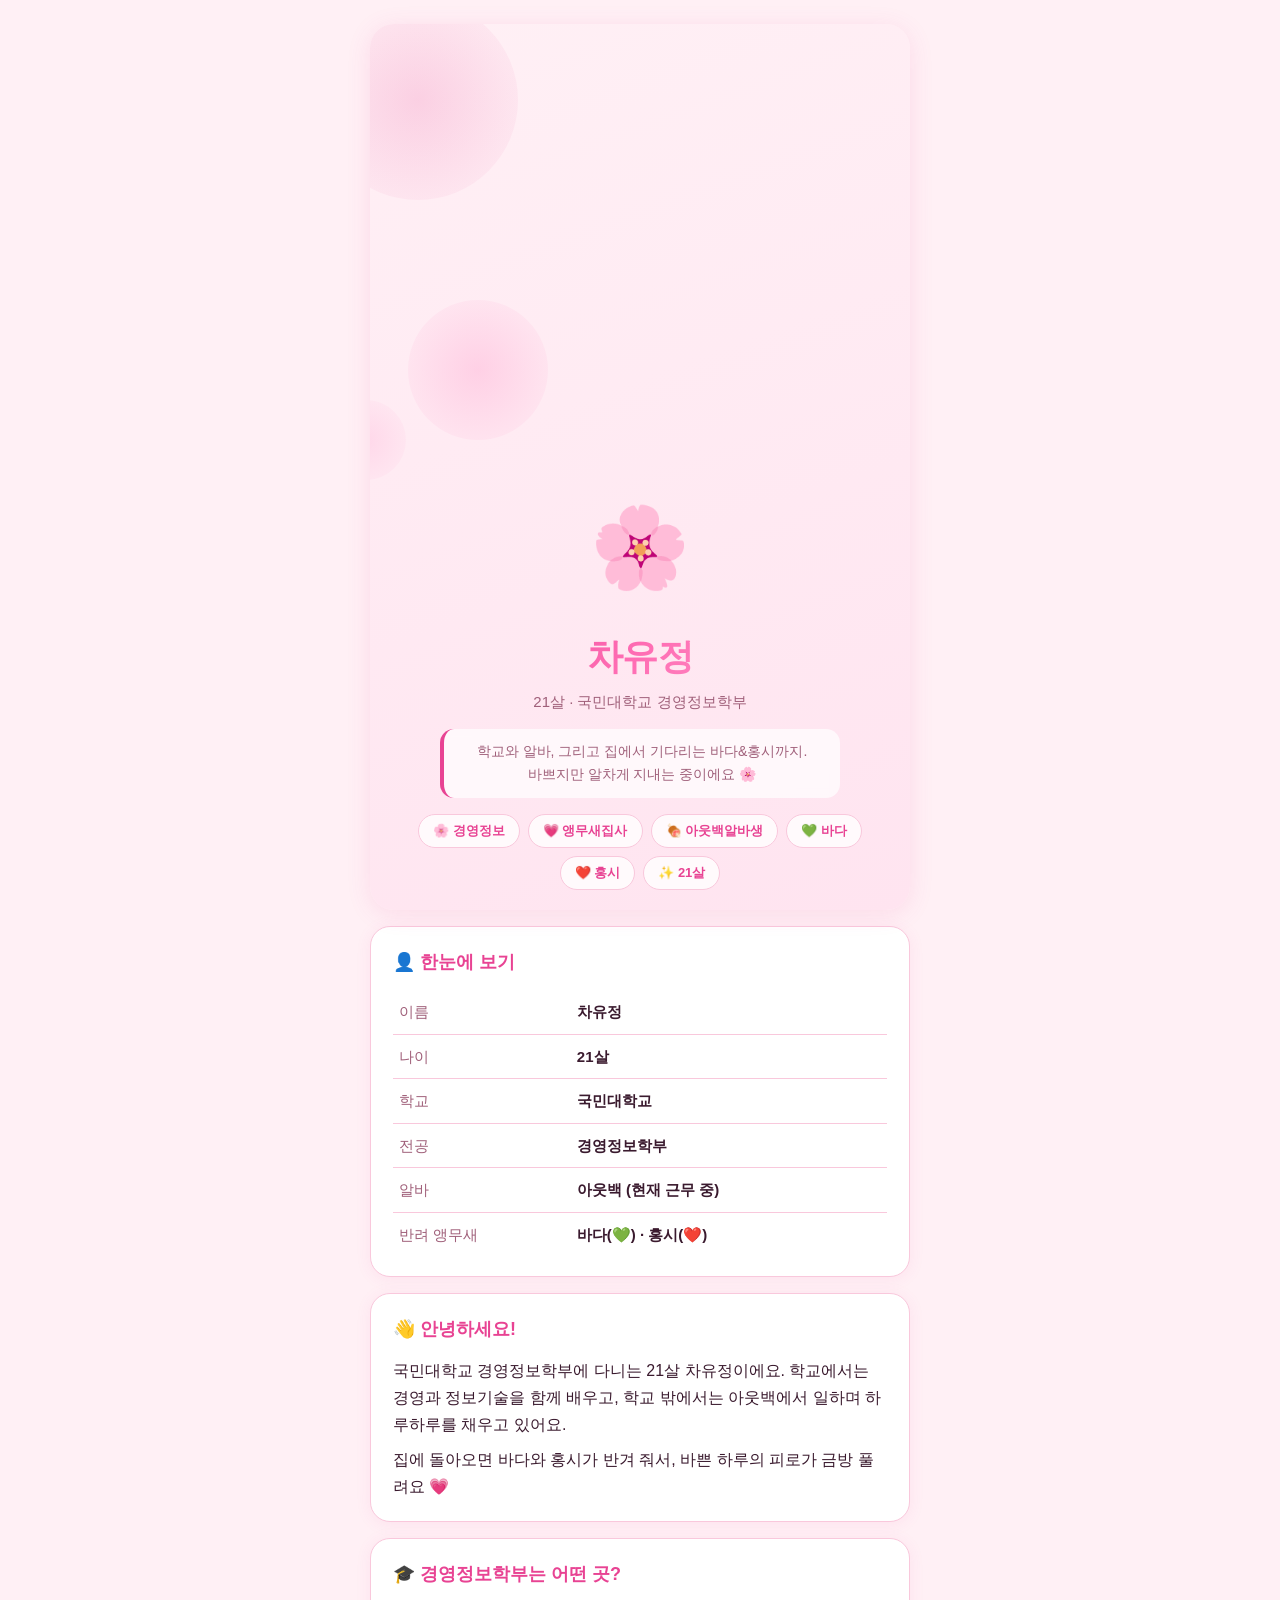
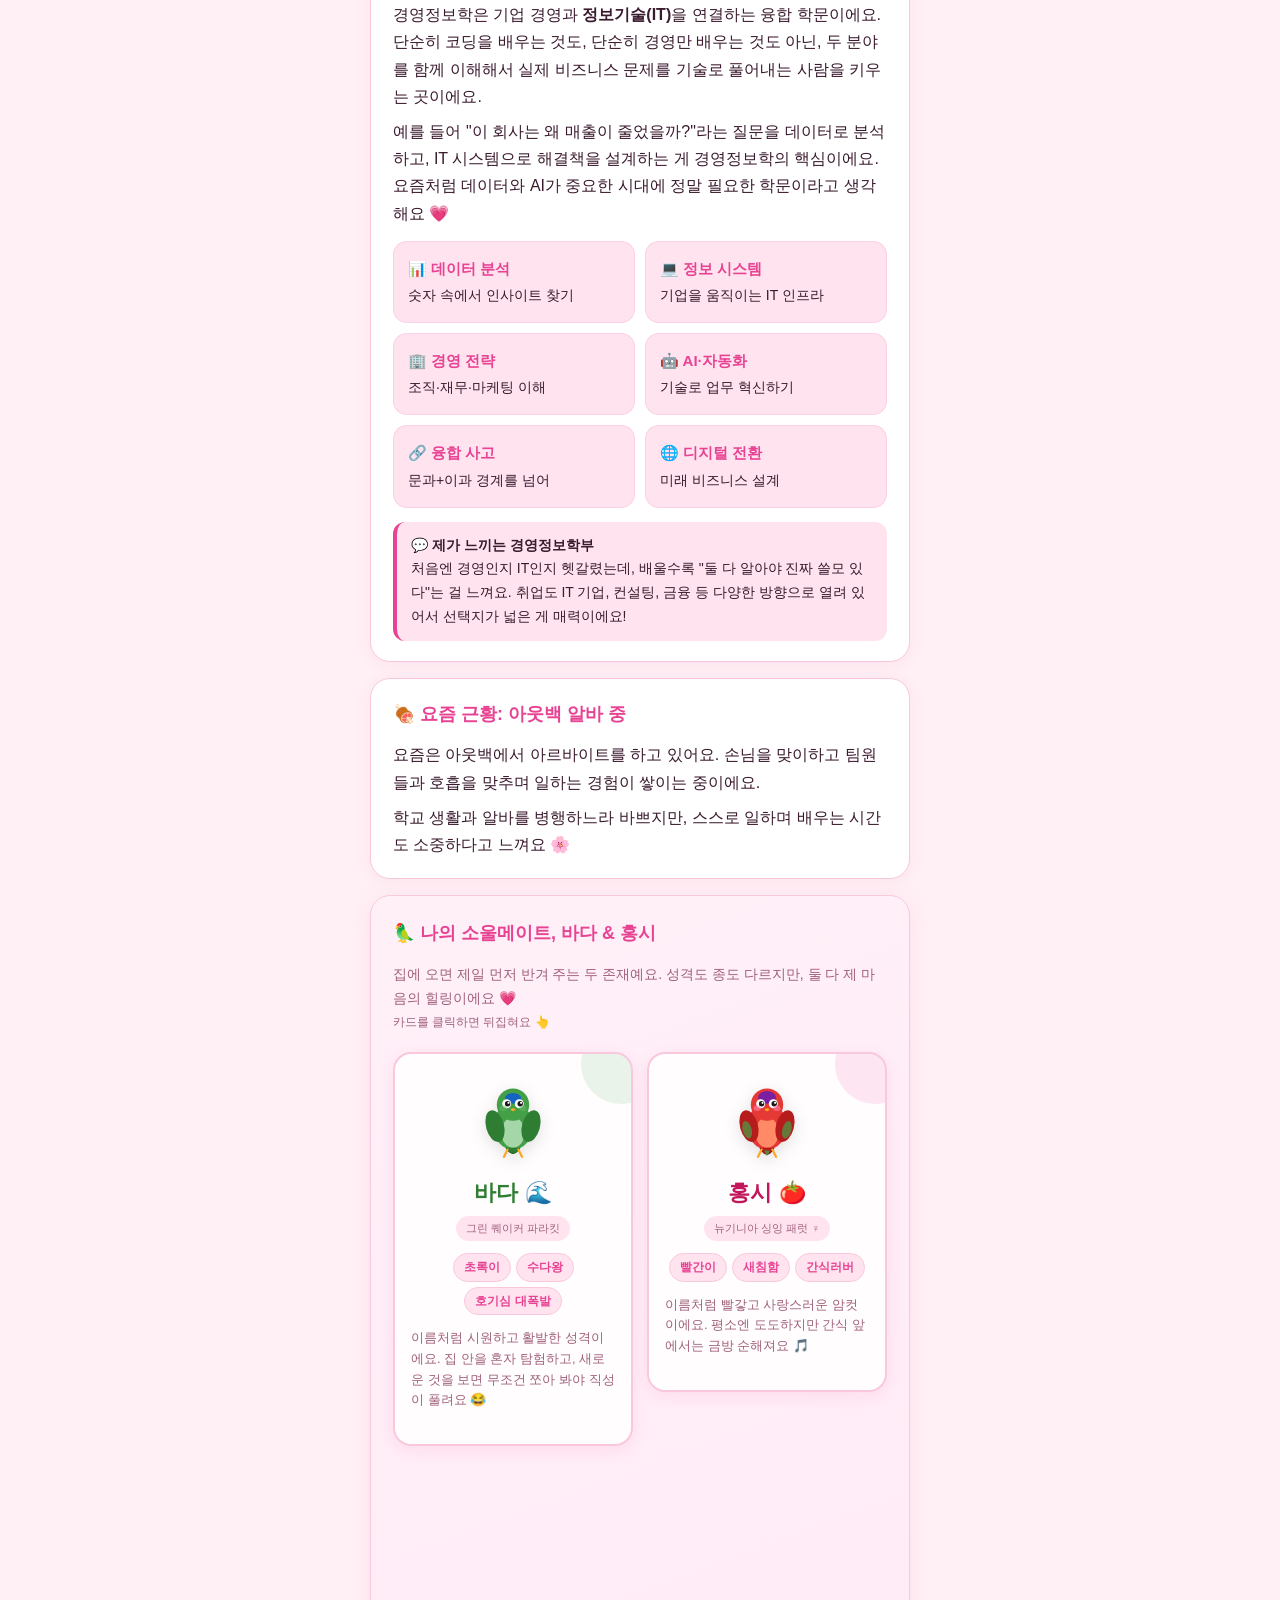
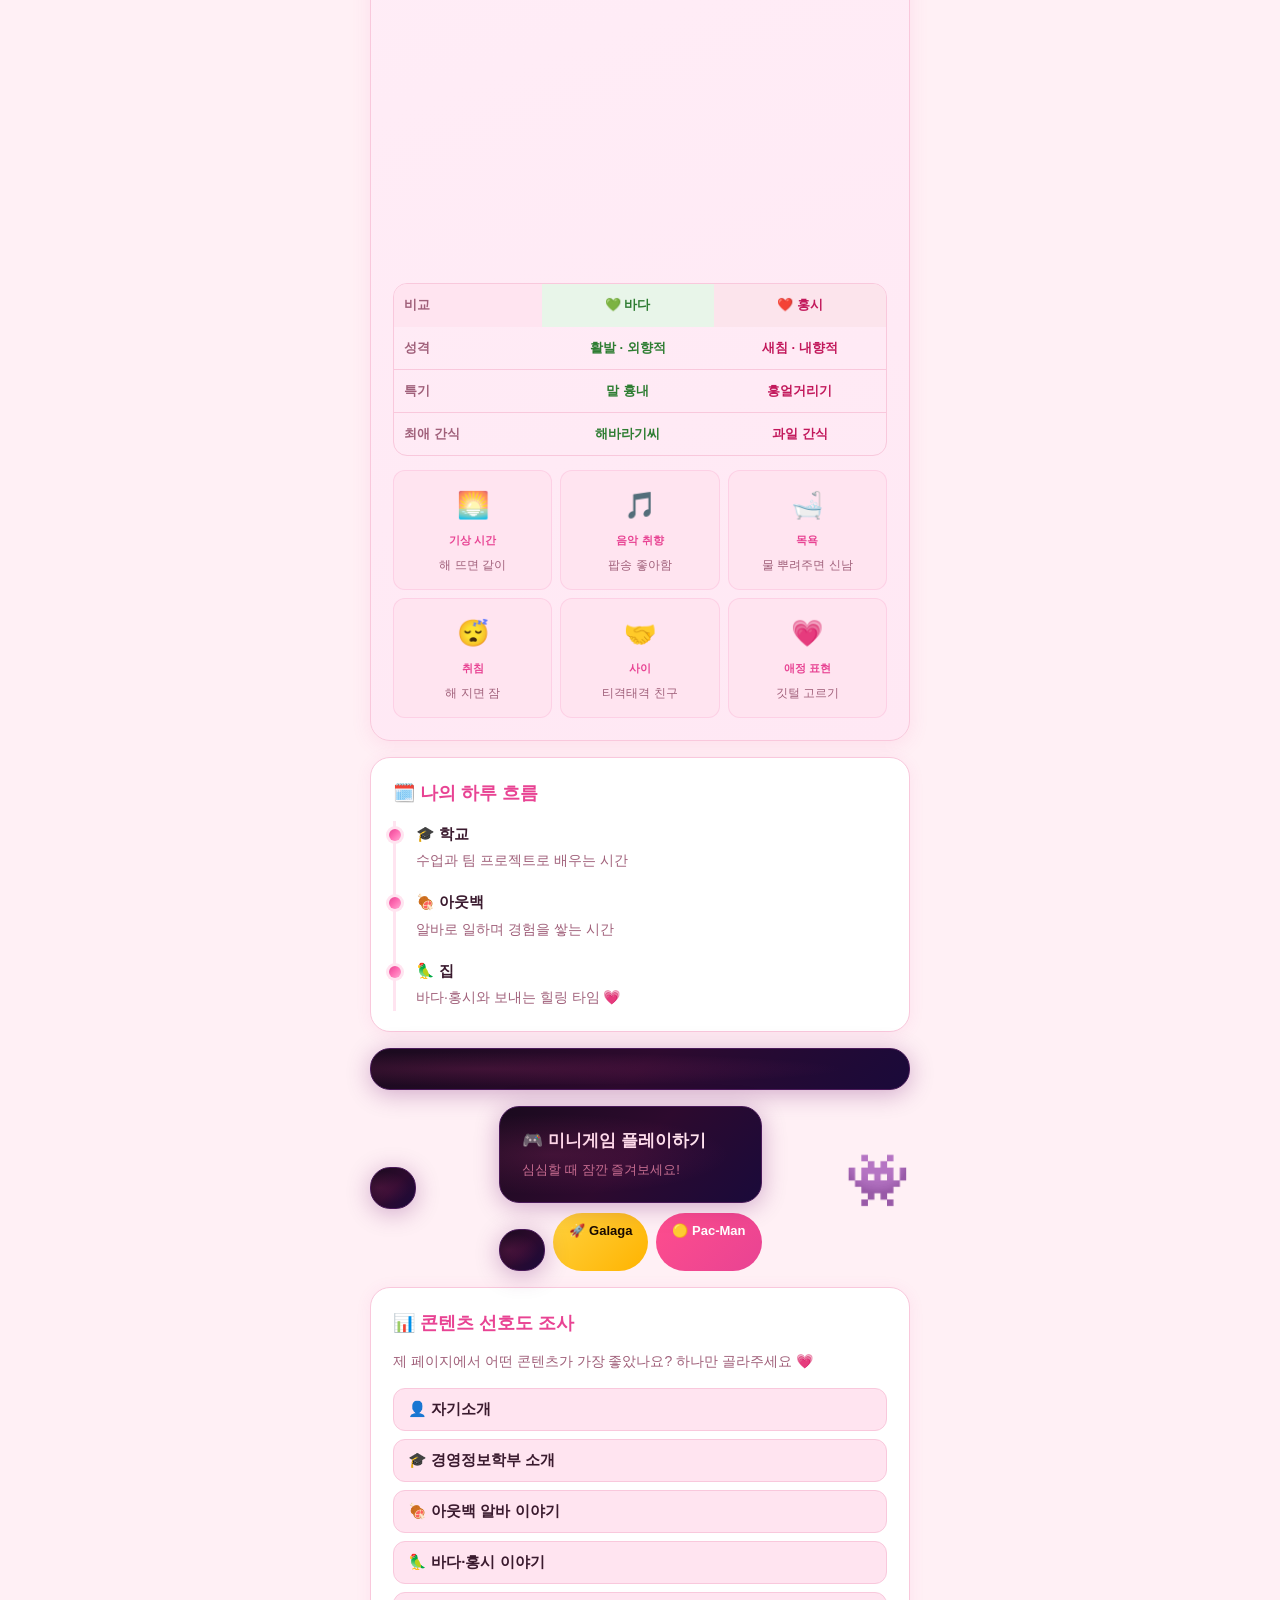
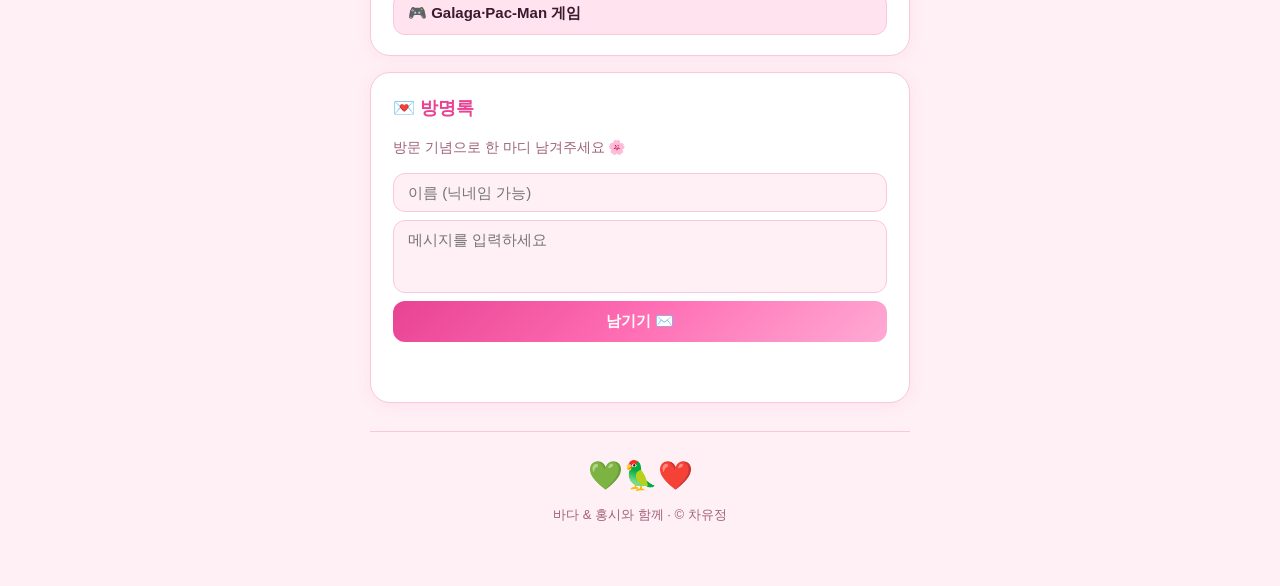
==== commit 4478f452: "Add real bird photos (bada & hongsi) to flip cards" ====
--- a/index.html
+++ b/index.html
@@ -289,13 +289,10 @@
         </div>
         <!-- 뒷면 -->
         <div class="bird-card bada bird-back">
-          <div style="font-size:48px;margin-bottom:10px">📸</div>
-          <div class="bird-name" style="margin-bottom:8px">바다 실제 사진</div>
-          <div style="background:rgba(255,255,255,.5);border-radius:14px;padding:16px;font-size:13px;color:#2e7d32;font-weight:600">
-            💚 그린 퀘이커<br><br>
-            초록빛 깃털과<br>파란 이마가 특징인<br>우리 바다예요 🌊<br><br>
-            <span style="font-size:12px;color:var(--sub)">사진을 추가하려면<br>이미지를 직접 넣어주세요</span>
-          </div>
+          <img src="images/bada.jpg" alt="바다 사진" style="width:100%;height:220px;object-fit:cover;border-radius:14px;margin-bottom:12px">
+          <div class="bird-name">바다 🌊</div>
+          <div class="bird-species" style="margin-top:4px">그린 퀘이커 파라킷</div>
+          <p style="font-size:13px;color:var(--sub);margin-top:8px">핑크 리본을 달고 있는 우리 바다예요 💚</p>
         </div>
       </div>
     </div>
@@ -334,13 +331,10 @@
         </div>
         <!-- 뒷면 -->
         <div class="bird-card hongsi bird-back">
-          <div style="font-size:48px;margin-bottom:10px">📸</div>
-          <div class="bird-name" style="margin-bottom:8px">홍시 실제 사진</div>
-          <div style="background:rgba(255,255,255,.5);border-radius:14px;padding:16px;font-size:13px;color:#c2185b;font-weight:600">
-            ❤️ 뉴기니아 싱잉 패럿<br><br>
-            빨간 깃털과<br>보라빛 이마가 특징인<br>우리 홍시예요 🍅<br><br>
-            <span style="font-size:12px;color:var(--sub)">사진을 추가하려면<br>이미지를 직접 넣어주세요</span>
-          </div>
+          <img src="images/hongsi.jpg" alt="홍시 사진" style="width:100%;height:220px;object-fit:cover;border-radius:14px;margin-bottom:12px">
+          <div class="bird-name">홍시 🍅</div>
+          <div class="bird-species" style="margin-top:4px">뉴기니아 싱잉 패럿 ♀</div>
+          <p style="font-size:13px;color:var(--sub);margin-top:8px">새빨갛고 사랑스러운 우리 홍시예요 ❤️</p>
         </div>
       </div>
     </div>
